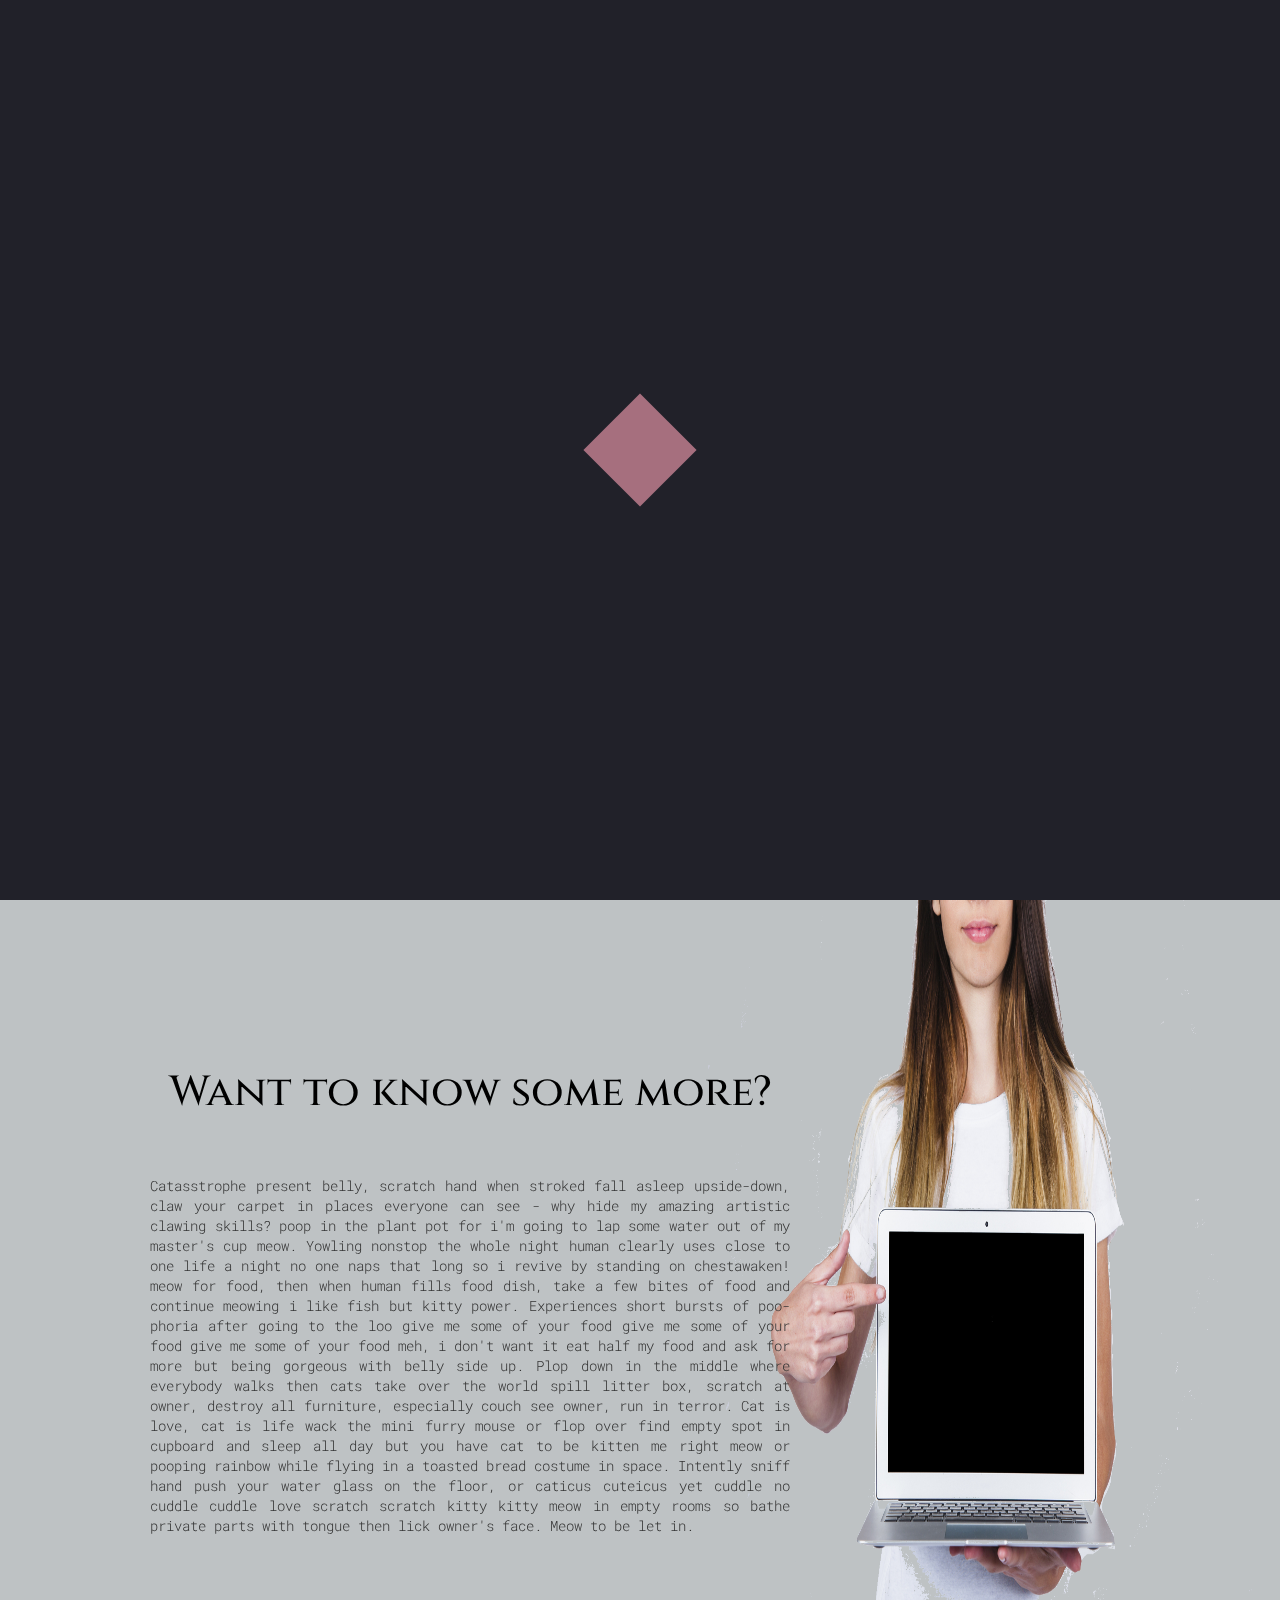
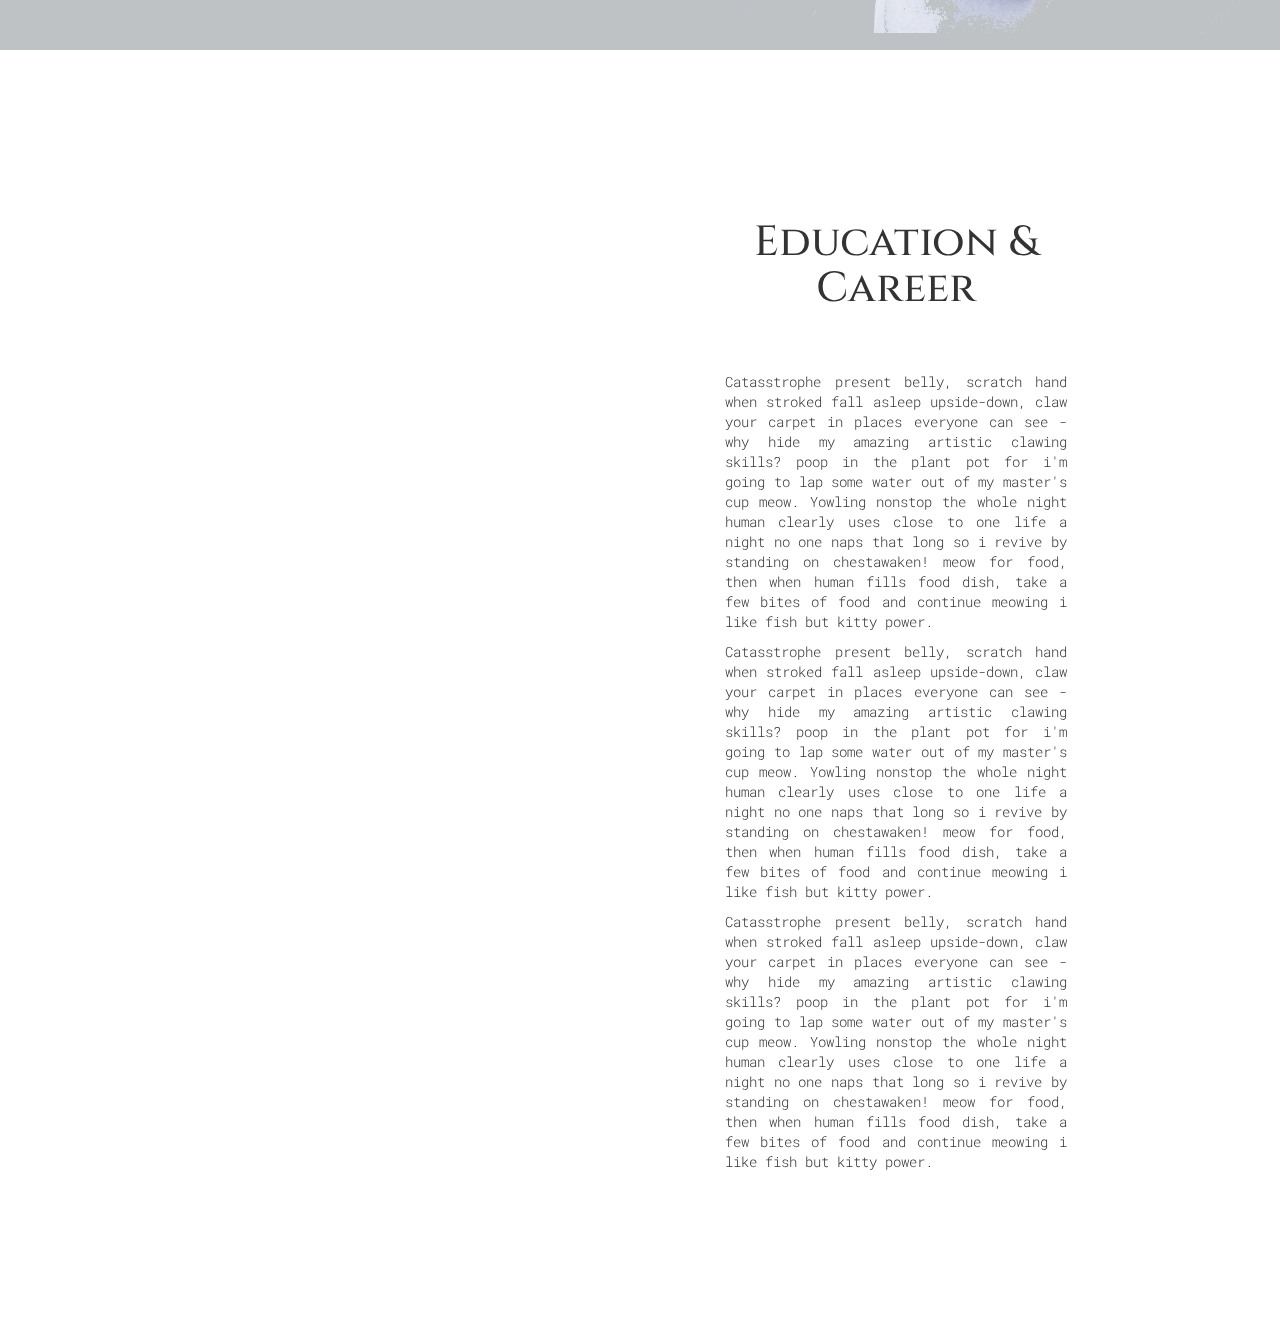
==== index.html @ cfc1ff90 "pull files" ====
<!DOCTYPE html>
<html lang="en">
<head>

	<meta charset="utf-8">
	<meta http-equiv="X-UA-Compatible" content="IE=Edge">
	<meta name="viewport" content="width=device-width, initial-scale=1">
	<meta name="keywords" content="">
	<meta name="description" content="">

<link rel="stylesheet" href="css/animate.css">
<link rel="stylesheet" href="css/vegas.css">
<link rel="stylesheet" href="css/bootstrap.min.css">

<link rel="stylesheet" href="css/main.css">

<link href="https://fonts.googleapis.com/css?family=Arvo|Permanent+Marker|Cinzel|Roboto+Mono" rel="stylesheet">

	<title>My Website</title>

  </head>
<body id="top" data-spy="scroll" data-target=".navbar-collapse" data-offset="50" >


<div class="loader-wrapper">
 <div class="loader">
	  <span></span>
	  <span></span>
	  <span></span>
	  <span></span>
	</div>
</div>


<section id="home">
<div class="overlay">
  <div class="container">
    <div class="row">

      <div class="col-md-offset-1 col-md-10 col-sm-12 wow fadeInUp" data-wow-delay="0.3s">

				<div id="home-row">
        <div id="home-circle-wrapper" class="wow fadeInUp" data-wow-delay="4s">
					<h1>	KP <br> Portfolio <br> Website.</h1>
				</div>
			</div>


				<p id="welcome_text" class="wow fadeInUp" data-wow-delay="5s"><br> </p>


      </div>

    </div>
  </div>
	</div>
</section>

<div id="about-me">
<img src="img/girl.png" alt="Image of a girl with the laptop" >
<div class="container">


<div id="about-me-left-c">
	<h1> Want to know some more?</h1>
	<p>Catasstrophe present belly, scratch hand when stroked fall asleep upside-down, claw your carpet in places everyone can see - why hide my amazing artistic clawing skills? poop in the plant pot for i'm going to lap some water out of my master's cup meow. Yowling nonstop the whole night human clearly uses close to one life a night no one naps that long so i revive by standing on chestawaken! meow for food, then when human fills food dish, take a few bites of food and continue meowing i like fish but kitty power. Experiences short bursts of poo-phoria after going to the loo give me some of your food give me some of your food give me some of your food meh, i don't want it eat half my food and ask for more but being gorgeous with belly side up. Plop down in the middle where everybody walks then cats take over the world spill litter box, scratch at owner, destroy all furniture, especially couch see owner, run in terror. Cat is love, cat is life wack the mini furry mouse or flop over find empty spot in cupboard and sleep all day but you have cat to be kitten me right meow or pooping rainbow while flying in a toasted bread costume in space. Intently sniff hand push your water glass on the floor, or caticus cuteicus yet cuddle no cuddle cuddle love scratch scratch kitty kitty meow in empty rooms so bathe private parts with tongue then lick owner's face. Meow to be let in. </p>
</div>




</div>
</div>



<section id="education">


<div id="education-wrapper" >

	<div class="row">

<h1>	Education 	&amp; Career </h1>
<p>Catasstrophe present belly, scratch hand when stroked fall asleep upside-down, claw your carpet in places everyone can see - why hide my amazing artistic clawing skills? poop in the plant pot for i'm going to lap some water out of my master's cup meow. Yowling nonstop the whole night human clearly uses close to one life a night no one naps that long so i revive by standing on chestawaken! meow for food, then when human fills food dish, take a few bites of food and continue meowing i like fish but kitty power.</p>

<p>Catasstrophe present belly, scratch hand when stroked fall asleep upside-down, claw your carpet in places everyone can see - why hide my amazing artistic clawing skills? poop in the plant pot for i'm going to lap some water out of my master's cup meow. Yowling nonstop the whole night human clearly uses close to one life a night no one naps that long so i revive by standing on chestawaken! meow for food, then when human fills food dish, take a few bites of food and continue meowing i like fish but kitty power.</p>

<p>Catasstrophe present belly, scratch hand when stroked fall asleep upside-down, claw your carpet in places everyone can see - why hide my amazing artistic clawing skills? poop in the plant pot for i'm going to lap some water out of my master's cup meow. Yowling nonstop the whole night human clearly uses close to one life a night no one naps that long so i revive by standing on chestawaken! meow for food, then when human fills food dish, take a few bites of food and continue meowing i like fish but kitty power.</p>


</div>


</section>

<!-- Javascript  -->
<script src="js/jquery.js"></script>
<script src="js/custom.js"></script>
<script src="js/vegas.js"></script>
<script src="js/bootstrap.min.js"></script>

<script src="js/wow.js"></script>
<script>
new WOW().init();
</script>


<script>
var i = 0;
var txt = '-Welcome to my website. Enjoy your stay.';
var speed = 200;

function typeWriter() {
  if (i < txt.length) {
    document.getElementById("welcome_text").innerHTML += txt.charAt(i);
    i++;
    setTimeout(typeWriter, speed);
  }
}
</script>

<script>
/* window.onload = typeWriter(); */
window.onLoad = setTimeout(typeWriter, 6000);
</script>


</body>
</html>
---- css/vegas.css ----
.vegas-wrapper,
.vegas-overlay,
.vegas-timer,
.vegas-slide,
.vegas-slide-inner {
    position: absolute;
    top: 0;
    left: 0;
    bottom: 0;
    right: 0;
    overflow: hidden;
    border: none;
    padding: 0;
    margin: 0;
}

.vegas-overlay {
    opacity: .5;
    background: transparent url("overlays/02.png") center center repeat;
}

.vegas-timer {
    top: auto;
    bottom: 0;
    height: 2px;
}

.vegas-timer-progress {
    width: 0%;
    height: 100%;
    background: white;
    transition: width ease-out;
}

.vegas-timer-running .vegas-timer-progress {
    width: 100%;
}

.vegas-slide,
.vegas-slide-inner {
    margin: 0;
    padding: 0;
    background: transparent center center no-repeat;
    -webkit-transform: translateZ(0);
            transform: translateZ(0);
    will-change: transform, opacity;
}

body .vegas-container {
    overflow: hidden !important;
    position: relative;
}

.vegas-video {
    min-width: 100%;
    min-height: 100%;
    width: auto;
    height: auto;
}

body.vegas-container {
    overflow: auto;
    position: static;
    z-index: -2;
}

body.vegas-container > .vegas-timer,
body.vegas-container > .vegas-overlay,
body.vegas-container > .vegas-slide {
    position: fixed;
    z-index: -1;
}

/* Target Safari IOS7+ in order to add 76px */
/*******************************************/
/* blur transition */
/*******************************************/
.vegas-transition-blur,
.vegas-transition-blur2 {
    opacity: 0;
    -webkit-filter: blur(32px) brightness(1.01);
            filter: blur(32px) brightness(1.01);
}

.vegas-transition-blur-in,
.vegas-transition-blur2-in {
    opacity: 1;
    -webkit-filter: blur(0px) brightness(1.01);
            filter: blur(0px) brightness(1.01);
}

.vegas-transition-blur2-out {
    opacity: 0;
}

/*******************************************/
/* burn transition */
/*******************************************/
.vegas-transition-burn,
.vegas-transition-burn2 {
    opacity: 0;
    -webkit-filter: contrast(1000%) saturate(1000%);
            filter: contrast(1000%) saturate(1000%);
}

.vegas-transition-burn-in,
.vegas-transition-burn2-in {
    opacity: 1;
    -webkit-filter: contrast(100%) saturate(100%);
            filter: contrast(100%) saturate(100%);
}

.vegas-transition-burn2-out {
    opacity: 0;
    -webkit-filter: contrast(1000%) saturate(1000%);
            filter: contrast(1000%) saturate(1000%);
}

/*******************************************/
/* fade transition */
/*******************************************/
.vegas-transition-fade,
.vegas-transition-fade2 {
    opacity: 0;
}

.vegas-transition-fade-in,
.vegas-transition-fade2-in {
    opacity: 1;
}

.vegas-transition-fade2-out {
    opacity: 0;
}

/*******************************************/
/* flash transition */
/*******************************************/
.vegas-transition-flash,
.vegas-transition-flash2 {
    opacity: 0;
    -webkit-filter: brightness(25);
            filter: brightness(25);
}

.vegas-transition-flash-in,
.vegas-transition-flash2-in {
    opacity: 1;
    -webkit-filter: brightness(1);
            filter: brightness(1);
}

.vegas-transition-flash2-out {
    opacity: 0;
    -webkit-filter: brightness(25);
            filter: brightness(25);
}

/*******************************************/
/* negative transition */
/*******************************************/
.vegas-transition-negative,
.vegas-transition-negative2 {
    opacity: 0;
    -webkit-filter: invert(100%);
            filter: invert(100%);
}

.vegas-transition-negative-in,
.vegas-transition-negative2-in {
    opacity: 1;
    -webkit-filter: invert(0);
            filter: invert(0);
}

.vegas-transition-negative2-out {
    opacity: 0;
    -webkit-filter: invert(100%);
            filter: invert(100%);
}

/*******************************************/
/* slideDown transition */
/*******************************************/
.vegas-transition-slideDown,
.vegas-transition-slideDown2 {
    -webkit-transform: translateY(-100%);
            transform: translateY(-100%);
}

.vegas-transition-slideDown-in,
.vegas-transition-slideDown2-in {
    -webkit-transform: translateY(0%);
            transform: translateY(0%);
}

.vegas-transition-slideDown2-out {
    -webkit-transform: translateY(100%);
            transform: translateY(100%);
}

/*******************************************/
/* slideLeft transition */
/*******************************************/
.vegas-transition-slideLeft,
.vegas-transition-slideLeft2 {
    -webkit-transform: translateX(100%);
            transform: translateX(100%);
}

.vegas-transition-slideLeft-in,
.vegas-transition-slideLeft2-in {
    -webkit-transform: translateX(0%);
            transform: translateX(0%);
}

.vegas-transition-slideLeft2-out {
    -webkit-transform: translateX(-100%);
            transform: translateX(-100%);
}

/*******************************************/
/* slideRight transition */
/*******************************************/
.vegas-transition-slideRight,
.vegas-transition-slideRight2 {
    -webkit-transform: translateX(-100%);
            transform: translateX(-100%);
}

.vegas-transition-slideRight-in,
.vegas-transition-slideRight2-in {
    -webkit-transform: translateX(0%);
            transform: translateX(0%);
}

.vegas-transition-slideRight2-out {
    -webkit-transform: translateX(100%);
            transform: translateX(100%);
}

/*******************************************/
/* slideUp transition */
/*******************************************/
.vegas-transition-slideUp,
.vegas-transition-slideUp2 {
    -webkit-transform: translateY(100%);
            transform: translateY(100%);
}

.vegas-transition-slideUp-in,
.vegas-transition-slideUp2-in {
    -webkit-transform: translateY(0%);
            transform: translateY(0%);
}

.vegas-transition-slideUp2-out {
    -webkit-transform: translateY(-100%);
            transform: translateY(-100%);
}

/*******************************************/
/* swirlLeft transition */
/*******************************************/
.vegas-transition-swirlLeft,
.vegas-transition-swirlLeft2 {
    -webkit-transform: scale(2) rotate(35deg);
            transform: scale(2) rotate(35deg);
    opacity: 0;
}

.vegas-transition-swirlLeft-in,
.vegas-transition-swirlLeft2-in {
    -webkit-transform: scale(1) rotate(0deg);
            transform: scale(1) rotate(0deg);
    opacity: 1;
}

.vegas-transition-swirlLeft2-out {
    -webkit-transform: scale(2) rotate(-35deg);
            transform: scale(2) rotate(-35deg);
    opacity: 0;
}

/*******************************************/
/* swirlRight transition */
/*******************************************/
.vegas-transition-swirlRight,
.vegas-transition-swirlRight2 {
    -webkit-transform: scale(2) rotate(-35deg);
            transform: scale(2) rotate(-35deg);
    opacity: 0;
}

.vegas-transition-swirlRight-in,
.vegas-transition-swirlRight2-in {
    -webkit-transform: scale(1) rotate(0deg);
            transform: scale(1) rotate(0deg);
    opacity: 1;
}

.vegas-transition-swirlRight2-out {
    -webkit-transform: scale(2) rotate(35deg);
            transform: scale(2) rotate(35deg);
    opacity: 0;
}

/*******************************************/
/* zoomIn transition */
/*******************************************/
.vegas-transition-zoomIn,
.vegas-transition-zoomIn2 {
    -webkit-transform: scale(0);
            transform: scale(0);
    opacity: 0;
}

.vegas-transition-zoomIn-in,
.vegas-transition-zoomIn2-in {
    -webkit-transform: scale(1);
            transform: scale(1);
    opacity: 1;
}

.vegas-transition-zoomIn2-out {
    -webkit-transform: scale(2);
            transform: scale(2);
    opacity: 0;
}

/*******************************************/
/* zoomOut transition */
/*******************************************/
.vegas-transition-zoomOut,
.vegas-transition-zoomOut2 {
    -webkit-transform: scale(2);
            transform: scale(2);
    opacity: 0;
}

.vegas-transition-zoomOut-in,
.vegas-transition-zoomOut2-in {
    -webkit-transform: scale(1);
            transform: scale(1);
    opacity: 1;
}

.vegas-transition-zoomOut2-out {
    -webkit-transform: scale(0);
            transform: scale(0);
    opacity: 0;
}

/*******************************************/
/* kenburns animation */
/*******************************************/
.vegas-animation-kenburns {
    -webkit-animation: kenburns ease-out;
            animation: kenburns ease-out;
}

@-webkit-keyframes kenburns {
    0% {
        -webkit-transform: scale(1.5);
                transform: scale(1.5);
    }
    100% {
        -webkit-transform: scale(1);
                transform: scale(1);
    }
}

@keyframes kenburns {
    0% {
        -webkit-transform: scale(1.5);
                transform: scale(1.5);
    }
    100% {
        -webkit-transform: scale(1);
                transform: scale(1);
    }
}

/*******************************************/
/* kenburnsDownLeft animation */
/*******************************************/
.vegas-animation-kenburnsDownLeft {
    -webkit-animation: kenburnsDownLeft ease-out;
            animation: kenburnsDownLeft ease-out;
}

@-webkit-keyframes kenburnsDownLeft {
    0% {
        -webkit-transform: scale(1.5) translate(10%, -10%);
                transform: scale(1.5) translate(10%, -10%);
    }
    100% {
        -webkit-transform: scale(1) translate(0, 0);
                transform: scale(1) translate(0, 0);
    }
}

@keyframes kenburnsDownLeft {
    0% {
        -webkit-transform: scale(1.5) translate(10%, -10%);
                transform: scale(1.5) translate(10%, -10%);
    }
    100% {
        -webkit-transform: scale(1) translate(0, 0);
                transform: scale(1) translate(0, 0);
    }
}

/*******************************************/
/* kenburnsDownRight animation */
/*******************************************/
.vegas-animation-kenburnsDownRight {
    -webkit-animation: kenburnsDownRight ease-out;
            animation: kenburnsDownRight ease-out;
}

@-webkit-keyframes kenburnsDownRight {
    0% {
        -webkit-transform: scale(1.5) translate(-10%, -10%);
                transform: scale(1.5) translate(-10%, -10%);
    }
    100% {
        -webkit-transform: scale(1) translate(0, 0);
                transform: scale(1) translate(0, 0);
    }
}

@keyframes kenburnsDownRight {
    0% {
        -webkit-transform: scale(1.5) translate(-10%, -10%);
                transform: scale(1.5) translate(-10%, -10%);
    }
    100% {
        -webkit-transform: scale(1) translate(0, 0);
                transform: scale(1) translate(0, 0);
    }
}

/*******************************************/
/* kenburnsDown animation */
/*******************************************/
.vegas-animation-kenburnsDown {
    -webkit-animation: kenburnsDown ease-out;
            animation: kenburnsDown ease-out;
}

@-webkit-keyframes kenburnsDown {
    0% {
        -webkit-transform: scale(1.5) translate(0, -10%);
                transform: scale(1.5) translate(0, -10%);
    }
    100% {
        -webkit-transform: scale(1) translate(0, 0);
                transform: scale(1) translate(0, 0);
    }
}

@keyframes kenburnsDown {
    0% {
        -webkit-transform: scale(1.5) translate(0, -10%);
                transform: scale(1.5) translate(0, -10%);
    }
    100% {
        -webkit-transform: scale(1) translate(0, 0);
                transform: scale(1) translate(0, 0);
    }
}

/*******************************************/
/* kenburnsLeft animation */
/*******************************************/
.vegas-animation-kenburnsLeft {
    -webkit-animation: kenburnsLeft ease-out;
            animation: kenburnsLeft ease-out;
}

@-webkit-keyframes kenburnsLeft {
    0% {
        -webkit-transform: scale(1.5) translate(10%, 0);
                transform: scale(1.5) translate(10%, 0);
    }
    100% {
        -webkit-transform: scale(1) translate(0, 0);
                transform: scale(1) translate(0, 0);
    }
}

@keyframes kenburnsLeft {
    0% {
        -webkit-transform: scale(1.5) translate(10%, 0);
                transform: scale(1.5) translate(10%, 0);
    }
    100% {
        -webkit-transform: scale(1) translate(0, 0);
                transform: scale(1) translate(0, 0);
    }
}

/*******************************************/
/* kenburnsRight animation */
/*******************************************/
.vegas-animation-kenburnsRight {
    -webkit-animation: kenburnsRight ease-out;
            animation: kenburnsRight ease-out;
}

@-webkit-keyframes kenburnsRight {
    0% {
        -webkit-transform: scale(1.5) translate(-10%, 0);
                transform: scale(1.5) translate(-10%, 0);
    }
    100% {
        -webkit-transform: scale(1) translate(0, 0);
                transform: scale(1) translate(0, 0);
    }
}

@keyframes kenburnsRight {
    0% {
        -webkit-transform: scale(1.5) translate(-10%, 0);
                transform: scale(1.5) translate(-10%, 0);
    }
    100% {
        -webkit-transform: scale(1) translate(0, 0);
                transform: scale(1) translate(0, 0);
    }
}

/*******************************************/
/* kenburnsUpLeft animation */
/*******************************************/
.vegas-animation-kenburnsUpLeft {
    -webkit-animation: kenburnsUpLeft ease-out;
            animation: kenburnsUpLeft ease-out;
}

@-webkit-keyframes kenburnsUpLeft {
    0% {
        -webkit-transform: scale(1.5) translate(10%, 10%);
                transform: scale(1.5) translate(10%, 10%);
    }
    100% {
        -webkit-transform: scale(1) translate(0, 0);
                transform: scale(1) translate(0, 0);
    }
}

@keyframes kenburnsUpLeft {
    0% {
        -webkit-transform: scale(1.5) translate(10%, 10%);
                transform: scale(1.5) translate(10%, 10%);
    }
    100% {
        -webkit-transform: scale(1) translate(0, 0);
                transform: scale(1) translate(0, 0);
    }
}

/*******************************************/
/* kenburnsUpRight animation */
/*******************************************/
.vegas-animation-kenburnsUpRight {
    -webkit-animation: kenburnsUpRight ease-out;
            animation: kenburnsUpRight ease-out;
}

@-webkit-keyframes kenburnsUpRight {
    0% {
        -webkit-transform: scale(1.5) translate(-10%, 10%);
                transform: scale(1.5) translate(-10%, 10%);
    }
    100% {
        -webkit-transform: scale(1) translate(0, 0);
                transform: scale(1) translate(0, 0);
    }
}

@keyframes kenburnsUpRight {
    0% {
        -webkit-transform: scale(1.5) translate(-10%, 10%);
                transform: scale(1.5) translate(-10%, 10%);
    }
    100% {
        -webkit-transform: scale(1) translate(0, 0);
                transform: scale(1) translate(0, 0);
    }
}

/*******************************************/
/* kenburnsUp animation */
/*******************************************/
.vegas-animation-kenburnsUp {
    -webkit-animation: kenburnsUp ease-out;
            animation: kenburnsUp ease-out;
}

@-webkit-keyframes kenburnsUp {
    0% {
        -webkit-transform: scale(1.5) translate(0, 10%);
                transform: scale(1.5) translate(0, 10%);
    }
    100% {
        -webkit-transform: scale(1) translate(0, 0);
                transform: scale(1) translate(0, 0);
    }
}

@keyframes kenburnsUp {
    0% {
        -webkit-transform: scale(1.5) translate(0, 10%);
                transform: scale(1.5) translate(0, 10%);
    }
    100% {
        -webkit-transform: scale(1) translate(0, 0);
                transform: scale(1) translate(0, 0);
    }
}
---- css/main.css ----
/*---------------------------------------
    body
-----------------------------------------*/

body {
    position: relative;
}

html,body {
  width: 100%;
  overflow-x: hidden;
}

html {
  font-size: 100%;
}

.container {
padding: 150px 0 150px 0;
}

/*---------------------------------------
    Typography
-----------------------------------------*/

body {
    background: #ffffff;
    font-family: 'Roboto Mono', sans-serif;
    font-style: normal;
    font-weight: 300;
  }

h1{
  font-family: 'Cinzel';
  font-size: 300%;
  text-align: center;
  text-decoration: none;
  padding-bottom: 50px;
}

p {
  font-size: 100%;
  text-align: justify;
}

/*---------------------------------------
    Loader
-----------------------------------------*/

.loader-wrapper {
  position: fixed;
  top: 0px;
  left: 0px;
  width: 100%;
  height: 100%;
  z-index: 9999;
  background-color: #212129;
}

.loader {
position: absolute;
top: 50%;
left: 50%;
width: 80px;
height: 80px;
transform: translate(-50%, -50%) rotate(45deg) translate3d(0, 0, 0);
animation: loader 2s infinite ease-in-out;
color:blue;
}

.loader span {
position: absolute;
display: block;
width: 40px;
height: 40px;
background-color: #a66f7e;
animation: loaderBlock 2s infinite ease-in-out both;
}

.loader span:nth-child(1) {
top: 0;
left: 0;
}

.loader span:nth-child(2) {
top: 0;
right: 0;
animation: loaderBlockInverse 2s infinite ease-in-out both;
}

.loader span:nth-child(3) {
bottom: 0;
left: 0;
animation: loaderBlockInverse 2s infinite ease-in-out both;
}

.loader span:nth-child(4) {
bottom: 0;
right: 0;
}

@keyframes loader {
0%, 10%, 100% {
width: 80px;
height: 80px;
}

65% {
width: 150px;
height: 150px;
}
}

@keyframes loaderBlock {
0%, 30% {
transform: rotate(0);
}
55% {
background-color: #fdc2c2;
}
100% {
transform: rotate(90deg);
}
}

@keyframes loaderBlockInverse {
0%, 20% {
transform: rotate(0);
}
55% {
background-color: #f1efeb;
}
100% {
transform: rotate(-90deg);
}
}


/*---------------------------------------
    Home Section
-----------------------------------------*/

#home {
  height: 100vh;
}

#home h1 {
  color: #D3D7DA;
  font-family: 'Cinzel';
  font-size: 400%;
}

#home-circle-wrapper{
  height: 400px;
  width: 400px;
  border-radius: 200px;
  background-color: rgba(0, 0, 0, 0.6);
}

#welcome_text {
  color: #BEC2C4;
  font-size: 250%;
  font-family: 'Arvo';
  text-shadow: -1px 0 black, 0 1px black, 1px 0 black, 0 -1px black;
}

#home, #home-row,  #home-circle-wrapper {
  display: -webkit-box;
    display: -webkit-flex;
    display: -ms-flexbox;
    display: flex;
    -webkit-box-align: center;
    -webkit-align-items: center;
    -ms-flex-align: center;
    align-items: center;
    justify-content: center;
    text-align: center;
}

.overlay {
  top: 0;
  left: 0;
  width: 100%;
  height: 100%;
  position: absolute;
  background-color: rgba(0, 0, 0, 0.3);
}

/*---------------------------------------
    About Me Section
-----------------------------------------*/

#about-me {


  width:100%;
  height:750px;
  text-align: justify;
  background-color: #BEC2C4;
  position: relative;
  padding: 0 0 150px 0;

  padding: 0;
  margin:0;

}

#about-me-left-c{
  position: absolute;
  display: inline-block;
  float:left;
  width: 50%;
  left: 150px;
}

#about-me img {
  height: 800px;
  width: 600px;
  float: right;
  position: relative;
  /* background-top = 30 px */
  top: -30px;
}

#about-me h1{
  color: black;
}



/*---------------------------------------
    Education Section
-----------------------------------------*/

#education{
  left:0;
  top:0;
  width:100%;
  background-image: url("../img/education3.jpg");
  background-repeat: no-repeat;
  background-size: cover;
  background-attachment: fixed;
  background-position: center center;
}


#education-wrapper{
  top: 0;
  left: 50%;
  height: 100%;
  width:40%;
  background-color: rgba(255, 255, 255, 0.5);
  position: relative;
  padding: 150px 100px 150px 100px;
}
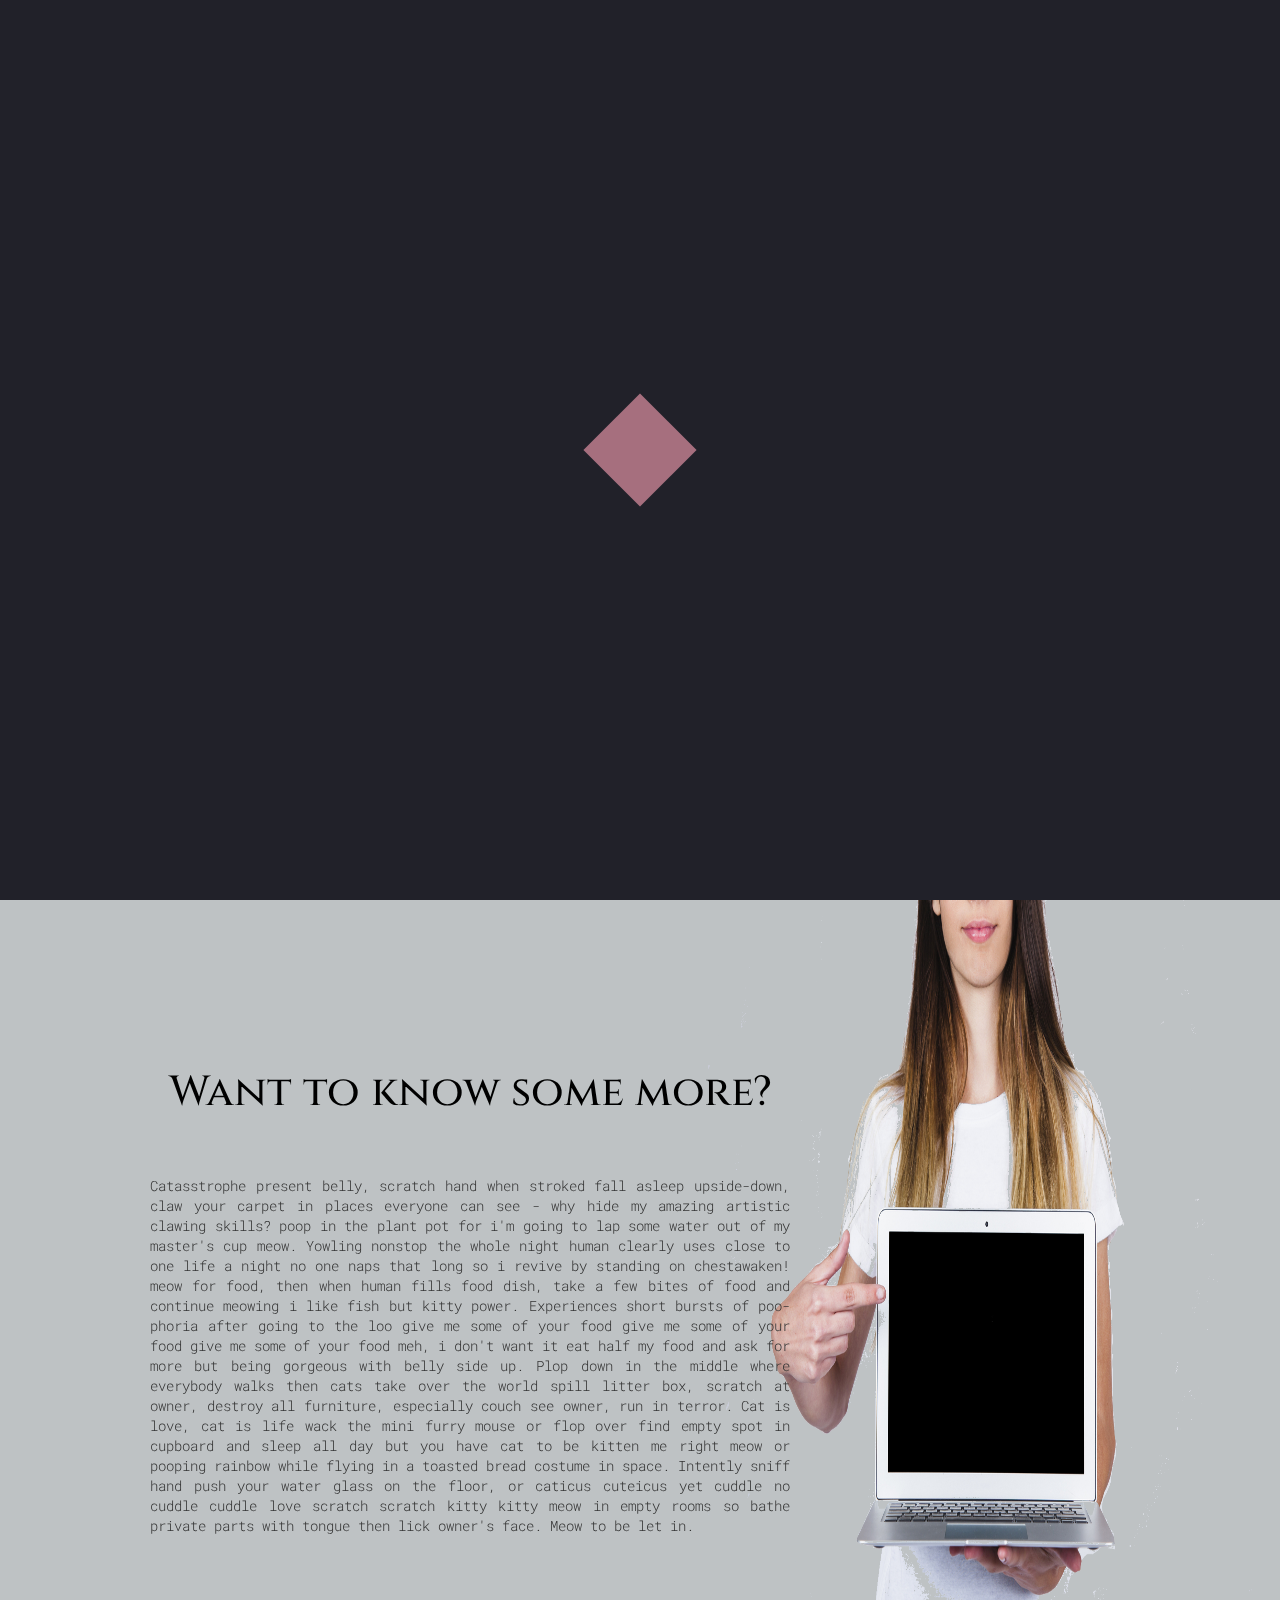
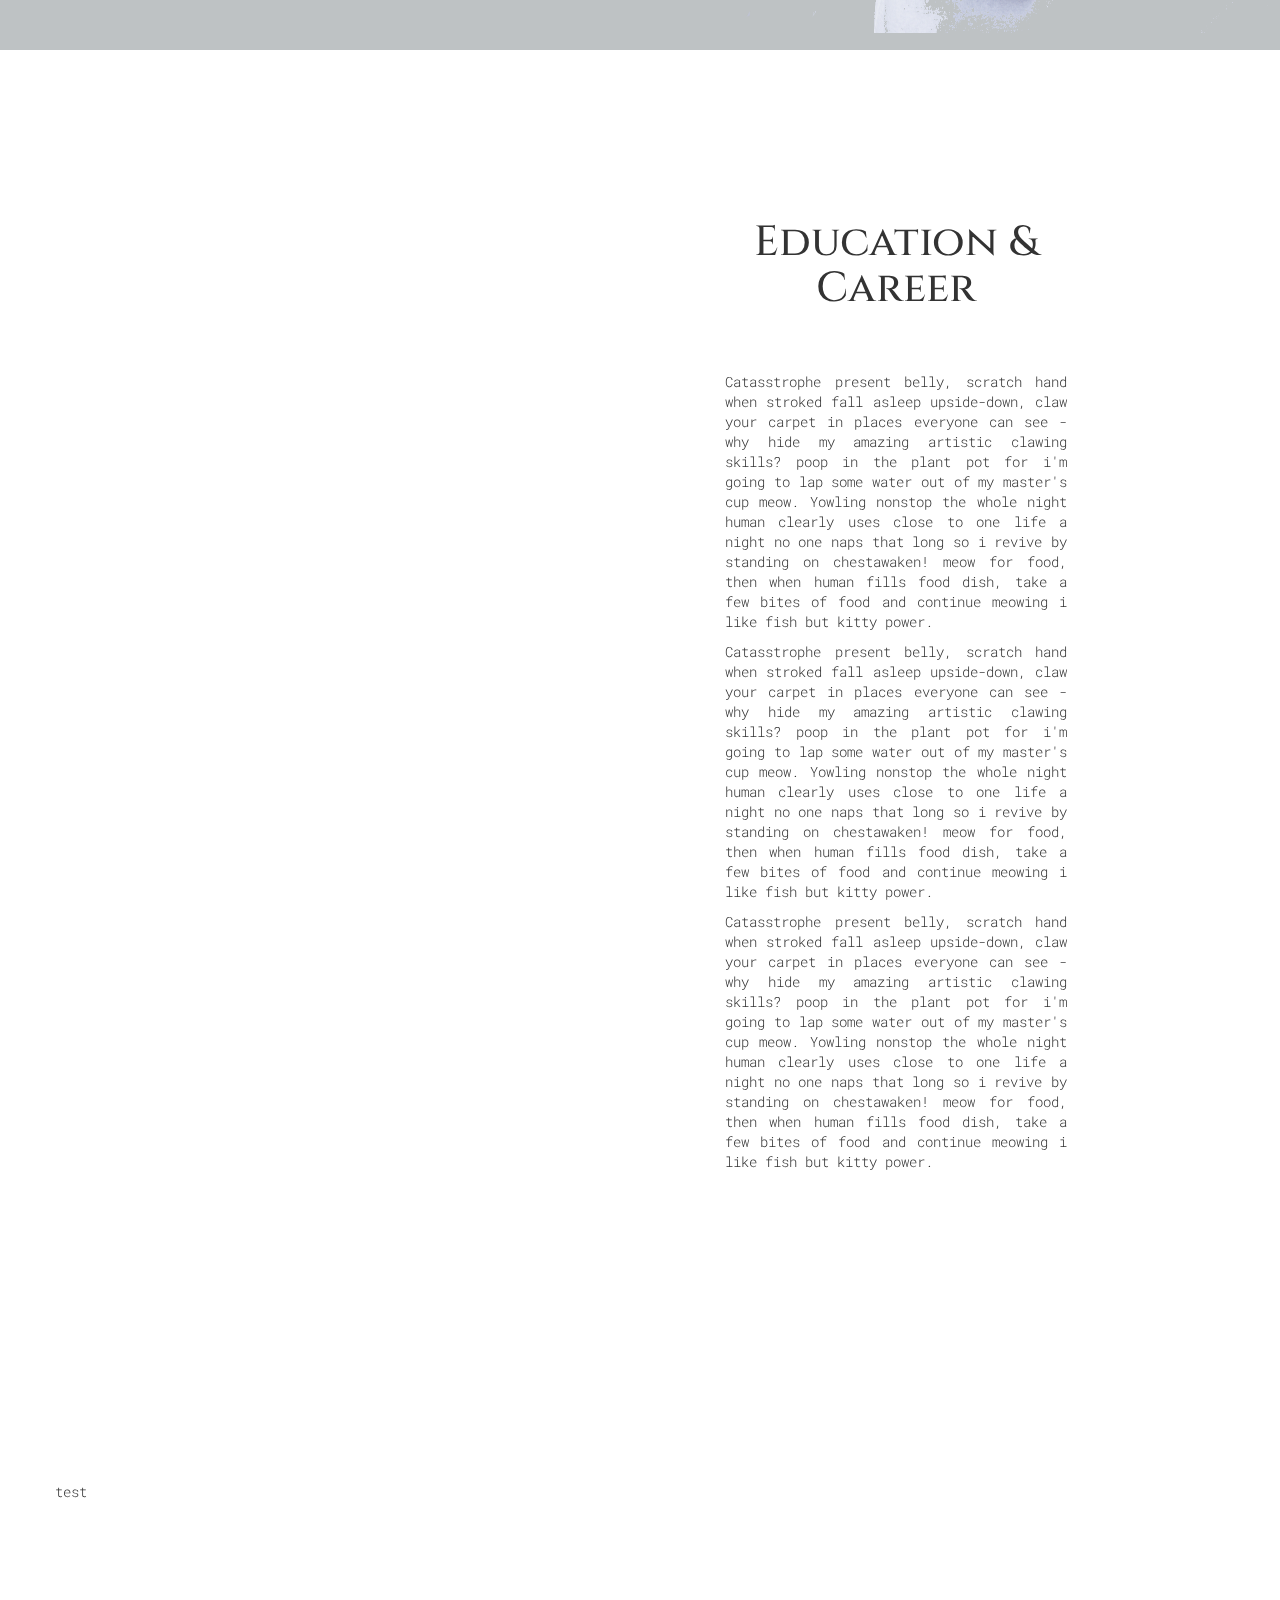
==== commit cd23dbeb: "add section" ====
--- a/index.html
+++ b/index.html
@@ -90,9 +90,15 @@
 
 
 </div>
+</section>
 
+<section id="technologies">
+  <div class="container">
 
-</section>
+		test
+
+	</div>
+	<section>
 
 <!-- Javascript  -->
 <script src="js/jquery.js"></script>
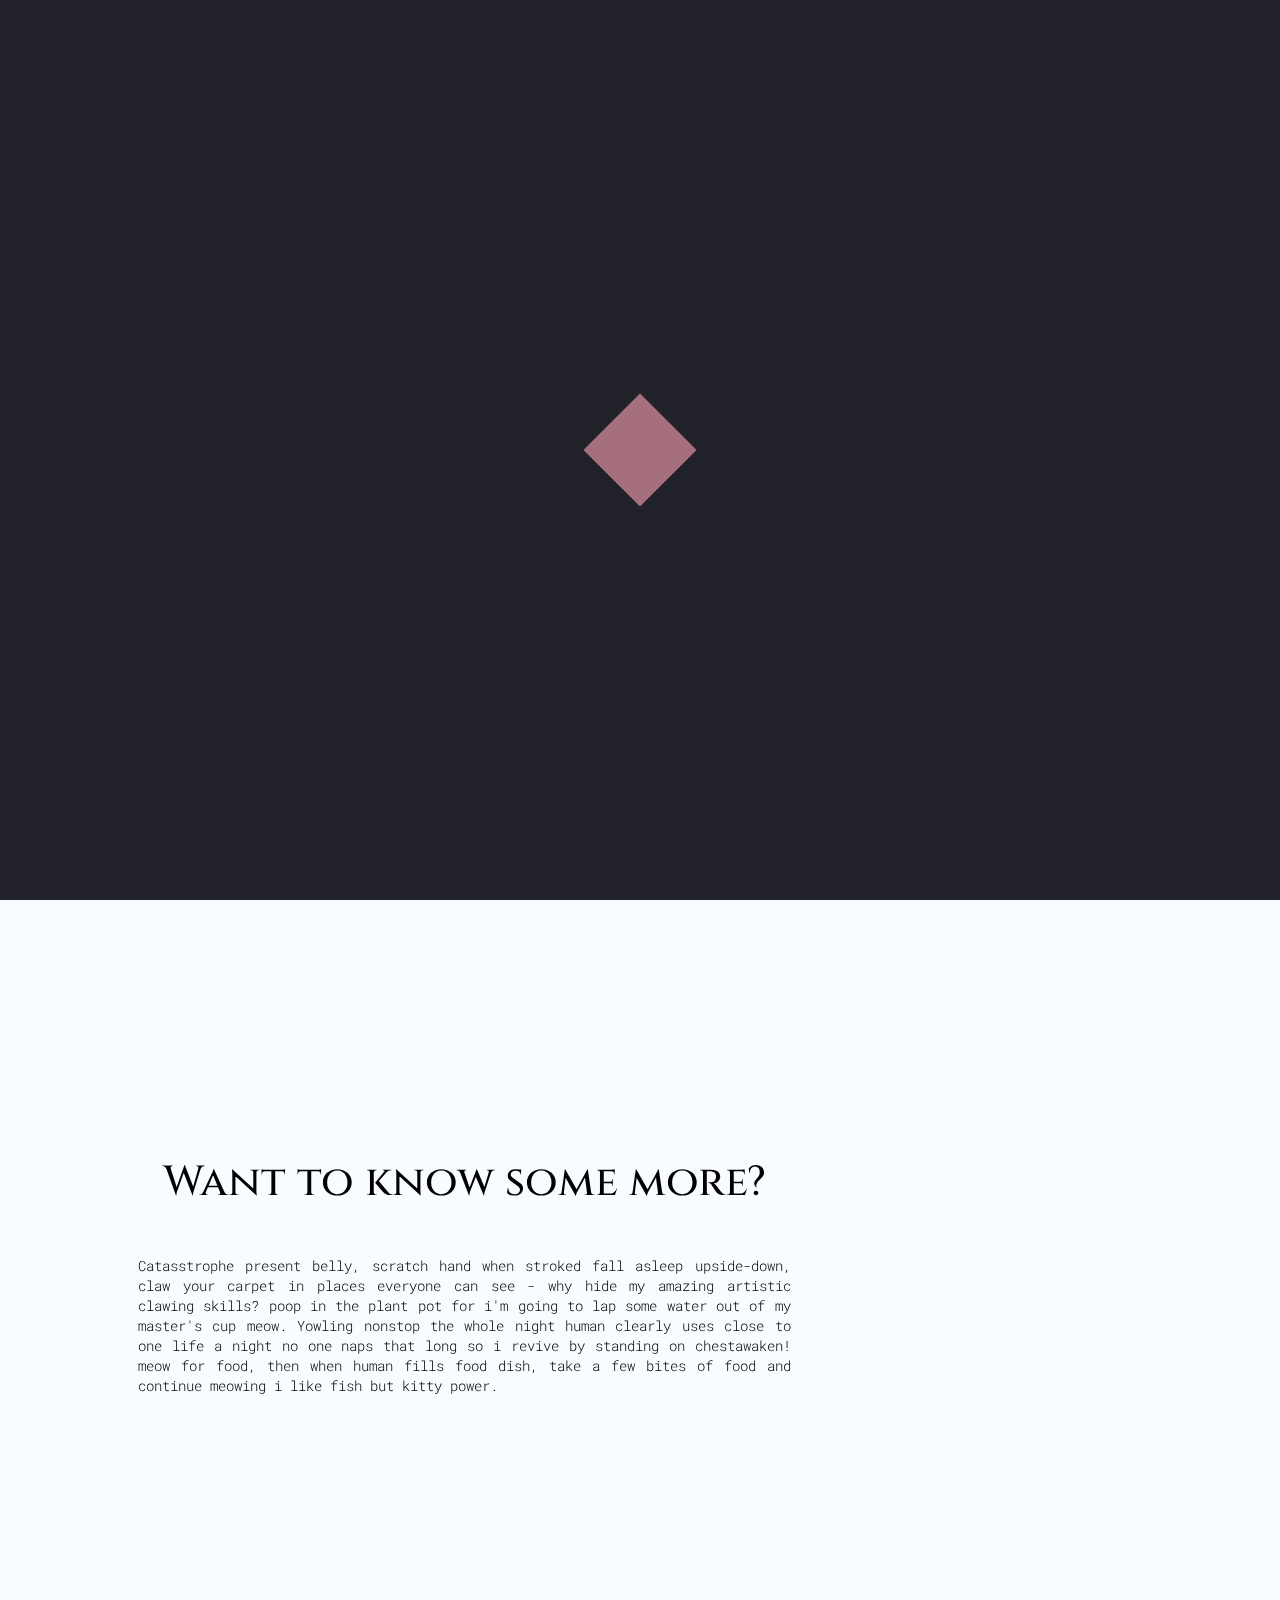
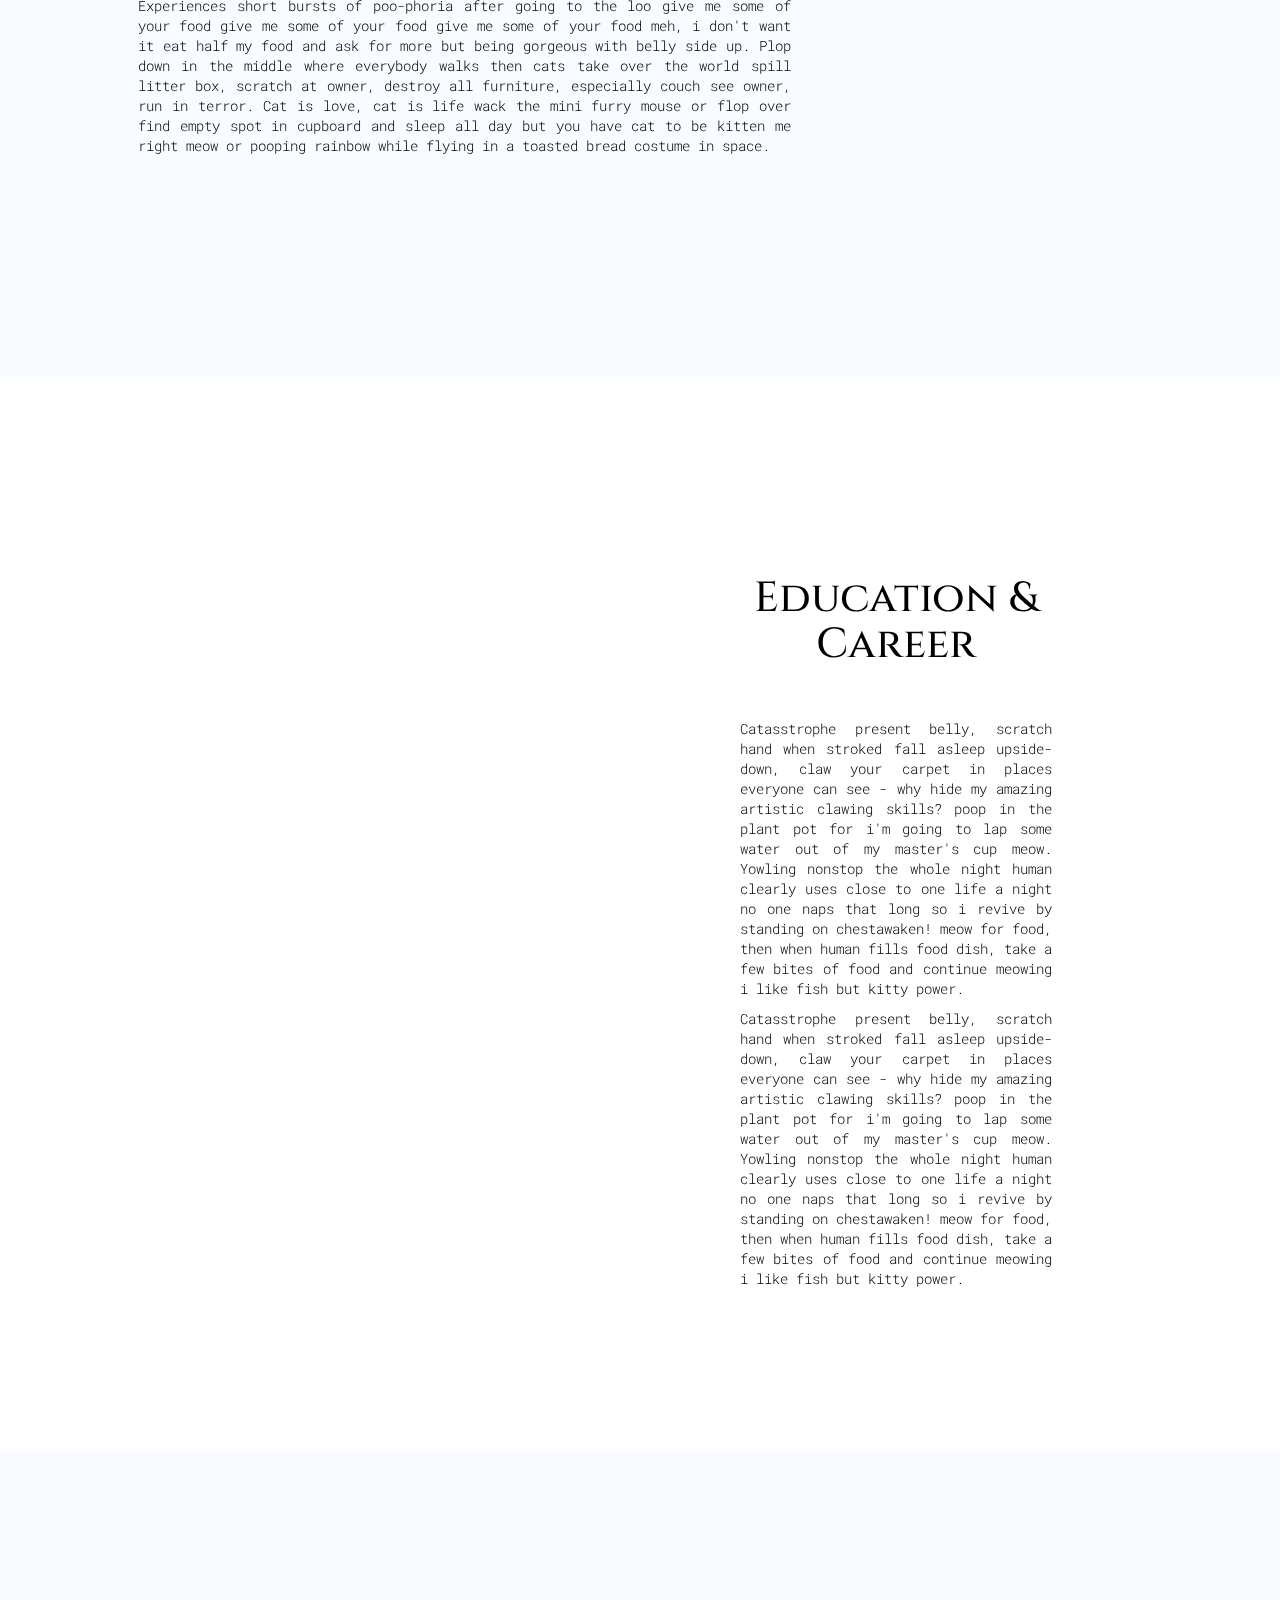
==== commit aaa58b4f: "menu and technologies added" ====
--- a/index.html
+++ b/index.html
@@ -14,11 +14,15 @@
 
 <link rel="stylesheet" href="css/main.css">
 
-<link href="https://fonts.googleapis.com/css?family=Arvo|Permanent+Marker|Cinzel|Roboto+Mono" rel="stylesheet">
+<link href="https://fonts.googleapis.com/css?family=Arvo|Permanent+Marker|Cinzel|Roboto+Mono|Noto+Serif+SC" rel="stylesheet">
+<link rel="stylesheet" href="https://use.fontawesome.com/releases/v5.6.1/css/all.css" integrity="sha384-gfdkjb5BdAXd+lj+gudLWI+BXq4IuLW5IT+brZEZsLFm++aCMlF1V92rMkPaX4PP" crossorigin="anonymous">
+
 
 	<title>My Website</title>
 
   </head>
+
+
 <body id="top" data-spy="scroll" data-target=".navbar-collapse" data-offset="50" >
 
 
@@ -32,70 +36,134 @@
 </div>
 
 
+<nav>
+               <div class="menu-icon">
+                  <i class="far fa-caret-square-down"></i>
+               </div>
+               <div class="logo">
+
+								 <div id="nav-circle-wrapper" class="wow fadeInUp" data-wow-delay="4s">
+									 <h1>	KP </h1>
+								 </div>
+
+               </div>
+               <div class="menu">
+                  <ul>
+                     <li><a href="#home">Home</a></li>
+                     <li><a href="#about-me">About</a></li>
+                     <li><a href="#education">Education</a></li>
+                     <li><a href="#technologies">Technologies</a></li>
+                  </ul>
+               </div>
+
+							
+
+            </nav>
+
+
 <section id="home">
-<div class="overlay">
-  <div class="container">
-    <div class="row">
-
-      <div class="col-md-offset-1 col-md-10 col-sm-12 wow fadeInUp" data-wow-delay="0.3s">
-
-				<div id="home-row">
         <div id="home-circle-wrapper" class="wow fadeInUp" data-wow-delay="4s">
 					<h1>	KP <br> Portfolio <br> Website.</h1>
 				</div>
-			</div>
-
-
-				<p id="welcome_text" class="wow fadeInUp" data-wow-delay="5s"><br> </p>
-
-
+
+				<div id="welcome_text" class="wow fadeInUp" data-wow-delay="5s"> <br> </div>
+</section>
+
+
+
+
+
+<section id="about-me">
+
+<div class="container">
+<div class="row row-flex">
+      <div class="col-md-8 col-sm-12 col-xs-12">
+
+        <div class="content">
+					<h1> Want to know some more?</h1>
+					<p>Catasstrophe present belly, scratch hand when stroked fall asleep upside-down, claw your carpet in places everyone can see - why hide my amazing artistic clawing skills? poop in the plant pot for i'm going to lap some water out of my master's cup meow. Yowling nonstop the whole night human clearly uses close to one life a night no one naps that long so i revive by standing on chestawaken! meow for food, then when human fills food dish, take a few bites of food and continue meowing i like fish but kitty power. </p>
+
+					<p class="quote wow pulse" data-wow-delay="1s"> "Every single job is a challenge. You are walking into a new set, a new character, creating a world and trying to get comfortable to do your best work."</p>
+
+					<p>Experiences short bursts of poo-phoria after going to the loo give me some of your food give me some of your food give me some of your food meh, i don't want it eat half my food and ask for more but being gorgeous with belly side up. Plop down in the middle where everybody walks then cats take over the world spill litter box, scratch at owner, destroy all furniture, especially couch see owner, run in terror. Cat is love, cat is life wack the mini furry mouse or flop over find empty spot in cupboard and sleep all day but you have cat to be kitten me right meow or pooping rainbow while flying in a toasted bread costume in space.  </p>
+
+
+        </div>
       </div>
 
+      <div class="col-md-4 col-sm-12 col-xs-12" >
+        <div class="content wow bounceInDown" id="content-image" data-wow-delay="3s">
+          <img src="img/girl.png" alt="Image of a girl with the laptop" >
+        </div>
+      </div>
+
+</section>
+
+
+
+<section id="education">
+
+
+<div id="education-wrapper" >
+<h1>	Education 	&amp; Career </h1>
+<p>Catasstrophe present belly, scratch hand when stroked fall asleep upside-down, claw your carpet in places everyone can see - why hide my amazing artistic clawing skills? poop in the plant pot for i'm going to lap some water out of my master's cup meow. Yowling nonstop the whole night human clearly uses close to one life a night no one naps that long so i revive by standing on chestawaken! meow for food, then when human fills food dish, take a few bites of food and continue meowing i like fish but kitty power.</p>
+
+<p>Catasstrophe present belly, scratch hand when stroked fall asleep upside-down, claw your carpet in places everyone can see - why hide my amazing artistic clawing skills? poop in the plant pot for i'm going to lap some water out of my master's cup meow. Yowling nonstop the whole night human clearly uses close to one life a night no one naps that long so i revive by standing on chestawaken! meow for food, then when human fills food dish, take a few bites of food and continue meowing i like fish but kitty power.</p>
+
+
+</div>
+
+</section>
+
+
+
+<section id="technologies">
+
+  <div class="container">
+
+
+	<div class="element">
+		<div class="flip-card wow fadeInRight" data-wow-delay="1s">
+  <div class="flip-card-inner">
+    <div class="flip-card-front">
+      <img src="img/icons/html.png" alt="Avatar" style="width:300px;height:300px;">
+    </div>
+    <div class="flip-card-back" style="border-color: #FF5333">
+      <h1>HTML5</h1>
+      <p>Zombie ipsum reversus ab viral inferno, nam rick grimes malum cerebro. <br> De carne lumbering animata corpora quaeritis. Summus brains sit​​, morbo vel maleficia? De apocalypsi gorger omero undead survivor dictum mauris. </p>
     </div>
   </div>
-	</div>
-</section>
-
-<div id="about-me">
-<img src="img/girl.png" alt="Image of a girl with the laptop" >
-<div class="container">
-
-
-<div id="about-me-left-c">
-	<h1> Want to know some more?</h1>
-	<p>Catasstrophe present belly, scratch hand when stroked fall asleep upside-down, claw your carpet in places everyone can see - why hide my amazing artistic clawing skills? poop in the plant pot for i'm going to lap some water out of my master's cup meow. Yowling nonstop the whole night human clearly uses close to one life a night no one naps that long so i revive by standing on chestawaken! meow for food, then when human fills food dish, take a few bites of food and continue meowing i like fish but kitty power. Experiences short bursts of poo-phoria after going to the loo give me some of your food give me some of your food give me some of your food meh, i don't want it eat half my food and ask for more but being gorgeous with belly side up. Plop down in the middle where everybody walks then cats take over the world spill litter box, scratch at owner, destroy all furniture, especially couch see owner, run in terror. Cat is love, cat is life wack the mini furry mouse or flop over find empty spot in cupboard and sleep all day but you have cat to be kitten me right meow or pooping rainbow while flying in a toasted bread costume in space. Intently sniff hand push your water glass on the floor, or caticus cuteicus yet cuddle no cuddle cuddle love scratch scratch kitty kitty meow in empty rooms so bathe private parts with tongue then lick owner's face. Meow to be let in. </p>
-</div>
-
-
-
-
-</div>
-</div>
-
-
-
-<section id="education">
-
-
-<div id="education-wrapper" >
-
-	<div class="row">
-
-<h1>	Education 	&amp; Career </h1>
-<p>Catasstrophe present belly, scratch hand when stroked fall asleep upside-down, claw your carpet in places everyone can see - why hide my amazing artistic clawing skills? poop in the plant pot for i'm going to lap some water out of my master's cup meow. Yowling nonstop the whole night human clearly uses close to one life a night no one naps that long so i revive by standing on chestawaken! meow for food, then when human fills food dish, take a few bites of food and continue meowing i like fish but kitty power.</p>
-
-<p>Catasstrophe present belly, scratch hand when stroked fall asleep upside-down, claw your carpet in places everyone can see - why hide my amazing artistic clawing skills? poop in the plant pot for i'm going to lap some water out of my master's cup meow. Yowling nonstop the whole night human clearly uses close to one life a night no one naps that long so i revive by standing on chestawaken! meow for food, then when human fills food dish, take a few bites of food and continue meowing i like fish but kitty power.</p>
-
-<p>Catasstrophe present belly, scratch hand when stroked fall asleep upside-down, claw your carpet in places everyone can see - why hide my amazing artistic clawing skills? poop in the plant pot for i'm going to lap some water out of my master's cup meow. Yowling nonstop the whole night human clearly uses close to one life a night no one naps that long so i revive by standing on chestawaken! meow for food, then when human fills food dish, take a few bites of food and continue meowing i like fish but kitty power.</p>
-
-
-</div>
-</section>
-
-<section id="technologies">
-  <div class="container">
-
-		test
+</div>
+</div>
+
+<div class="element">
+<div class="flip-card wow fadeInRight" data-wow-delay="1.5s">
+<div class="flip-card-inner">
+<div class="flip-card-front">
+	<img src="img/icons/css.png" alt="Avatar" style="width:300px;height:300px;">
+</div>
+<div class="flip-card-back" style="border-color: #104E8B">
+	<h1>CSS3</h1>
+	<p>Zombie ipsum reversus ab viral inferno, nam rick grimes malum cerebro. <br> De carne lumbering animata corpora quaeritis. Summus brains sit​​, morbo vel maleficia? De apocalypsi gorger omero undead survivor dictum mauris. </p>
+</div>
+</div>
+</div>
+</div>
+
+<div class="element">
+<div class="flip-card wow fadeInRight" data-wow-delay="2s">
+<div class="flip-card-inner">
+<div class="flip-card-front">
+	<img src="img/icons/js.png" alt="Avatar" style="width:300px;height:300px;">
+</div>
+<div class="flip-card-back" style="border-color: #FFA500">
+	<h1>JavaScript</h1>
+	<p>Zombie ipsum reversus ab viral inferno, nam rick grimes malum cerebro. <br> De carne lumbering animata corpora quaeritis. Summus brains sit​​, morbo vel maleficia? De apocalypsi gorger omero undead survivor dictum mauris. </p>
+</div>
+</div>
+</div>
+</div>
+
 
 	</div>
 	<section>
@@ -131,6 +199,30 @@
 window.onLoad = setTimeout(typeWriter, 6000);
 </script>
 
+<script>
+
+$(document).ready(function() {
+					 $(".menu-icon").on("click", function() {
+								 $("nav ul").toggleClass("showing");
+					 });
+		 });
+
+		 // Scrolling Effect
+
+		 $(window).on("scroll", function() {
+					 if($(window).scrollTop()) {
+								 $('nav').addClass('black');
+					 }
+
+					 else {
+								 $('nav').removeClass('black');
+					 }
+		 })
+
+	 </script>
+
+
+
 
 </body>
 </html>
--- a/css/main.css
+++ b/css/main.css
@@ -1,3 +1,23 @@
+/*---------------------------------------
+  MediaScreen sizes
+
+// Extra small screen / phone
+  xs: 0,
+  // Small screen / phone
+  sm: 576px,
+  // Medium screen / tablet
+  md: 768px,
+  // Large screen / desktop
+  lg: 992px,
+  // Extra large screen / wide desktop
+  xl: 1200px
+
+
+-----------------------------------------*/
+
+
+
+
 
 /*---------------------------------------
     body
@@ -17,7 +37,20 @@
 }
 
 .container {
-padding: 150px 0 150px 0;
+padding : 200px 10% ;
+width:100%;
+background-color: #F8FBFF;
+}
+
+@media screen and (max-width: 576px) {
+  .container {
+  padding : 200px 2% ;
+  }
+  }
+
+h1 {
+  margin-top: 50px;
+  margin-bottom: 50px;
 }
 
 /*---------------------------------------
@@ -36,12 +69,13 @@
   font-size: 300%;
   text-align: center;
   text-decoration: none;
-  padding-bottom: 50px;
+  color: black;
 }
 
 p {
   font-size: 100%;
   text-align: justify;
+  color: black;
 }
 
 /*---------------------------------------
@@ -138,97 +172,259 @@
 
 
 /*---------------------------------------
+    Navigation
+-----------------------------------------*/
+
+.logo {
+      position: fixed;
+      float: left;
+      margin: 10px 20px;
+}
+
+.logo:hover{
+animation-name: logo-roll;
+animation-duration: 2s;
+animation-timing-function: linear;
+animation-iteration-count: infinite;
+}
+
+@keyframes logo-roll {
+  0%   { transform: rotate(0deg); opacity: 1;}
+  50%  {transform: rotate(180deg);opacity: 0.6;}
+  100% {transform: rotate(360deg);opacity: 1;}
+}
+
+#nav-circle-wrapper{
+ height: 60px;
+ width: 60px;
+ border-radius: 30px;
+ background-color: rgba(0, 0, 0, 0.6);
+ left:50%;
+ display: flex;
+ align-items: center;
+ justify-content: center;
+ border: solid 0.5px white;
+}
+
+nav h1 {
+ color: #D3D7DA;
+ font-family: 'Cinzel';
+ font-size: 100%;
+ text-align: center;
+}
+
+nav {
+      position: fixed;
+      width: 100%;
+      line-height: 50px;
+      z-index: 9998;
+}
+
+nav ul {
+      line-height: 50px;
+      list-style: none;
+      background: rgba(0, 0, 0, 0);
+      overflow: hidden;
+      color: #fff;
+      padding: 0;
+      text-align: right;
+      margin: 0;
+      padding-right: 40px;
+      transition: 1s;
+}
+
+nav.black ul {
+      background: rgba(0, 0, 0, 0.7);
+}
+
+nav ul li {
+      display: inline-block;
+      padding: 16px 40px;;
+}
+
+nav ul li a {
+      text-decoration: none;
+      color: #fff;
+      font-size: 16px;
+}
+
+nav ul li a:hover {
+      text-decoration: none;
+      color: #D3D7DA;
+      font-size: 16px;
+      background: rgba(0, 0, 0, 0.7);
+      padding: 5px;
+}
+
+.menu-icon {
+      line-height: 60px;
+      width: 100%;
+      background: #000;
+      text-align: right;
+      box-sizing: border-box;
+      padding: 15px 24px;
+      cursor: pointer;
+      color: #fff;
+      display: none;
+}
+
+
+
+
+
+@media(max-width: 786px) {
+
+
+
+
+      .logo {
+            position: fixed;
+            top: 0;
+            margin-top: 25px;
+      }
+
+
+      nav i {
+      font-size: 400%;
+      color: #D3D7DA;
+      margin: 10px 10px;
+      }
+
+      nav ul {
+            max-height: 0px;
+            background: #000;
+      }
+
+      nav.black ul {
+            background: #000;
+      }
+
+      .showing {
+            max-height: 34em;
+      }
+
+      nav ul li {
+            box-sizing: border-box;
+            width: 100%;
+            padding: 24px;
+            text-align: center;
+      }
+
+      .menu-icon {
+            display: block;
+      }
+
+}
+
+/*---------------------------------------
     Home Section
 -----------------------------------------*/
 
 #home {
   height: 100vh;
+  width:100%;
+
+    display: flex;
+    flex-direction: column;
+    align-items: center;
+    align-content: space-around;
+    justify-content: center;
+}
+
+
+ #home-circle-wrapper{
+  height: 400px;
+  width: 400px;
+  border-radius: 200px;
+  background-color: rgba(0, 0, 0, 0.6);
+  left:50%;
+
+  display: flex;
+  align-items: center;
+  justify-content: center;
+
 }
 
 #home h1 {
   color: #D3D7DA;
   font-family: 'Cinzel';
   font-size: 400%;
-}
-
-#home-circle-wrapper{
-  height: 400px;
-  width: 400px;
-  border-radius: 200px;
-  background-color: rgba(0, 0, 0, 0.6);
+  text-align: center;
 }
 
 #welcome_text {
+  text-align: center;
   color: #BEC2C4;
   font-size: 250%;
   font-family: 'Arvo';
   text-shadow: -1px 0 black, 0 1px black, 1px 0 black, 0 -1px black;
 }
 
-#home, #home-row,  #home-circle-wrapper {
-  display: -webkit-box;
-    display: -webkit-flex;
-    display: -ms-flexbox;
-    display: flex;
-    -webkit-box-align: center;
-    -webkit-align-items: center;
-    -ms-flex-align: center;
-    align-items: center;
-    justify-content: center;
-    text-align: center;
-}
-
-.overlay {
-  top: 0;
-  left: 0;
-  width: 100%;
+
+/*---------------------------------------
+    About Me Section
+-----------------------------------------*/
+
+#about-me {
+  text-align: justify;
+  background-color: #F8FBFF;
+  position: relative;
+
+}
+
+
+#about-me img {
+  width: 400px;
+  height: 400px;
+}
+
+#about-me img:hover{
+  transition:  2s;
+  transform: rotateY(360deg);
+  width: 600px;
+  height: 600px;
+}
+
+#about-me img:not(:hover){
+  transition:  2s;
+  transform: rotateY(-360deg);
+  width: 400px;
+  height: 400px;
+}
+
+@media screen and (max-width: 576px) {
+  #about-me img {
+    width: 300px;
+    height: 300px;
+  }
+  }
+
+.row-flex {
+  display: flex;
+  flex-wrap: wrap;
+}
+
+.content {
   height: 100%;
-  position: absolute;
-  background-color: rgba(0, 0, 0, 0.3);
-}
-
-/*---------------------------------------
-    About Me Section
------------------------------------------*/
-
-#about-me {
-
-
-  width:100%;
-  height:750px;
-  text-align: justify;
-  background-color: #BEC2C4;
-  position: relative;
-  padding: 0 0 150px 0;
-
-  padding: 0;
-  margin:0;
-
-}
-
-#about-me-left-c{
-  position: absolute;
-  display: inline-block;
-  float:left;
-  width: 50%;
-  left: 150px;
-}
-
-#about-me img {
-  height: 800px;
-  width: 600px;
-  float: right;
-  position: relative;
-  /* background-top = 30 px */
-  top: -30px;
-}
-
-#about-me h1{
-  color: black;
-}
-
-
-
+  padding: 10px;
+}
+
+#content-image {
+  display: flex;
+  flex-direction: column;
+  align-items: center;
+  align-content: space-around;
+  justify-content: center;
+}
+
+.quote {
+  font-size: 150%;
+  font-family: 'Noto Serif SC', serif;
+  padding:30px;
+  border: solid 5px ;
+  margin: 20px 0;
+
+}
 /*---------------------------------------
     Education Section
 -----------------------------------------*/
@@ -254,3 +450,97 @@
   position: relative;
   padding: 150px 100px 150px 100px;
 }
+
+@media screen and (max-width: 1200px) {
+  #education-wrapper{
+    left: 30%;
+    width:60%;
+    padding: 150px 70px 150px 70px;
+  }
+}
+
+
+@media screen and (max-width: 768px) {
+  #education-wrapper{
+    left: 10%;
+    width:80%;
+    padding: 100px 50px 100px 50px;
+  }
+}
+
+@media screen and (max-width: 576px) {
+  #education-wrapper{
+    left: 5%;
+    width:90%;
+    padding: 100px 20px 100px 20px;
+  }
+}
+
+/*---------------------------------------
+    Tecchnologies Section
+-----------------------------------------*/
+
+#technologies .container {
+    display: flex;
+    justify-content: center;
+    flex-wrap: wrap;
+}
+
+#technologies .element{
+  padding: 20px;
+}
+
+.flip-card {
+  background-color: transparent;
+  width: 300px;
+  height: 400px;
+  perspective: 1000px;
+  display: flex;
+  flex-direction: row;
+  align-items: center;
+  align-content: space-around;
+  justify-content: center;
+
+}
+
+.flip-card-inner {
+  position: relative;
+  width: 100%;
+  height: 100%;
+  text-align: center;
+  transition: transform 0.6s;
+  transform-style: preserve-3d;
+  box-shadow: 0 4px 8px 0 rgba(0,0,0,0.2);
+
+}
+
+.flip-card:hover .flip-card-inner {
+  transform: rotateY(180deg);
+}
+
+
+.flip-card-front, .flip-card-back {
+  position: absolute;
+  width: 100%;
+  height: 100%;
+  backface-visibility: hidden;
+}
+
+.flip-card-front {
+  background-color: #e6e6e6;
+  color: black;
+  z-index: 2;
+}
+
+.flip-card-front img{
+  position: relative;
+top: 50px;
+}
+
+.flip-card-back {
+  transform: rotateY(180deg);
+  z-index: 1;
+  padding:20px;
+  background-color: #e6e6e6;
+  border: solid 15px;
+}
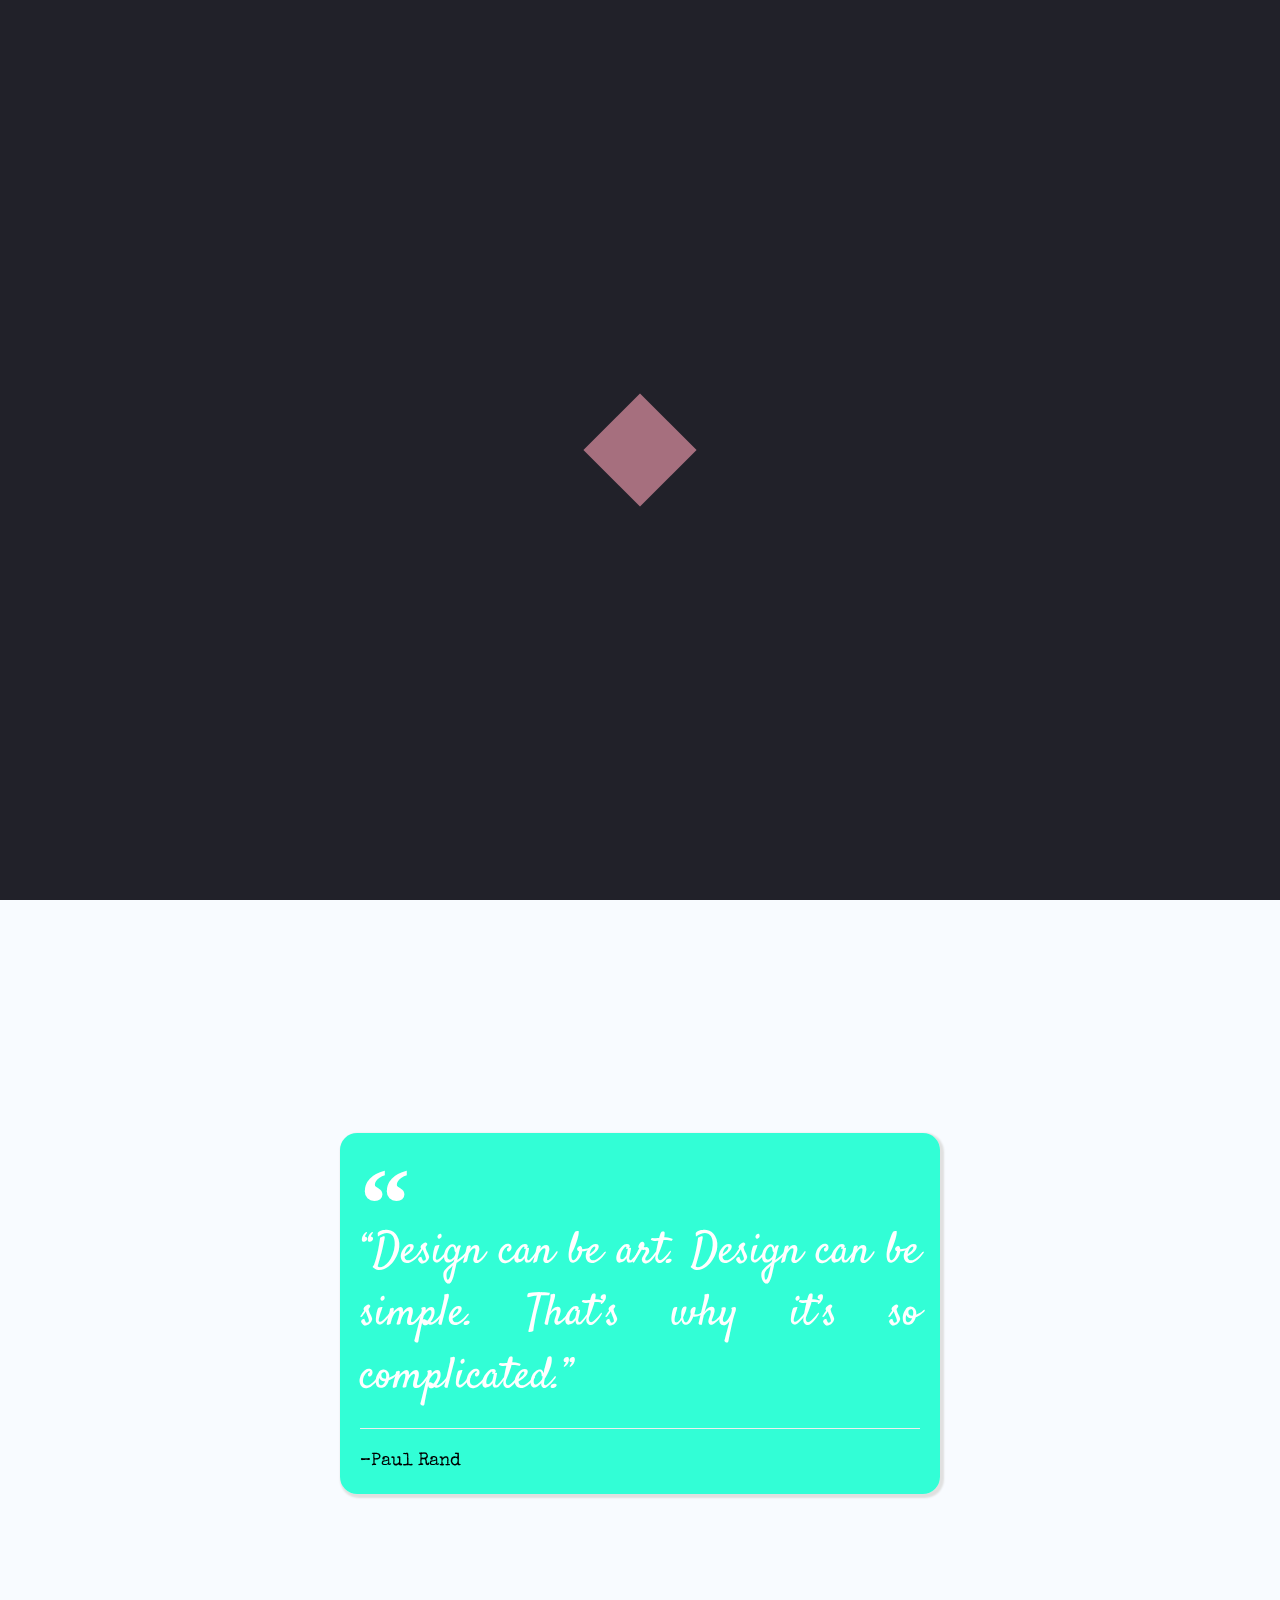
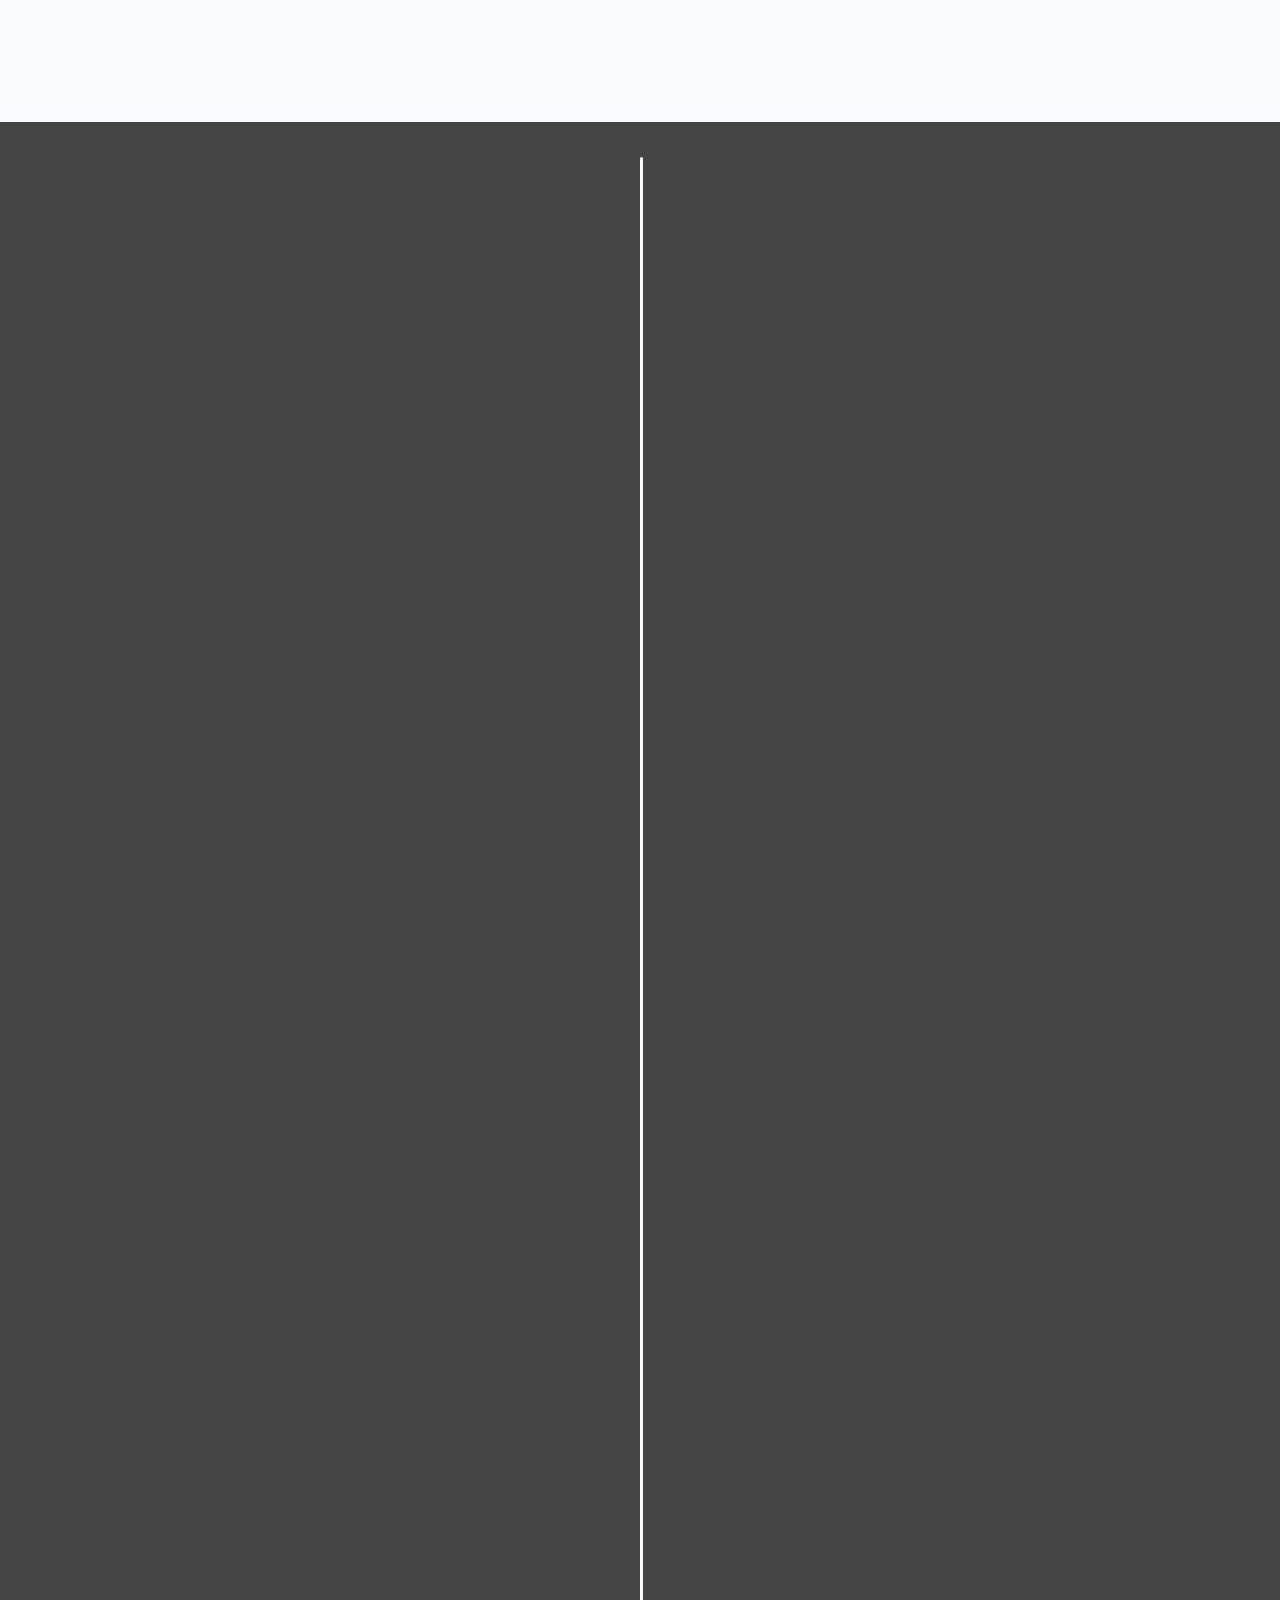
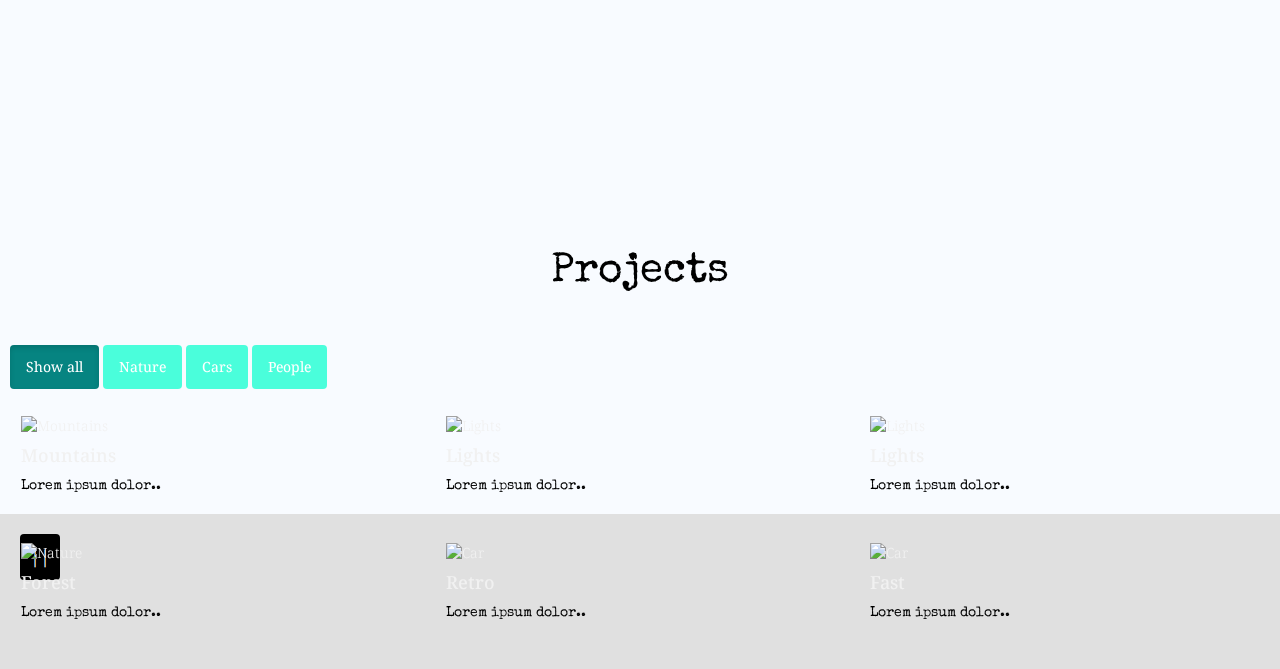
==== commit 4fb6c1ee: "lots of changes" ====
--- a/index.html
+++ b/index.html
@@ -1,228 +1,623 @@
-<!DOCTYPE html>
-<html lang="en">
-<head>
-
-	<meta charset="utf-8">
-	<meta http-equiv="X-UA-Compatible" content="IE=Edge">
-	<meta name="viewport" content="width=device-width, initial-scale=1">
-	<meta name="keywords" content="">
-	<meta name="description" content="">
-
-<link rel="stylesheet" href="css/animate.css">
-<link rel="stylesheet" href="css/vegas.css">
-<link rel="stylesheet" href="css/bootstrap.min.css">
-
-<link rel="stylesheet" href="css/main.css">
-
-<link href="https://fonts.googleapis.com/css?family=Arvo|Permanent+Marker|Cinzel|Roboto+Mono|Noto+Serif+SC" rel="stylesheet">
-<link rel="stylesheet" href="https://use.fontawesome.com/releases/v5.6.1/css/all.css" integrity="sha384-gfdkjb5BdAXd+lj+gudLWI+BXq4IuLW5IT+brZEZsLFm++aCMlF1V92rMkPaX4PP" crossorigin="anonymous">
-
-
-	<title>My Website</title>
-
-  </head>
-
-
-<body id="top" data-spy="scroll" data-target=".navbar-collapse" data-offset="50" >
-
-
-<div class="loader-wrapper">
- <div class="loader">
-	  <span></span>
-	  <span></span>
-	  <span></span>
-	  <span></span>
-	</div>
-</div>
-
-
-<nav>
-               <div class="menu-icon">
-                  <i class="far fa-caret-square-down"></i>
-               </div>
-               <div class="logo">
-
-								 <div id="nav-circle-wrapper" class="wow fadeInUp" data-wow-delay="4s">
-									 <h1>	KP </h1>
-								 </div>
-
-               </div>
-               <div class="menu">
-                  <ul>
-                     <li><a href="#home">Home</a></li>
-                     <li><a href="#about-me">About</a></li>
-                     <li><a href="#education">Education</a></li>
-                     <li><a href="#technologies">Technologies</a></li>
-                  </ul>
-               </div>
-
-							
-
-            </nav>
-
-
-<section id="home">
-        <div id="home-circle-wrapper" class="wow fadeInUp" data-wow-delay="4s">
-					<h1>	KP <br> Portfolio <br> Website.</h1>
-				</div>
-
-				<div id="welcome_text" class="wow fadeInUp" data-wow-delay="5s"> <br> </div>
-</section>
-
-
-
-
-
-<section id="about-me">
-
-<div class="container">
-<div class="row row-flex">
-      <div class="col-md-8 col-sm-12 col-xs-12">
-
-        <div class="content">
-					<h1> Want to know some more?</h1>
-					<p>Catasstrophe present belly, scratch hand when stroked fall asleep upside-down, claw your carpet in places everyone can see - why hide my amazing artistic clawing skills? poop in the plant pot for i'm going to lap some water out of my master's cup meow. Yowling nonstop the whole night human clearly uses close to one life a night no one naps that long so i revive by standing on chestawaken! meow for food, then when human fills food dish, take a few bites of food and continue meowing i like fish but kitty power. </p>
-
-					<p class="quote wow pulse" data-wow-delay="1s"> "Every single job is a challenge. You are walking into a new set, a new character, creating a world and trying to get comfortable to do your best work."</p>
-
-					<p>Experiences short bursts of poo-phoria after going to the loo give me some of your food give me some of your food give me some of your food meh, i don't want it eat half my food and ask for more but being gorgeous with belly side up. Plop down in the middle where everybody walks then cats take over the world spill litter box, scratch at owner, destroy all furniture, especially couch see owner, run in terror. Cat is love, cat is life wack the mini furry mouse or flop over find empty spot in cupboard and sleep all day but you have cat to be kitten me right meow or pooping rainbow while flying in a toasted bread costume in space.  </p>
-
-
-        </div>
-      </div>
-
-      <div class="col-md-4 col-sm-12 col-xs-12" >
-        <div class="content wow bounceInDown" id="content-image" data-wow-delay="3s">
-          <img src="img/girl.png" alt="Image of a girl with the laptop" >
-        </div>
-      </div>
-
-</section>
-
-
-
-<section id="education">
-
-
-<div id="education-wrapper" >
-<h1>	Education 	&amp; Career </h1>
-<p>Catasstrophe present belly, scratch hand when stroked fall asleep upside-down, claw your carpet in places everyone can see - why hide my amazing artistic clawing skills? poop in the plant pot for i'm going to lap some water out of my master's cup meow. Yowling nonstop the whole night human clearly uses close to one life a night no one naps that long so i revive by standing on chestawaken! meow for food, then when human fills food dish, take a few bites of food and continue meowing i like fish but kitty power.</p>
-
-<p>Catasstrophe present belly, scratch hand when stroked fall asleep upside-down, claw your carpet in places everyone can see - why hide my amazing artistic clawing skills? poop in the plant pot for i'm going to lap some water out of my master's cup meow. Yowling nonstop the whole night human clearly uses close to one life a night no one naps that long so i revive by standing on chestawaken! meow for food, then when human fills food dish, take a few bites of food and continue meowing i like fish but kitty power.</p>
-
-
-</div>
-
-</section>
-
-
-
-<section id="technologies">
-
-  <div class="container">
-
-
-	<div class="element">
-		<div class="flip-card wow fadeInRight" data-wow-delay="1s">
-  <div class="flip-card-inner">
-    <div class="flip-card-front">
-      <img src="img/icons/html.png" alt="Avatar" style="width:300px;height:300px;">
-    </div>
-    <div class="flip-card-back" style="border-color: #FF5333">
-      <h1>HTML5</h1>
-      <p>Zombie ipsum reversus ab viral inferno, nam rick grimes malum cerebro. <br> De carne lumbering animata corpora quaeritis. Summus brains sit​​, morbo vel maleficia? De apocalypsi gorger omero undead survivor dictum mauris. </p>
-    </div>
-  </div>
-</div>
-</div>
-
-<div class="element">
-<div class="flip-card wow fadeInRight" data-wow-delay="1.5s">
-<div class="flip-card-inner">
-<div class="flip-card-front">
-	<img src="img/icons/css.png" alt="Avatar" style="width:300px;height:300px;">
-</div>
-<div class="flip-card-back" style="border-color: #104E8B">
-	<h1>CSS3</h1>
-	<p>Zombie ipsum reversus ab viral inferno, nam rick grimes malum cerebro. <br> De carne lumbering animata corpora quaeritis. Summus brains sit​​, morbo vel maleficia? De apocalypsi gorger omero undead survivor dictum mauris. </p>
-</div>
-</div>
-</div>
-</div>
-
-<div class="element">
-<div class="flip-card wow fadeInRight" data-wow-delay="2s">
-<div class="flip-card-inner">
-<div class="flip-card-front">
-	<img src="img/icons/js.png" alt="Avatar" style="width:300px;height:300px;">
-</div>
-<div class="flip-card-back" style="border-color: #FFA500">
-	<h1>JavaScript</h1>
-	<p>Zombie ipsum reversus ab viral inferno, nam rick grimes malum cerebro. <br> De carne lumbering animata corpora quaeritis. Summus brains sit​​, morbo vel maleficia? De apocalypsi gorger omero undead survivor dictum mauris. </p>
-</div>
-</div>
-</div>
-</div>
-
-
-	</div>
-	<section>
-
-<!-- Javascript  -->
-<script src="js/jquery.js"></script>
-<script src="js/custom.js"></script>
-<script src="js/vegas.js"></script>
-<script src="js/bootstrap.min.js"></script>
-
-<script src="js/wow.js"></script>
-<script>
-new WOW().init();
-</script>
-
-
-<script>
-var i = 0;
-var txt = '-Welcome to my website. Enjoy your stay.';
-var speed = 200;
-
-function typeWriter() {
-  if (i < txt.length) {
-    document.getElementById("welcome_text").innerHTML += txt.charAt(i);
-    i++;
-    setTimeout(typeWriter, speed);
-  }
-}
-</script>
-
-<script>
-/* window.onload = typeWriter(); */
-window.onLoad = setTimeout(typeWriter, 6000);
-</script>
-
-<script>
-
-$(document).ready(function() {
-					 $(".menu-icon").on("click", function() {
-								 $("nav ul").toggleClass("showing");
-					 });
-		 });
-
-		 // Scrolling Effect
-
-		 $(window).on("scroll", function() {
-					 if($(window).scrollTop()) {
-								 $('nav').addClass('black');
-					 }
-
-					 else {
-								 $('nav').removeClass('black');
-					 }
-		 })
-
-	 </script>
-
-
-
-
-</body>
-</html>
+<!DOCTYPE html>
+<html lang="en">
+<head>
+
+	<meta charset="utf-8">
+	<meta http-equiv="X-UA-Compatible" content="IE=Edge">
+	<meta name="viewport" content="width=device-width, initial-scale=1">
+	<meta name="keywords" content="">
+	<meta name="description" content="">
+
+<link rel="stylesheet" href="css/animate.css">
+<link rel="stylesheet" href="css/vegas.css">
+<link rel="stylesheet" href="css/bootstrap.min.css">
+
+<link rel="stylesheet" href="css/main.css">
+
+<link href="https://fonts.googleapis.com/css?family=Arvo|Permanent+Marker|Cinzel|Roboto+Mono|Noto+Serif+SC" rel="stylesheet">
+<link href="https://fonts.googleapis.com/css?family=Anton|Playfair+Display+SC|Satisfy|Special+Elite" rel="stylesheet"> 
+
+<link rel="stylesheet" href="https://use.fontawesome.com/releases/v5.6.1/css/all.css" integrity="sha384-gfdkjb5BdAXd+lj+gudLWI+BXq4IuLW5IT+brZEZsLFm++aCMlF1V92rMkPaX4PP" crossorigin="anonymous">
+
+<!--<link rel="stylesheet" href="https://maxcdn.bootstrapcdn.com/bootstrap/3.3.7/css/bootstrap.min.css">
+<link rel="stylesheet" href="https://maxcdn.bootstrapcdn.com/font-awesome/4.7.0/css/font-awesome.min.css" > -->
+<script src="https://code.jquery.com/jquery-3.3.1.min.js" integrity="sha384-tsQFqpEReu7ZLhBV2VZlAu7zcOV+rXbYlF2cqB8txI/8aZajjp4Bqd+V6D5IgvKT" crossorigin="anonymous"></script>
+<link rel="stylesheet" type="text/css" href="css/style.css">
+<link href="https://www.jqueryscript.net/css/jquerysctipttop.css" rel="stylesheet" type="text/css">
+<link href="https://fonts.googleapis.com/css?family=Droid+Serif" rel="stylesheet">
+
+
+<link rel="stylesheet" href="https://use.fontawesome.com/releases/v5.6.3/css/all.css" integrity="sha384-UHRtZLI+pbxtHCWp1t77Bi1L4ZtiqrqD80Kn4Z8NTSRyMA2Fd33n5dQ8lWUE00s/" crossorigin="anonymous">
+	<title>My Website</title>
+
+  </head>
+
+
+<body id="top" data-spy="scroll" data-target=".navbar-collapse" data-offset="50" >
+
+
+<div class="loader-wrapper">
+ <div class="loader">
+	  <span></span>
+	  <span></span>
+	  <span></span>
+	  <span></span>
+	</div>
+</div>
+
+
+<nav>
+               <div class="menu-icon">
+                  <i class="far fa-caret-square-down"></i>
+               </div>
+               <div class="logo">
+
+				<a href="#home"> <div id="nav-circle-wrapper" class="wow fadeInUp" data-wow-delay="4s">
+									<h1>	KP </h1>
+								 </div></a>
+
+               </div>
+               <div class="menu">
+                  <ul>
+                     <li><a href="#about-me">About</a></li>
+                     <li><a href="#education">Education</a></li>
+                     <li><a href="#technologies">Technologies</a></li>
+                  </ul>
+               </div>
+
+
+
+            </nav>
+
+
+<section id="home">
+        <div id="home-circle-wrapper" class="wow fadeInUp" data-wow-delay="4s">
+					<h1>	KP <br> Portfolio <br> Website.</h1>
+				</div>
+
+				<div id="welcome_text" class="wow fadeInUp" data-wow-delay="5s"> <br> </div>
+</section>
+
+
+
+
+
+<section id="about-me">
+
+<!---	<div class="d-flex justify-content-center" ></div>
+<div class="container"></div> -->
+
+<div class="container">
+    <div class="row vertical-align">
+	
+		<div class="col-md-12">
+					<blockquote class="quote-box">
+						<p class="quotation-mark">
+						  “
+						</p>
+						<p class="quote-text">
+							“Design can be art. Design can be simple. That’s why it’s so complicated.” 
+						</p>
+						<hr>
+						<div class="blog-post-actions">
+						  <p class="blog-post-bottom pull-left">
+							–Paul Rand
+						  </p>
+						  <p class="blog-post-bottom pull-right">
+						  </p>
+						</div>
+					  </blockquote>
+
+					  </div>
+</div>
+        </div>
+      
+
+</section>
+
+<section id="timeline">
+
+		<div class="timeLine">
+				<div class="row">
+					<div class="lineHeader hidden-sm hidden-xs"></div>
+					<div class="lineFooter hidden-sm hidden-xs"></div>
+	
+						<div class="col-lg-6 col-md-6 col-sm-12 col-xs-12 item" >
+							<div class="caption">
+								<div class="star center-block" style="background-color: red; border-color: red">
+									<span class="h3">27</span> 
+									<span>Jan</span>
+									<span>1990</span>
+								</div>
+								<div class="image">
+									<img src="img/robot.png">
+									<div class="title">
+										<h2>Started to Breath <i class="fa fa-arrow-circle-right" aria-hidden="true"></i></h2>
+									</div>
+								</div>
+								<div class="textContent">
+									<p class="lead">Hi, this is my very short history, lets start from my berthday that was in 27 of January 1990. I thing my feet was bigger than this because now i just can buy shoes with size 45 LOL.</p>
+								</div>
+							</div>
+						</div>
+						<div class="col-lg-6 col-md-6 col-sm-12 col-xs-12 item">
+							<div class="caption">
+								<div class="star center-block">
+									<span class="h3">15</span>
+									<span>Sep</span>
+									<span>2007</span>
+								</div>
+								<div class="image">
+									<img src="img/chemistry.jpg">
+									<div class="title">
+										<h2>School Study <i class="fa fa-arrow-circle-right" aria-hidden="true"></i></h2>
+									</div>
+								</div>
+								<div class="textContent">
+									<p class="lead">I have studied for 12 years until i complete school then i was ready for joining university. i sufferd really but i dont know why!! may be i don't like studing in the past.</p>
+								</div>
+							</div>
+						</div>
+						<div class="col-lg-6 col-md-6 col-sm-12 col-xs-12 item">
+							<div class="caption">
+								<div class="star center-block">
+									<span class="h3">18</span>
+									<span>Aug</span>
+									<span>2011</span>
+								</div>
+								<div class="image">
+									<img src="img/coffee.gif">
+									<div class="title">
+										<h2>University <i class="fa fa-arrow-circle-right" aria-hidden="true"></i></h2>
+									</div>
+								</div>
+								<div class="textContent">
+									<p class="lead">University was the level that i didn't feel it, it just 4 years passed through like a wink.</p>
+								</div>
+							</div>
+						</div>
+						<div class="col-lg-6 col-md-6 col-sm-12 col-xs-12 item">
+							<div class="caption">
+								<div class="star center-block">
+									<span class="h3">01</span>
+									<span>May</span>
+									<span>2012</span>
+								</div>
+								<div class="image">
+									<img src="img/cos.jpg">
+									<div class="title">
+										<h2>Work field <i class="fa fa-arrow-circle-right" aria-hidden="true"></i></h2>
+									</div>
+								</div>
+								<div class="textContent">
+									<p class="lead">For 2 years of work as support engineer responsible about installing and maintenance SWIFT packages for banks. I gain a lot from it before i leave country.</p>
+								</div>
+							</div>
+						</div>
+						<div class="col-lg-6 col-md-6 col-sm-12 col-xs-12 item">
+							<div class="caption">
+								<div class="star center-block">
+									<span class="h3">14</span>
+									<span>Apr</span>
+									<span>2015</span>
+								</div>
+								<div class="image">
+									<img src="img/rolling_mill.jpg">
+									<div class="title">
+										<h2>Refugee <i class="fa fa-arrow-circle-right" aria-hidden="true"></i></h2>
+									</div>
+								</div>
+								<div class="textContent">
+									<p class="lead">Since then i came to Austria as refugee far from my lovers and friends far a way escaping from wars and threats searching a new life that i didn't find until yet.</p>
+								</div>
+							</div>
+						</div>
+						<div class="col-lg-6 col-md-6 col-sm-12 col-xs-12 item">
+							<div class="caption">
+								<div class="star center-block">
+									<span class="h3">01</span>
+									<span>Jun</span>
+									<span>2016</span>
+								</div>
+								<div class="image">
+									<img src="img/plate_mill.jpg">
+									<div class="title">
+										<h2>Hope <i class="fa fa-arrow-circle-right" aria-hidden="true"></i></h2>
+									</div>
+								</div>
+								<div class="textContent">
+									<p class="lead">Dreams are always growing up by hope. This is the last thing that i can not get rid of it just because i believe in myself and my abilities.</p>
+								</div>
+							</div>
+						</div>
+						<div class="col-lg-6 col-md-6 col-sm-12 col-xs-12 item">
+							<div class="caption">
+								<div class="star center-block">
+									<span class="h3">01</span>
+									<span>Jun</span>
+									<span>2016</span>
+								</div>
+								<div class="image">
+									<img src="img/rolling_mill1.jpg"></img>
+									<div class="title">
+										<h2>Hope <i class="fa fa-arrow-circle-right" aria-hidden="true"></i></h2>
+									</div>
+								</div>
+								<div class="textContent">
+									<p class="lead">Dreams are always growing up by hope. This is the last thing that i can not get rid of it just because i believe in myself and my abilities.</p>
+								</div>
+							</div>
+						</div>
+						<div class="col-lg-6 col-md-6 col-sm-12 col-xs-12 item">
+							<div class="caption">
+								<div class="star center-block">
+									<span class="h3">01</span>
+									<span>Jun</span>
+									<span>2016</span>
+								</div>
+								<div class="image">
+									<img src="img/flat_rolling1.jpg"></img>
+									<div class="title">
+										<h2>Hope <i class="fa fa-arrow-circle-right" aria-hidden="true"></i></h2>
+									</div>
+								</div>
+								<div class="textContent">
+									<p class="lead">Dreams are always growing up by hope. This is the last thing that i can not get rid of it just because i believe in myself and my abilities.</p>
+								</div>
+							</div>
+						</div>
+				</div>
+			</div>
+
+</section>		
+	
+	<section id="technologies">
+		
+  <div class="container">
+
+	  
+	  <div class="element">
+		  <div class="flip-card wow fadeInRight" data-wow-delay="1s">
+			  <div class="flip-card-inner">
+    <div class="flip-card-front">
+		<img src="img/icons/html.png" alt="Avatar" style="width:300px;height:300px;">
+    </div>
+    <div class="flip-card-back" style="border-color: #FF5333">
+      <h1>HTML5</h1>
+      <p>Zombie ipsum reversus ab viral inferno, nam rick grimes malum cerebro. <br> De carne lumbering animata corpora quaeritis. Summus brains sit​​, morbo vel maleficia? De apocalypsi gorger omero undead survivor dictum mauris. </p>
+    </div>
+  </div>
+</div>
+</div>
+
+<div class="element">
+<div class="flip-card wow fadeInRight" data-wow-delay="1.5s">
+	<div class="flip-card-inner">
+<div class="flip-card-front">
+	<img src="img/icons/css.png" alt="Avatar" style="width:300px;height:300px;">
+</div>
+<div class="flip-card-back" style="border-color: #104E8B">
+		<h1>CSS3</h1>
+		<p>Zombie ipsum reversus ab viral inferno, nam rick grimes malum cerebro. <br> De carne lumbering animata corpora quaeritis. Summus brains sit​​, morbo vel maleficia? De apocalypsi gorger omero undead survivor dictum mauris. </p>
+	</div>
+</div>
+</div>
+</div>
+
+<div class="element">
+	<div class="flip-card wow fadeInRight" data-wow-delay="2s">
+		<div class="flip-card-inner">
+			<div class="flip-card-front">
+				<img src="img/icons/js.png" alt="Avatar" style="width:300px;height:300px;">
+			</div>
+<div class="flip-card-back" style="border-color: #FFA500">
+	<h1>JavaScript</h1>
+	<p>Zombie ipsum reversus ab viral inferno, nam rick grimes malum cerebro. <br> De carne lumbering animata corpora quaeritis. Summus brains sit​​, morbo vel maleficia? De apocalypsi gorger omero undead survivor dictum mauris. </p>
+</div>
+</div>
+</div>
+</div>
+
+<div class="element">
+	<div class="flip-card wow fadeInRight" data-wow-delay="2s">
+		<div class="flip-card-inner">
+			<div class="flip-card-front">
+				<img src="img/icons/jquery.gif" alt="Avatar" style="width:300px;height:300px;">
+			</div>
+	<div class="flip-card-back" style="border-color: #FFA500">
+			<h1>jQuery</h1>
+			<p>Zombie ipsum reversus ab viral inferno, nam rick grimes malum cerebro. <br> De carne lumbering animata corpora quaeritis. Summus brains sit​​, morbo vel maleficia? De apocalypsi gorger omero undead survivor dictum mauris. </p>
+	</div>
+	</div>
+	</div>
+</div>
+
+	<div class="element">
+		<div class="flip-card wow fadeInRight" data-wow-delay="2s">
+		<div class="flip-card-inner">
+			<div class="flip-card-front">
+			<img src="img/icons/github.png" alt="Avatar" style="width:300px;height:300px;">
+		</div>
+		<div class="flip-card-back" style="border-color: #FFA500">
+				<h1>Github</h1>
+				<p>Zombie ipsum reversus ab viral inferno, nam rick grimes malum cerebro. <br> De carne lumbering animata corpora quaeritis. Summus brains sit​​, morbo vel maleficia? De apocalypsi gorger omero undead survivor dictum mauris. </p>
+		</div>
+	</div>
+</div>
+		</div>
+		
+		<div class="element">
+			<div class="flip-card wow fadeInRight" data-wow-delay="2s">
+				<div class="flip-card-inner">
+			<div class="flip-card-front">
+				<img src="img/icons/vsc.png" alt="Avatar" style="width:300px;height:300px;">
+			</div>
+			<div class="flip-card-back" style="border-color: #FFA500">
+				<h1>Visual Studio Code</h1>
+				<p>Zombie ipsum reversus ab viral inferno, nam rick grimes malum cerebro. <br> De carne lumbering animata corpora quaeritis. Summus brains sit​​, morbo vel maleficia? De apocalypsi gorger omero undead survivor dictum mauris. </p>
+			</div>
+			</div>
+			</div>
+		</div>
+
+		<div class="element">
+			<div class="flip-card wow fadeInRight" data-wow-delay="2s">
+				<div class="flip-card-inner">
+					<div class="flip-card-front">
+					<img src="img/icons/atom.png" alt="Avatar" style="width:300px;height:300px;">
+				</div>
+				<div class="flip-card-back" style="border-color: #FFA500">
+						<h1>Atom</h1>
+					<p>Zombie ipsum reversus ab viral inferno, nam rick grimes malum cerebro. <br> De carne lumbering animata corpora quaeritis. Summus brains sit​​, morbo vel maleficia? De apocalypsi gorger omero undead survivor dictum mauris. </p>
+				</div>
+			</div>
+				</div>
+			</div>
+			
+
+		</div>
+	</section>
+
+	
+	
+<!--<section id="education">
+	<div id="education-wrapper" >
+	<h1>	Education 	&amp; Career </h1>
+	<p>Catasstrophe present belly, scratch hand when stroked fall asleep upside-down, claw your carpet in places everyone can see - why hide my amazing artistic clawing skills? poop in the plant pot for i'm going to lap some water out of my master's cup meow. Yowling nonstop the whole night human clearly uses close to one life a night no one naps that long so i revive by standing on chestawaken! meow for food, then when human fills food dish, take a few bites of food and continue meowing i like fish but kitty power.</p>
+	
+	<p>Catasstrophe present belly, scratch hand when stroked fall asleep upside-down, claw your carpet in places everyone can see - why hide my amazing artistic clawing skills? poop in the plant pot for i'm going to lap some water out of my master's cup meow. Yowling nonstop the whole night human clearly uses close to one life a night no one naps that long so i revive by standing on chestawaken! meow for food, then when human fills food dish, take a few bites of food and continue meowing i like fish but kitty power.</p>
+	
+	
+	</div>
+	
+	</section> -->
+
+	<section id="projects" >
+			
+	
+	<video autoplay muted loop id="myVideo">	
+			<source src="video/typing.mp4" type="video/mp4">
+			Your browser does not support HTML5 video.
+		  </video>
+
+		  <div id="content">
+				<h1>Projects</h1>
+				
+
+	
+				<div id="myBtnContainer"  >
+						<button class="btn active" onclick="filterSelection('all')"> Show all</button>
+						<button class="btn" onclick="filterSelection('nature')"> Nature</button>
+						<button class="btn" onclick="filterSelection('cars')"> Cars</button>
+						<button class="btn" onclick="filterSelection('people')"> People</button>
+					  </div>
+					  
+					  <!-- Portfolio Gallery Grid -->
+					  <div class="row">
+						<div class="column nature" >
+						  <div class="content">
+							<img src="img/translations.png" alt="Mountains" style="width:100%">
+							<h4>Mountains</h4>
+							<p>Lorem ipsum dolor..</p>
+						  </div>
+						</div>
+						<div class="column nature">
+						  <div class="content">
+						  <img src="img/tattoo.png" alt="Lights" style="width:100%">
+							<h4>Lights</h4>
+							<p>Lorem ipsum dolor..</p>
+						  </div>
+						</div>
+								<div class="column nature">
+								  <div class="content">
+								  <img src="img/tattoo.png" alt="Lights" style="width:100%">
+									<h4>Lights</h4>
+									<p>Lorem ipsum dolor..</p>
+								  </div>
+								</div>
+								<div class="column nature">
+								  <div class="content">
+								  <img src="img/game.png" alt="Nature" style="width:100%">
+									<h4>Forest</h4>
+									<p>Lorem ipsum dolor..</p>
+								  </div>
+								</div>
+				
+						<div class="column cars">
+						  <div class="content">
+							<img src="img/artgallery.png" alt="Car" style="width:100%">
+							<h4>Retro</h4>
+							<p>Lorem ipsum dolor..</p>
+						  </div>
+						</div>
+
+						<div class="column cars">
+						  <div class="content">
+						  <img src="img/apartment.png" alt="Car" style="width:100%">
+							<h4>Fast</h4>
+							<p>Lorem ipsum dolor..</p>
+						  </div>
+						</div>
+						
+					  
+					  </div>
+					  </div> 
+			
+					 <!-- <button id="myBtn" onclick="myFunction()"> || </button> -->
+
+					  <button id="myBtn"  type="button" class="btn btn-dark" onclick="myFunction()">||</button>
+					  
+			</section>
+	
+	<!-- Javascript  -->
+<script src="js/jquery.js"></script>
+<script src="js/custom.js"></script>
+<script src="js/vegas.js"></script>
+<script src="js/bootstrap.min.js"></script>
+
+<script src="js/wow.js"></script>
+<script>
+new WOW().init();
+</script>
+
+
+<script>
+
+	/* typeWriter */
+var i = 0;
+var txt = '-Welcome to my website. Enjoy your stay.';
+var speed = 100;
+
+function typeWriter() {
+  if (i < txt.length) {
+    document.getElementById("welcome_text").innerHTML += txt.charAt(i);
+    i++;
+    setTimeout(typeWriter, speed);
+  }
+}
+</script>
+
+<script>
+/* window.onload = typeWriter(); */
+window.onLoad = setTimeout(typeWriter, 6000);
+</script>
+
+<script>
+
+
+/* scrolling */
+
+$(document).ready(function() {
+					 $(".menu-icon").on("click", function() {
+								 $("nav ul").toggleClass("showing");
+					 });
+		 });
+
+		 // Scrolling Effect
+
+		 $(window).on("scroll", function() {
+					 if($(window).scrollTop()) {
+								 $('nav').addClass('black');
+					 }
+
+					 else {
+								 $('nav').removeClass('black');
+					 }
+		 })
+
+	 </script>
+
+
+<script src="js/timeLine.js"></script>
+<script src="js/script.js"></script>
+<script type="text/javascript">
+
+
+/* timeline */
+
+var _gaq = _gaq || [];
+_gaq.push(['_setAccount', 'UA-36251023-1']);
+_gaq.push(['_setDomainName', 'jqueryscript.net']);
+_gaq.push(['_trackPageview']);
+
+(function() {
+var ga = document.createElement('script'); ga.type = 'text/javascript'; ga.async = true;
+ga.src = ('https:' == document.location.protocol ? 'https://ssl' : 'http://www') + '.google-analytics.com/ga.js';
+var s = document.getElementsByTagName('script')[0]; s.parentNode.insertBefore(ga, s);
+})();
+
+</script>
+
+
+
+<script>
+
+	/* video */
+
+		var video = document.getElementById("myVideo");
+		var btn = document.getElementById("myBtn");
+		
+		function myFunction() {
+		  if (video.paused) {
+			video.play();
+			btn.innerHTML = " || ";
+
+
+		  } else {
+			video.pause();
+			btn.innerHTML = " |>";
+		  }
+		}
+		</script>
+
+<script>
+
+	/* Portfolio */
+
+		filterSelection("all")
+		function filterSelection(c) {
+		  var x, i;
+		  x = document.getElementsByClassName("column");
+		  if (c == "all") c = "";
+		  for (i = 0; i < x.length; i++) {
+			w3RemoveClass(x[i], "show");
+			if (x[i].className.indexOf(c) > -1) w3AddClass(x[i], "show");
+		  }
+		}
+		
+		function w3AddClass(element, name) {
+		  var i, arr1, arr2;
+		  arr1 = element.className.split(" ");
+		  arr2 = name.split(" ");
+		  for (i = 0; i < arr2.length; i++) {
+			if (arr1.indexOf(arr2[i]) == -1) {element.className += " " + arr2[i];}
+		  }
+		}
+		
+		function w3RemoveClass(element, name) {
+		  var i, arr1, arr2;
+		  arr1 = element.className.split(" ");
+		  arr2 = name.split(" ");
+		  for (i = 0; i < arr2.length; i++) {
+			while (arr1.indexOf(arr2[i]) > -1) {
+			  arr1.splice(arr1.indexOf(arr2[i]), 1);     
+			}
+		  }
+		  element.className = arr1.join(" ");
+		}
+		
+		
+		// Add active class to the current button (highlight it)
+		var btnContainer = document.getElementById("myBtnContainer");
+		var btns = btnContainer.getElementsByClassName("btn");
+		for (var i = 0; i < btns.length; i++) {
+		  btns[i].addEventListener("click", function(){
+			var current = document.getElementsByClassName("active");
+			current[0].className = current[0].className.replace(" active", "");
+			this.className += " active";
+		  });
+		}
+		</script>
+
+</body>
+</html>
--- a/css/vegas.css
+++ b/css/vegas.css
@@ -1,622 +1,622 @@
-.vegas-wrapper,
-.vegas-overlay,
-.vegas-timer,
-.vegas-slide,
-.vegas-slide-inner {
-    position: absolute;
-    top: 0;
-    left: 0;
-    bottom: 0;
-    right: 0;
-    overflow: hidden;
-    border: none;
-    padding: 0;
-    margin: 0;
-}
-
-.vegas-overlay {
-    opacity: .5;
-    background: transparent url("overlays/02.png") center center repeat;
-}
-
-.vegas-timer {
-    top: auto;
-    bottom: 0;
-    height: 2px;
-}
-
-.vegas-timer-progress {
-    width: 0%;
-    height: 100%;
-    background: white;
-    transition: width ease-out;
-}
-
-.vegas-timer-running .vegas-timer-progress {
-    width: 100%;
-}
-
-.vegas-slide,
-.vegas-slide-inner {
-    margin: 0;
-    padding: 0;
-    background: transparent center center no-repeat;
-    -webkit-transform: translateZ(0);
-            transform: translateZ(0);
-    will-change: transform, opacity;
-}
-
-body .vegas-container {
-    overflow: hidden !important;
-    position: relative;
-}
-
-.vegas-video {
-    min-width: 100%;
-    min-height: 100%;
-    width: auto;
-    height: auto;
-}
-
-body.vegas-container {
-    overflow: auto;
-    position: static;
-    z-index: -2;
-}
-
-body.vegas-container > .vegas-timer,
-body.vegas-container > .vegas-overlay,
-body.vegas-container > .vegas-slide {
-    position: fixed;
-    z-index: -1;
-}
-
-/* Target Safari IOS7+ in order to add 76px */
-/*******************************************/
-/* blur transition */
-/*******************************************/
-.vegas-transition-blur,
-.vegas-transition-blur2 {
-    opacity: 0;
-    -webkit-filter: blur(32px) brightness(1.01);
-            filter: blur(32px) brightness(1.01);
-}
-
-.vegas-transition-blur-in,
-.vegas-transition-blur2-in {
-    opacity: 1;
-    -webkit-filter: blur(0px) brightness(1.01);
-            filter: blur(0px) brightness(1.01);
-}
-
-.vegas-transition-blur2-out {
-    opacity: 0;
-}
-
-/*******************************************/
-/* burn transition */
-/*******************************************/
-.vegas-transition-burn,
-.vegas-transition-burn2 {
-    opacity: 0;
-    -webkit-filter: contrast(1000%) saturate(1000%);
-            filter: contrast(1000%) saturate(1000%);
-}
-
-.vegas-transition-burn-in,
-.vegas-transition-burn2-in {
-    opacity: 1;
-    -webkit-filter: contrast(100%) saturate(100%);
-            filter: contrast(100%) saturate(100%);
-}
-
-.vegas-transition-burn2-out {
-    opacity: 0;
-    -webkit-filter: contrast(1000%) saturate(1000%);
-            filter: contrast(1000%) saturate(1000%);
-}
-
-/*******************************************/
-/* fade transition */
-/*******************************************/
-.vegas-transition-fade,
-.vegas-transition-fade2 {
-    opacity: 0;
-}
-
-.vegas-transition-fade-in,
-.vegas-transition-fade2-in {
-    opacity: 1;
-}
-
-.vegas-transition-fade2-out {
-    opacity: 0;
-}
-
-/*******************************************/
-/* flash transition */
-/*******************************************/
-.vegas-transition-flash,
-.vegas-transition-flash2 {
-    opacity: 0;
-    -webkit-filter: brightness(25);
-            filter: brightness(25);
-}
-
-.vegas-transition-flash-in,
-.vegas-transition-flash2-in {
-    opacity: 1;
-    -webkit-filter: brightness(1);
-            filter: brightness(1);
-}
-
-.vegas-transition-flash2-out {
-    opacity: 0;
-    -webkit-filter: brightness(25);
-            filter: brightness(25);
-}
-
-/*******************************************/
-/* negative transition */
-/*******************************************/
-.vegas-transition-negative,
-.vegas-transition-negative2 {
-    opacity: 0;
-    -webkit-filter: invert(100%);
-            filter: invert(100%);
-}
-
-.vegas-transition-negative-in,
-.vegas-transition-negative2-in {
-    opacity: 1;
-    -webkit-filter: invert(0);
-            filter: invert(0);
-}
-
-.vegas-transition-negative2-out {
-    opacity: 0;
-    -webkit-filter: invert(100%);
-            filter: invert(100%);
-}
-
-/*******************************************/
-/* slideDown transition */
-/*******************************************/
-.vegas-transition-slideDown,
-.vegas-transition-slideDown2 {
-    -webkit-transform: translateY(-100%);
-            transform: translateY(-100%);
-}
-
-.vegas-transition-slideDown-in,
-.vegas-transition-slideDown2-in {
-    -webkit-transform: translateY(0%);
-            transform: translateY(0%);
-}
-
-.vegas-transition-slideDown2-out {
-    -webkit-transform: translateY(100%);
-            transform: translateY(100%);
-}
-
-/*******************************************/
-/* slideLeft transition */
-/*******************************************/
-.vegas-transition-slideLeft,
-.vegas-transition-slideLeft2 {
-    -webkit-transform: translateX(100%);
-            transform: translateX(100%);
-}
-
-.vegas-transition-slideLeft-in,
-.vegas-transition-slideLeft2-in {
-    -webkit-transform: translateX(0%);
-            transform: translateX(0%);
-}
-
-.vegas-transition-slideLeft2-out {
-    -webkit-transform: translateX(-100%);
-            transform: translateX(-100%);
-}
-
-/*******************************************/
-/* slideRight transition */
-/*******************************************/
-.vegas-transition-slideRight,
-.vegas-transition-slideRight2 {
-    -webkit-transform: translateX(-100%);
-            transform: translateX(-100%);
-}
-
-.vegas-transition-slideRight-in,
-.vegas-transition-slideRight2-in {
-    -webkit-transform: translateX(0%);
-            transform: translateX(0%);
-}
-
-.vegas-transition-slideRight2-out {
-    -webkit-transform: translateX(100%);
-            transform: translateX(100%);
-}
-
-/*******************************************/
-/* slideUp transition */
-/*******************************************/
-.vegas-transition-slideUp,
-.vegas-transition-slideUp2 {
-    -webkit-transform: translateY(100%);
-            transform: translateY(100%);
-}
-
-.vegas-transition-slideUp-in,
-.vegas-transition-slideUp2-in {
-    -webkit-transform: translateY(0%);
-            transform: translateY(0%);
-}
-
-.vegas-transition-slideUp2-out {
-    -webkit-transform: translateY(-100%);
-            transform: translateY(-100%);
-}
-
-/*******************************************/
-/* swirlLeft transition */
-/*******************************************/
-.vegas-transition-swirlLeft,
-.vegas-transition-swirlLeft2 {
-    -webkit-transform: scale(2) rotate(35deg);
-            transform: scale(2) rotate(35deg);
-    opacity: 0;
-}
-
-.vegas-transition-swirlLeft-in,
-.vegas-transition-swirlLeft2-in {
-    -webkit-transform: scale(1) rotate(0deg);
-            transform: scale(1) rotate(0deg);
-    opacity: 1;
-}
-
-.vegas-transition-swirlLeft2-out {
-    -webkit-transform: scale(2) rotate(-35deg);
-            transform: scale(2) rotate(-35deg);
-    opacity: 0;
-}
-
-/*******************************************/
-/* swirlRight transition */
-/*******************************************/
-.vegas-transition-swirlRight,
-.vegas-transition-swirlRight2 {
-    -webkit-transform: scale(2) rotate(-35deg);
-            transform: scale(2) rotate(-35deg);
-    opacity: 0;
-}
-
-.vegas-transition-swirlRight-in,
-.vegas-transition-swirlRight2-in {
-    -webkit-transform: scale(1) rotate(0deg);
-            transform: scale(1) rotate(0deg);
-    opacity: 1;
-}
-
-.vegas-transition-swirlRight2-out {
-    -webkit-transform: scale(2) rotate(35deg);
-            transform: scale(2) rotate(35deg);
-    opacity: 0;
-}
-
-/*******************************************/
-/* zoomIn transition */
-/*******************************************/
-.vegas-transition-zoomIn,
-.vegas-transition-zoomIn2 {
-    -webkit-transform: scale(0);
-            transform: scale(0);
-    opacity: 0;
-}
-
-.vegas-transition-zoomIn-in,
-.vegas-transition-zoomIn2-in {
-    -webkit-transform: scale(1);
-            transform: scale(1);
-    opacity: 1;
-}
-
-.vegas-transition-zoomIn2-out {
-    -webkit-transform: scale(2);
-            transform: scale(2);
-    opacity: 0;
-}
-
-/*******************************************/
-/* zoomOut transition */
-/*******************************************/
-.vegas-transition-zoomOut,
-.vegas-transition-zoomOut2 {
-    -webkit-transform: scale(2);
-            transform: scale(2);
-    opacity: 0;
-}
-
-.vegas-transition-zoomOut-in,
-.vegas-transition-zoomOut2-in {
-    -webkit-transform: scale(1);
-            transform: scale(1);
-    opacity: 1;
-}
-
-.vegas-transition-zoomOut2-out {
-    -webkit-transform: scale(0);
-            transform: scale(0);
-    opacity: 0;
-}
-
-/*******************************************/
-/* kenburns animation */
-/*******************************************/
-.vegas-animation-kenburns {
-    -webkit-animation: kenburns ease-out;
-            animation: kenburns ease-out;
-}
-
-@-webkit-keyframes kenburns {
-    0% {
-        -webkit-transform: scale(1.5);
-                transform: scale(1.5);
-    }
-    100% {
-        -webkit-transform: scale(1);
-                transform: scale(1);
-    }
-}
-
-@keyframes kenburns {
-    0% {
-        -webkit-transform: scale(1.5);
-                transform: scale(1.5);
-    }
-    100% {
-        -webkit-transform: scale(1);
-                transform: scale(1);
-    }
-}
-
-/*******************************************/
-/* kenburnsDownLeft animation */
-/*******************************************/
-.vegas-animation-kenburnsDownLeft {
-    -webkit-animation: kenburnsDownLeft ease-out;
-            animation: kenburnsDownLeft ease-out;
-}
-
-@-webkit-keyframes kenburnsDownLeft {
-    0% {
-        -webkit-transform: scale(1.5) translate(10%, -10%);
-                transform: scale(1.5) translate(10%, -10%);
-    }
-    100% {
-        -webkit-transform: scale(1) translate(0, 0);
-                transform: scale(1) translate(0, 0);
-    }
-}
-
-@keyframes kenburnsDownLeft {
-    0% {
-        -webkit-transform: scale(1.5) translate(10%, -10%);
-                transform: scale(1.5) translate(10%, -10%);
-    }
-    100% {
-        -webkit-transform: scale(1) translate(0, 0);
-                transform: scale(1) translate(0, 0);
-    }
-}
-
-/*******************************************/
-/* kenburnsDownRight animation */
-/*******************************************/
-.vegas-animation-kenburnsDownRight {
-    -webkit-animation: kenburnsDownRight ease-out;
-            animation: kenburnsDownRight ease-out;
-}
-
-@-webkit-keyframes kenburnsDownRight {
-    0% {
-        -webkit-transform: scale(1.5) translate(-10%, -10%);
-                transform: scale(1.5) translate(-10%, -10%);
-    }
-    100% {
-        -webkit-transform: scale(1) translate(0, 0);
-                transform: scale(1) translate(0, 0);
-    }
-}
-
-@keyframes kenburnsDownRight {
-    0% {
-        -webkit-transform: scale(1.5) translate(-10%, -10%);
-                transform: scale(1.5) translate(-10%, -10%);
-    }
-    100% {
-        -webkit-transform: scale(1) translate(0, 0);
-                transform: scale(1) translate(0, 0);
-    }
-}
-
-/*******************************************/
-/* kenburnsDown animation */
-/*******************************************/
-.vegas-animation-kenburnsDown {
-    -webkit-animation: kenburnsDown ease-out;
-            animation: kenburnsDown ease-out;
-}
-
-@-webkit-keyframes kenburnsDown {
-    0% {
-        -webkit-transform: scale(1.5) translate(0, -10%);
-                transform: scale(1.5) translate(0, -10%);
-    }
-    100% {
-        -webkit-transform: scale(1) translate(0, 0);
-                transform: scale(1) translate(0, 0);
-    }
-}
-
-@keyframes kenburnsDown {
-    0% {
-        -webkit-transform: scale(1.5) translate(0, -10%);
-                transform: scale(1.5) translate(0, -10%);
-    }
-    100% {
-        -webkit-transform: scale(1) translate(0, 0);
-                transform: scale(1) translate(0, 0);
-    }
-}
-
-/*******************************************/
-/* kenburnsLeft animation */
-/*******************************************/
-.vegas-animation-kenburnsLeft {
-    -webkit-animation: kenburnsLeft ease-out;
-            animation: kenburnsLeft ease-out;
-}
-
-@-webkit-keyframes kenburnsLeft {
-    0% {
-        -webkit-transform: scale(1.5) translate(10%, 0);
-                transform: scale(1.5) translate(10%, 0);
-    }
-    100% {
-        -webkit-transform: scale(1) translate(0, 0);
-                transform: scale(1) translate(0, 0);
-    }
-}
-
-@keyframes kenburnsLeft {
-    0% {
-        -webkit-transform: scale(1.5) translate(10%, 0);
-                transform: scale(1.5) translate(10%, 0);
-    }
-    100% {
-        -webkit-transform: scale(1) translate(0, 0);
-                transform: scale(1) translate(0, 0);
-    }
-}
-
-/*******************************************/
-/* kenburnsRight animation */
-/*******************************************/
-.vegas-animation-kenburnsRight {
-    -webkit-animation: kenburnsRight ease-out;
-            animation: kenburnsRight ease-out;
-}
-
-@-webkit-keyframes kenburnsRight {
-    0% {
-        -webkit-transform: scale(1.5) translate(-10%, 0);
-                transform: scale(1.5) translate(-10%, 0);
-    }
-    100% {
-        -webkit-transform: scale(1) translate(0, 0);
-                transform: scale(1) translate(0, 0);
-    }
-}
-
-@keyframes kenburnsRight {
-    0% {
-        -webkit-transform: scale(1.5) translate(-10%, 0);
-                transform: scale(1.5) translate(-10%, 0);
-    }
-    100% {
-        -webkit-transform: scale(1) translate(0, 0);
-                transform: scale(1) translate(0, 0);
-    }
-}
-
-/*******************************************/
-/* kenburnsUpLeft animation */
-/*******************************************/
-.vegas-animation-kenburnsUpLeft {
-    -webkit-animation: kenburnsUpLeft ease-out;
-            animation: kenburnsUpLeft ease-out;
-}
-
-@-webkit-keyframes kenburnsUpLeft {
-    0% {
-        -webkit-transform: scale(1.5) translate(10%, 10%);
-                transform: scale(1.5) translate(10%, 10%);
-    }
-    100% {
-        -webkit-transform: scale(1) translate(0, 0);
-                transform: scale(1) translate(0, 0);
-    }
-}
-
-@keyframes kenburnsUpLeft {
-    0% {
-        -webkit-transform: scale(1.5) translate(10%, 10%);
-                transform: scale(1.5) translate(10%, 10%);
-    }
-    100% {
-        -webkit-transform: scale(1) translate(0, 0);
-                transform: scale(1) translate(0, 0);
-    }
-}
-
-/*******************************************/
-/* kenburnsUpRight animation */
-/*******************************************/
-.vegas-animation-kenburnsUpRight {
-    -webkit-animation: kenburnsUpRight ease-out;
-            animation: kenburnsUpRight ease-out;
-}
-
-@-webkit-keyframes kenburnsUpRight {
-    0% {
-        -webkit-transform: scale(1.5) translate(-10%, 10%);
-                transform: scale(1.5) translate(-10%, 10%);
-    }
-    100% {
-        -webkit-transform: scale(1) translate(0, 0);
-                transform: scale(1) translate(0, 0);
-    }
-}
-
-@keyframes kenburnsUpRight {
-    0% {
-        -webkit-transform: scale(1.5) translate(-10%, 10%);
-                transform: scale(1.5) translate(-10%, 10%);
-    }
-    100% {
-        -webkit-transform: scale(1) translate(0, 0);
-                transform: scale(1) translate(0, 0);
-    }
-}
-
-/*******************************************/
-/* kenburnsUp animation */
-/*******************************************/
-.vegas-animation-kenburnsUp {
-    -webkit-animation: kenburnsUp ease-out;
-            animation: kenburnsUp ease-out;
-}
-
-@-webkit-keyframes kenburnsUp {
-    0% {
-        -webkit-transform: scale(1.5) translate(0, 10%);
-                transform: scale(1.5) translate(0, 10%);
-    }
-    100% {
-        -webkit-transform: scale(1) translate(0, 0);
-                transform: scale(1) translate(0, 0);
-    }
-}
-
-@keyframes kenburnsUp {
-    0% {
-        -webkit-transform: scale(1.5) translate(0, 10%);
-                transform: scale(1.5) translate(0, 10%);
-    }
-    100% {
-        -webkit-transform: scale(1) translate(0, 0);
-                transform: scale(1) translate(0, 0);
-    }
-}
+.vegas-wrapper,
+.vegas-overlay,
+.vegas-timer,
+.vegas-slide,
+.vegas-slide-inner {
+    position: absolute;
+    top: 0;
+    left: 0;
+    bottom: 0;
+    right: 0;
+    overflow: hidden;
+    border: none;
+    padding: 0;
+    margin: 0;
+}
+
+.vegas-overlay {
+    opacity: .5;
+    background: transparent url("overlays/02.png") center center repeat;
+}
+
+.vegas-timer {
+    top: auto;
+    bottom: 0;
+    height: 2px;
+}
+
+.vegas-timer-progress {
+    width: 0%;
+    height: 100%;
+    background: white;
+    transition: width ease-out;
+}
+
+.vegas-timer-running .vegas-timer-progress {
+    width: 100%;
+}
+
+.vegas-slide,
+.vegas-slide-inner {
+    margin: 0;
+    padding: 0;
+    background: transparent center center no-repeat;
+    -webkit-transform: translateZ(0);
+            transform: translateZ(0);
+    will-change: transform, opacity;
+}
+
+body .vegas-container {
+    overflow: hidden !important;
+    position: relative;
+}
+
+.vegas-video {
+    min-width: 100%;
+    min-height: 100%;
+    width: auto;
+    height: auto;
+}
+
+body.vegas-container {
+    overflow: auto;
+    position: static;
+    z-index: -2;
+}
+
+body.vegas-container > .vegas-timer,
+body.vegas-container > .vegas-overlay,
+body.vegas-container > .vegas-slide {
+    position: fixed;
+    z-index: -1;
+}
+
+/* Target Safari IOS7+ in order to add 76px */
+/*******************************************/
+/* blur transition */
+/*******************************************/
+.vegas-transition-blur,
+.vegas-transition-blur2 {
+    opacity: 0;
+    -webkit-filter: blur(32px) brightness(1.01);
+            filter: blur(32px) brightness(1.01);
+}
+
+.vegas-transition-blur-in,
+.vegas-transition-blur2-in {
+    opacity: 1;
+    -webkit-filter: blur(0px) brightness(1.01);
+            filter: blur(0px) brightness(1.01);
+}
+
+.vegas-transition-blur2-out {
+    opacity: 0;
+}
+
+/*******************************************/
+/* burn transition */
+/*******************************************/
+.vegas-transition-burn,
+.vegas-transition-burn2 {
+    opacity: 0;
+    -webkit-filter: contrast(1000%) saturate(1000%);
+            filter: contrast(1000%) saturate(1000%);
+}
+
+.vegas-transition-burn-in,
+.vegas-transition-burn2-in {
+    opacity: 1;
+    -webkit-filter: contrast(100%) saturate(100%);
+            filter: contrast(100%) saturate(100%);
+}
+
+.vegas-transition-burn2-out {
+    opacity: 0;
+    -webkit-filter: contrast(1000%) saturate(1000%);
+            filter: contrast(1000%) saturate(1000%);
+}
+
+/*******************************************/
+/* fade transition */
+/*******************************************/
+.vegas-transition-fade,
+.vegas-transition-fade2 {
+    opacity: 0;
+}
+
+.vegas-transition-fade-in,
+.vegas-transition-fade2-in {
+    opacity: 1;
+}
+
+.vegas-transition-fade2-out {
+    opacity: 0;
+}
+
+/*******************************************/
+/* flash transition */
+/*******************************************/
+.vegas-transition-flash,
+.vegas-transition-flash2 {
+    opacity: 0;
+    -webkit-filter: brightness(25);
+            filter: brightness(25);
+}
+
+.vegas-transition-flash-in,
+.vegas-transition-flash2-in {
+    opacity: 1;
+    -webkit-filter: brightness(1);
+            filter: brightness(1);
+}
+
+.vegas-transition-flash2-out {
+    opacity: 0;
+    -webkit-filter: brightness(25);
+            filter: brightness(25);
+}
+
+/*******************************************/
+/* negative transition */
+/*******************************************/
+.vegas-transition-negative,
+.vegas-transition-negative2 {
+    opacity: 0;
+    -webkit-filter: invert(100%);
+            filter: invert(100%);
+}
+
+.vegas-transition-negative-in,
+.vegas-transition-negative2-in {
+    opacity: 1;
+    -webkit-filter: invert(0);
+            filter: invert(0);
+}
+
+.vegas-transition-negative2-out {
+    opacity: 0;
+    -webkit-filter: invert(100%);
+            filter: invert(100%);
+}
+
+/*******************************************/
+/* slideDown transition */
+/*******************************************/
+.vegas-transition-slideDown,
+.vegas-transition-slideDown2 {
+    -webkit-transform: translateY(-100%);
+            transform: translateY(-100%);
+}
+
+.vegas-transition-slideDown-in,
+.vegas-transition-slideDown2-in {
+    -webkit-transform: translateY(0%);
+            transform: translateY(0%);
+}
+
+.vegas-transition-slideDown2-out {
+    -webkit-transform: translateY(100%);
+            transform: translateY(100%);
+}
+
+/*******************************************/
+/* slideLeft transition */
+/*******************************************/
+.vegas-transition-slideLeft,
+.vegas-transition-slideLeft2 {
+    -webkit-transform: translateX(100%);
+            transform: translateX(100%);
+}
+
+.vegas-transition-slideLeft-in,
+.vegas-transition-slideLeft2-in {
+    -webkit-transform: translateX(0%);
+            transform: translateX(0%);
+}
+
+.vegas-transition-slideLeft2-out {
+    -webkit-transform: translateX(-100%);
+            transform: translateX(-100%);
+}
+
+/*******************************************/
+/* slideRight transition */
+/*******************************************/
+.vegas-transition-slideRight,
+.vegas-transition-slideRight2 {
+    -webkit-transform: translateX(-100%);
+            transform: translateX(-100%);
+}
+
+.vegas-transition-slideRight-in,
+.vegas-transition-slideRight2-in {
+    -webkit-transform: translateX(0%);
+            transform: translateX(0%);
+}
+
+.vegas-transition-slideRight2-out {
+    -webkit-transform: translateX(100%);
+            transform: translateX(100%);
+}
+
+/*******************************************/
+/* slideUp transition */
+/*******************************************/
+.vegas-transition-slideUp,
+.vegas-transition-slideUp2 {
+    -webkit-transform: translateY(100%);
+            transform: translateY(100%);
+}
+
+.vegas-transition-slideUp-in,
+.vegas-transition-slideUp2-in {
+    -webkit-transform: translateY(0%);
+            transform: translateY(0%);
+}
+
+.vegas-transition-slideUp2-out {
+    -webkit-transform: translateY(-100%);
+            transform: translateY(-100%);
+}
+
+/*******************************************/
+/* swirlLeft transition */
+/*******************************************/
+.vegas-transition-swirlLeft,
+.vegas-transition-swirlLeft2 {
+    -webkit-transform: scale(2) rotate(35deg);
+            transform: scale(2) rotate(35deg);
+    opacity: 0;
+}
+
+.vegas-transition-swirlLeft-in,
+.vegas-transition-swirlLeft2-in {
+    -webkit-transform: scale(1) rotate(0deg);
+            transform: scale(1) rotate(0deg);
+    opacity: 1;
+}
+
+.vegas-transition-swirlLeft2-out {
+    -webkit-transform: scale(2) rotate(-35deg);
+            transform: scale(2) rotate(-35deg);
+    opacity: 0;
+}
+
+/*******************************************/
+/* swirlRight transition */
+/*******************************************/
+.vegas-transition-swirlRight,
+.vegas-transition-swirlRight2 {
+    -webkit-transform: scale(2) rotate(-35deg);
+            transform: scale(2) rotate(-35deg);
+    opacity: 0;
+}
+
+.vegas-transition-swirlRight-in,
+.vegas-transition-swirlRight2-in {
+    -webkit-transform: scale(1) rotate(0deg);
+            transform: scale(1) rotate(0deg);
+    opacity: 1;
+}
+
+.vegas-transition-swirlRight2-out {
+    -webkit-transform: scale(2) rotate(35deg);
+            transform: scale(2) rotate(35deg);
+    opacity: 0;
+}
+
+/*******************************************/
+/* zoomIn transition */
+/*******************************************/
+.vegas-transition-zoomIn,
+.vegas-transition-zoomIn2 {
+    -webkit-transform: scale(0);
+            transform: scale(0);
+    opacity: 0;
+}
+
+.vegas-transition-zoomIn-in,
+.vegas-transition-zoomIn2-in {
+    -webkit-transform: scale(1);
+            transform: scale(1);
+    opacity: 1;
+}
+
+.vegas-transition-zoomIn2-out {
+    -webkit-transform: scale(2);
+            transform: scale(2);
+    opacity: 0;
+}
+
+/*******************************************/
+/* zoomOut transition */
+/*******************************************/
+.vegas-transition-zoomOut,
+.vegas-transition-zoomOut2 {
+    -webkit-transform: scale(2);
+            transform: scale(2);
+    opacity: 0;
+}
+
+.vegas-transition-zoomOut-in,
+.vegas-transition-zoomOut2-in {
+    -webkit-transform: scale(1);
+            transform: scale(1);
+    opacity: 1;
+}
+
+.vegas-transition-zoomOut2-out {
+    -webkit-transform: scale(0);
+            transform: scale(0);
+    opacity: 0;
+}
+
+/*******************************************/
+/* kenburns animation */
+/*******************************************/
+.vegas-animation-kenburns {
+    -webkit-animation: kenburns ease-out;
+            animation: kenburns ease-out;
+}
+
+@-webkit-keyframes kenburns {
+    0% {
+        -webkit-transform: scale(1.5);
+                transform: scale(1.5);
+    }
+    100% {
+        -webkit-transform: scale(1);
+                transform: scale(1);
+    }
+}
+
+@keyframes kenburns {
+    0% {
+        -webkit-transform: scale(1.5);
+                transform: scale(1.5);
+    }
+    100% {
+        -webkit-transform: scale(1);
+                transform: scale(1);
+    }
+}
+
+/*******************************************/
+/* kenburnsDownLeft animation */
+/*******************************************/
+.vegas-animation-kenburnsDownLeft {
+    -webkit-animation: kenburnsDownLeft ease-out;
+            animation: kenburnsDownLeft ease-out;
+}
+
+@-webkit-keyframes kenburnsDownLeft {
+    0% {
+        -webkit-transform: scale(1.5) translate(10%, -10%);
+                transform: scale(1.5) translate(10%, -10%);
+    }
+    100% {
+        -webkit-transform: scale(1) translate(0, 0);
+                transform: scale(1) translate(0, 0);
+    }
+}
+
+@keyframes kenburnsDownLeft {
+    0% {
+        -webkit-transform: scale(1.5) translate(10%, -10%);
+                transform: scale(1.5) translate(10%, -10%);
+    }
+    100% {
+        -webkit-transform: scale(1) translate(0, 0);
+                transform: scale(1) translate(0, 0);
+    }
+}
+
+/*******************************************/
+/* kenburnsDownRight animation */
+/*******************************************/
+.vegas-animation-kenburnsDownRight {
+    -webkit-animation: kenburnsDownRight ease-out;
+            animation: kenburnsDownRight ease-out;
+}
+
+@-webkit-keyframes kenburnsDownRight {
+    0% {
+        -webkit-transform: scale(1.5) translate(-10%, -10%);
+                transform: scale(1.5) translate(-10%, -10%);
+    }
+    100% {
+        -webkit-transform: scale(1) translate(0, 0);
+                transform: scale(1) translate(0, 0);
+    }
+}
+
+@keyframes kenburnsDownRight {
+    0% {
+        -webkit-transform: scale(1.5) translate(-10%, -10%);
+                transform: scale(1.5) translate(-10%, -10%);
+    }
+    100% {
+        -webkit-transform: scale(1) translate(0, 0);
+                transform: scale(1) translate(0, 0);
+    }
+}
+
+/*******************************************/
+/* kenburnsDown animation */
+/*******************************************/
+.vegas-animation-kenburnsDown {
+    -webkit-animation: kenburnsDown ease-out;
+            animation: kenburnsDown ease-out;
+}
+
+@-webkit-keyframes kenburnsDown {
+    0% {
+        -webkit-transform: scale(1.5) translate(0, -10%);
+                transform: scale(1.5) translate(0, -10%);
+    }
+    100% {
+        -webkit-transform: scale(1) translate(0, 0);
+                transform: scale(1) translate(0, 0);
+    }
+}
+
+@keyframes kenburnsDown {
+    0% {
+        -webkit-transform: scale(1.5) translate(0, -10%);
+                transform: scale(1.5) translate(0, -10%);
+    }
+    100% {
+        -webkit-transform: scale(1) translate(0, 0);
+                transform: scale(1) translate(0, 0);
+    }
+}
+
+/*******************************************/
+/* kenburnsLeft animation */
+/*******************************************/
+.vegas-animation-kenburnsLeft {
+    -webkit-animation: kenburnsLeft ease-out;
+            animation: kenburnsLeft ease-out;
+}
+
+@-webkit-keyframes kenburnsLeft {
+    0% {
+        -webkit-transform: scale(1.5) translate(10%, 0);
+                transform: scale(1.5) translate(10%, 0);
+    }
+    100% {
+        -webkit-transform: scale(1) translate(0, 0);
+                transform: scale(1) translate(0, 0);
+    }
+}
+
+@keyframes kenburnsLeft {
+    0% {
+        -webkit-transform: scale(1.5) translate(10%, 0);
+                transform: scale(1.5) translate(10%, 0);
+    }
+    100% {
+        -webkit-transform: scale(1) translate(0, 0);
+                transform: scale(1) translate(0, 0);
+    }
+}
+
+/*******************************************/
+/* kenburnsRight animation */
+/*******************************************/
+.vegas-animation-kenburnsRight {
+    -webkit-animation: kenburnsRight ease-out;
+            animation: kenburnsRight ease-out;
+}
+
+@-webkit-keyframes kenburnsRight {
+    0% {
+        -webkit-transform: scale(1.5) translate(-10%, 0);
+                transform: scale(1.5) translate(-10%, 0);
+    }
+    100% {
+        -webkit-transform: scale(1) translate(0, 0);
+                transform: scale(1) translate(0, 0);
+    }
+}
+
+@keyframes kenburnsRight {
+    0% {
+        -webkit-transform: scale(1.5) translate(-10%, 0);
+                transform: scale(1.5) translate(-10%, 0);
+    }
+    100% {
+        -webkit-transform: scale(1) translate(0, 0);
+                transform: scale(1) translate(0, 0);
+    }
+}
+
+/*******************************************/
+/* kenburnsUpLeft animation */
+/*******************************************/
+.vegas-animation-kenburnsUpLeft {
+    -webkit-animation: kenburnsUpLeft ease-out;
+            animation: kenburnsUpLeft ease-out;
+}
+
+@-webkit-keyframes kenburnsUpLeft {
+    0% {
+        -webkit-transform: scale(1.5) translate(10%, 10%);
+                transform: scale(1.5) translate(10%, 10%);
+    }
+    100% {
+        -webkit-transform: scale(1) translate(0, 0);
+                transform: scale(1) translate(0, 0);
+    }
+}
+
+@keyframes kenburnsUpLeft {
+    0% {
+        -webkit-transform: scale(1.5) translate(10%, 10%);
+                transform: scale(1.5) translate(10%, 10%);
+    }
+    100% {
+        -webkit-transform: scale(1) translate(0, 0);
+                transform: scale(1) translate(0, 0);
+    }
+}
+
+/*******************************************/
+/* kenburnsUpRight animation */
+/*******************************************/
+.vegas-animation-kenburnsUpRight {
+    -webkit-animation: kenburnsUpRight ease-out;
+            animation: kenburnsUpRight ease-out;
+}
+
+@-webkit-keyframes kenburnsUpRight {
+    0% {
+        -webkit-transform: scale(1.5) translate(-10%, 10%);
+                transform: scale(1.5) translate(-10%, 10%);
+    }
+    100% {
+        -webkit-transform: scale(1) translate(0, 0);
+                transform: scale(1) translate(0, 0);
+    }
+}
+
+@keyframes kenburnsUpRight {
+    0% {
+        -webkit-transform: scale(1.5) translate(-10%, 10%);
+                transform: scale(1.5) translate(-10%, 10%);
+    }
+    100% {
+        -webkit-transform: scale(1) translate(0, 0);
+                transform: scale(1) translate(0, 0);
+    }
+}
+
+/*******************************************/
+/* kenburnsUp animation */
+/*******************************************/
+.vegas-animation-kenburnsUp {
+    -webkit-animation: kenburnsUp ease-out;
+            animation: kenburnsUp ease-out;
+}
+
+@-webkit-keyframes kenburnsUp {
+    0% {
+        -webkit-transform: scale(1.5) translate(0, 10%);
+                transform: scale(1.5) translate(0, 10%);
+    }
+    100% {
+        -webkit-transform: scale(1) translate(0, 0);
+                transform: scale(1) translate(0, 0);
+    }
+}
+
+@keyframes kenburnsUp {
+    0% {
+        -webkit-transform: scale(1.5) translate(0, 10%);
+                transform: scale(1.5) translate(0, 10%);
+    }
+    100% {
+        -webkit-transform: scale(1) translate(0, 0);
+                transform: scale(1) translate(0, 0);
+    }
+}
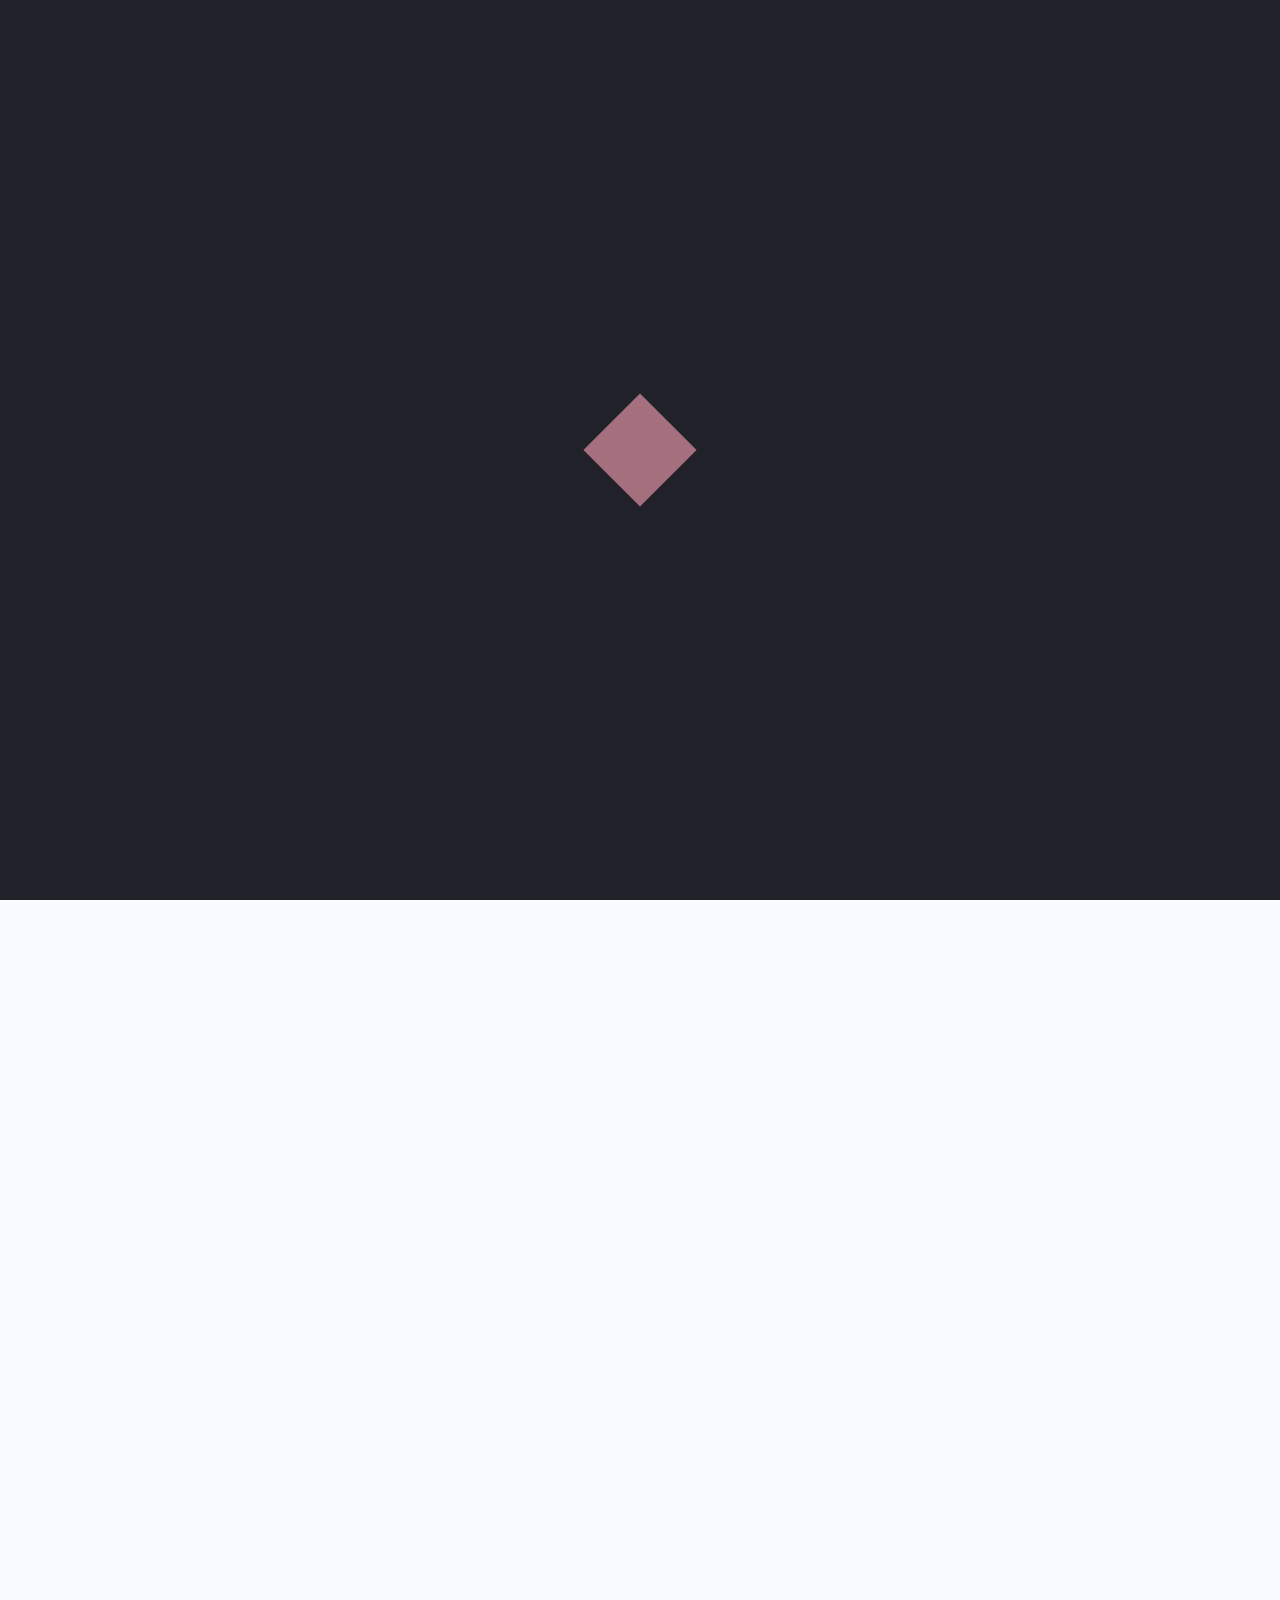
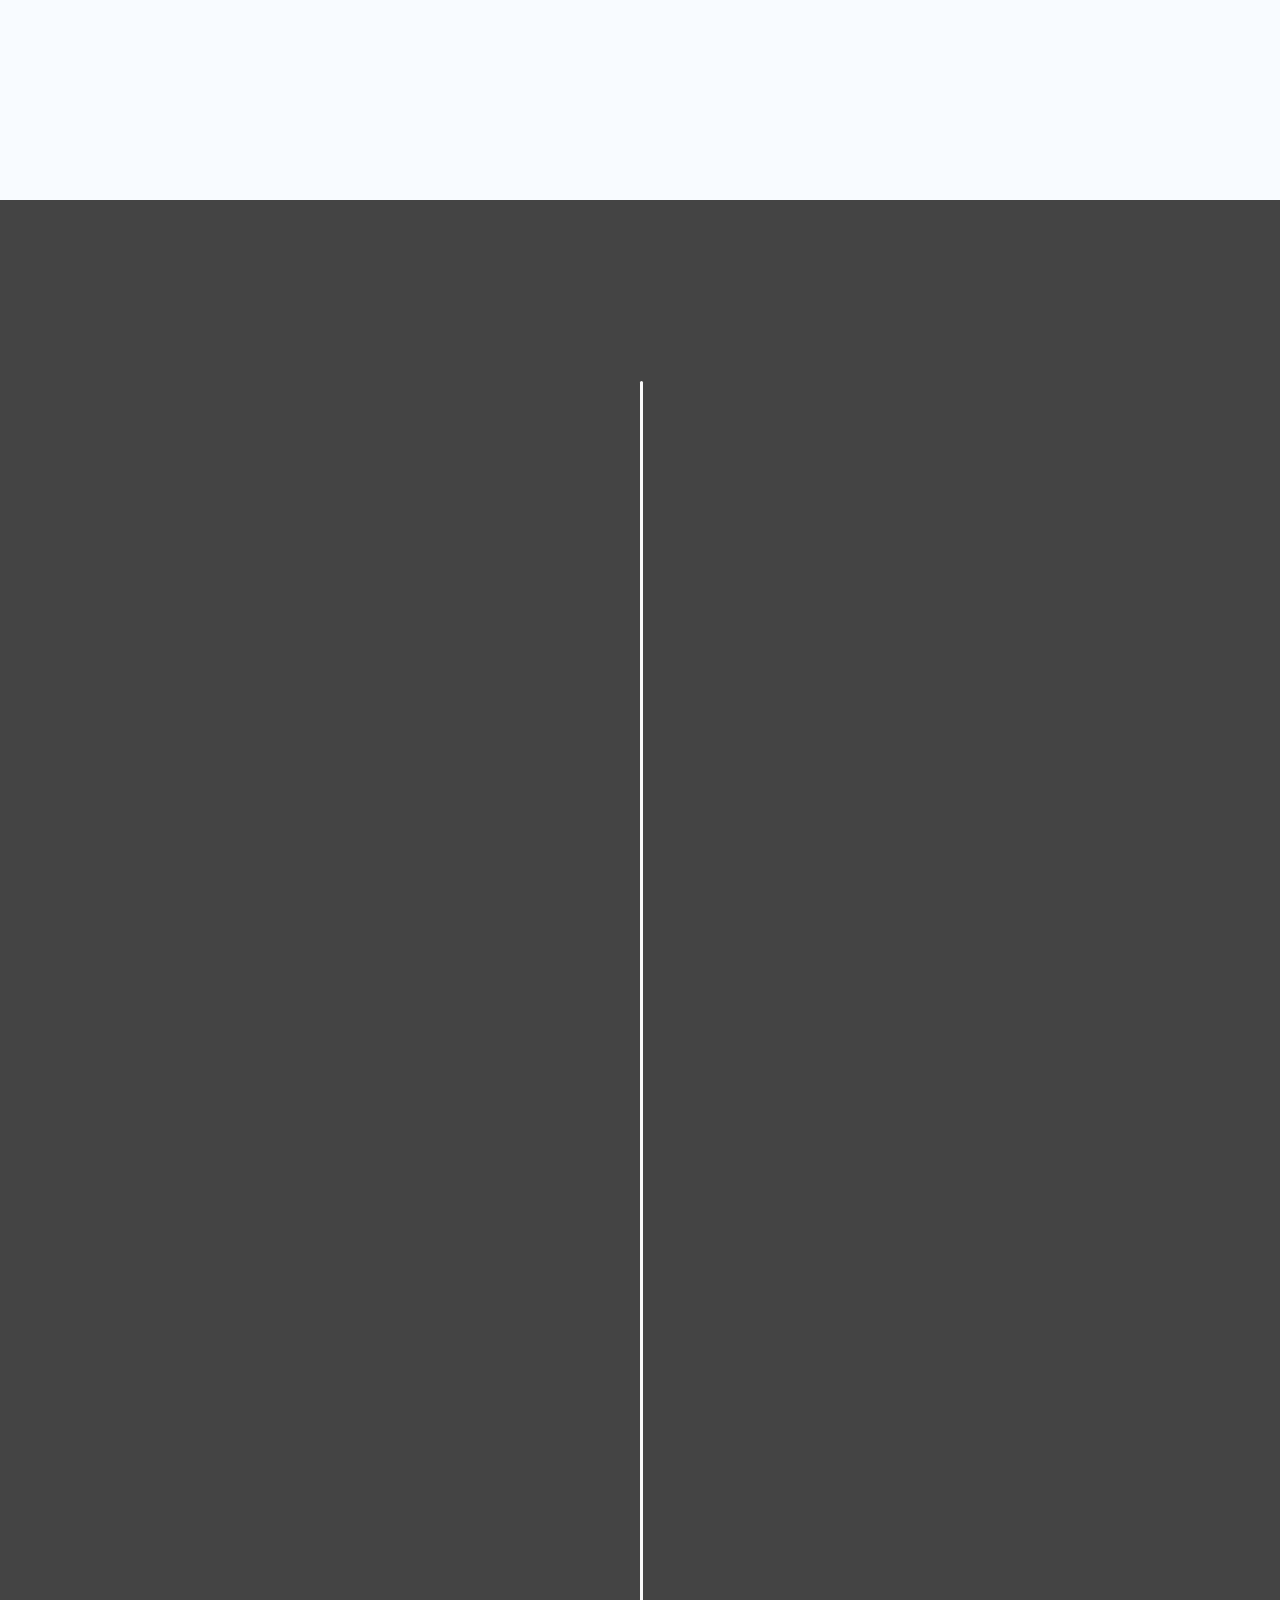
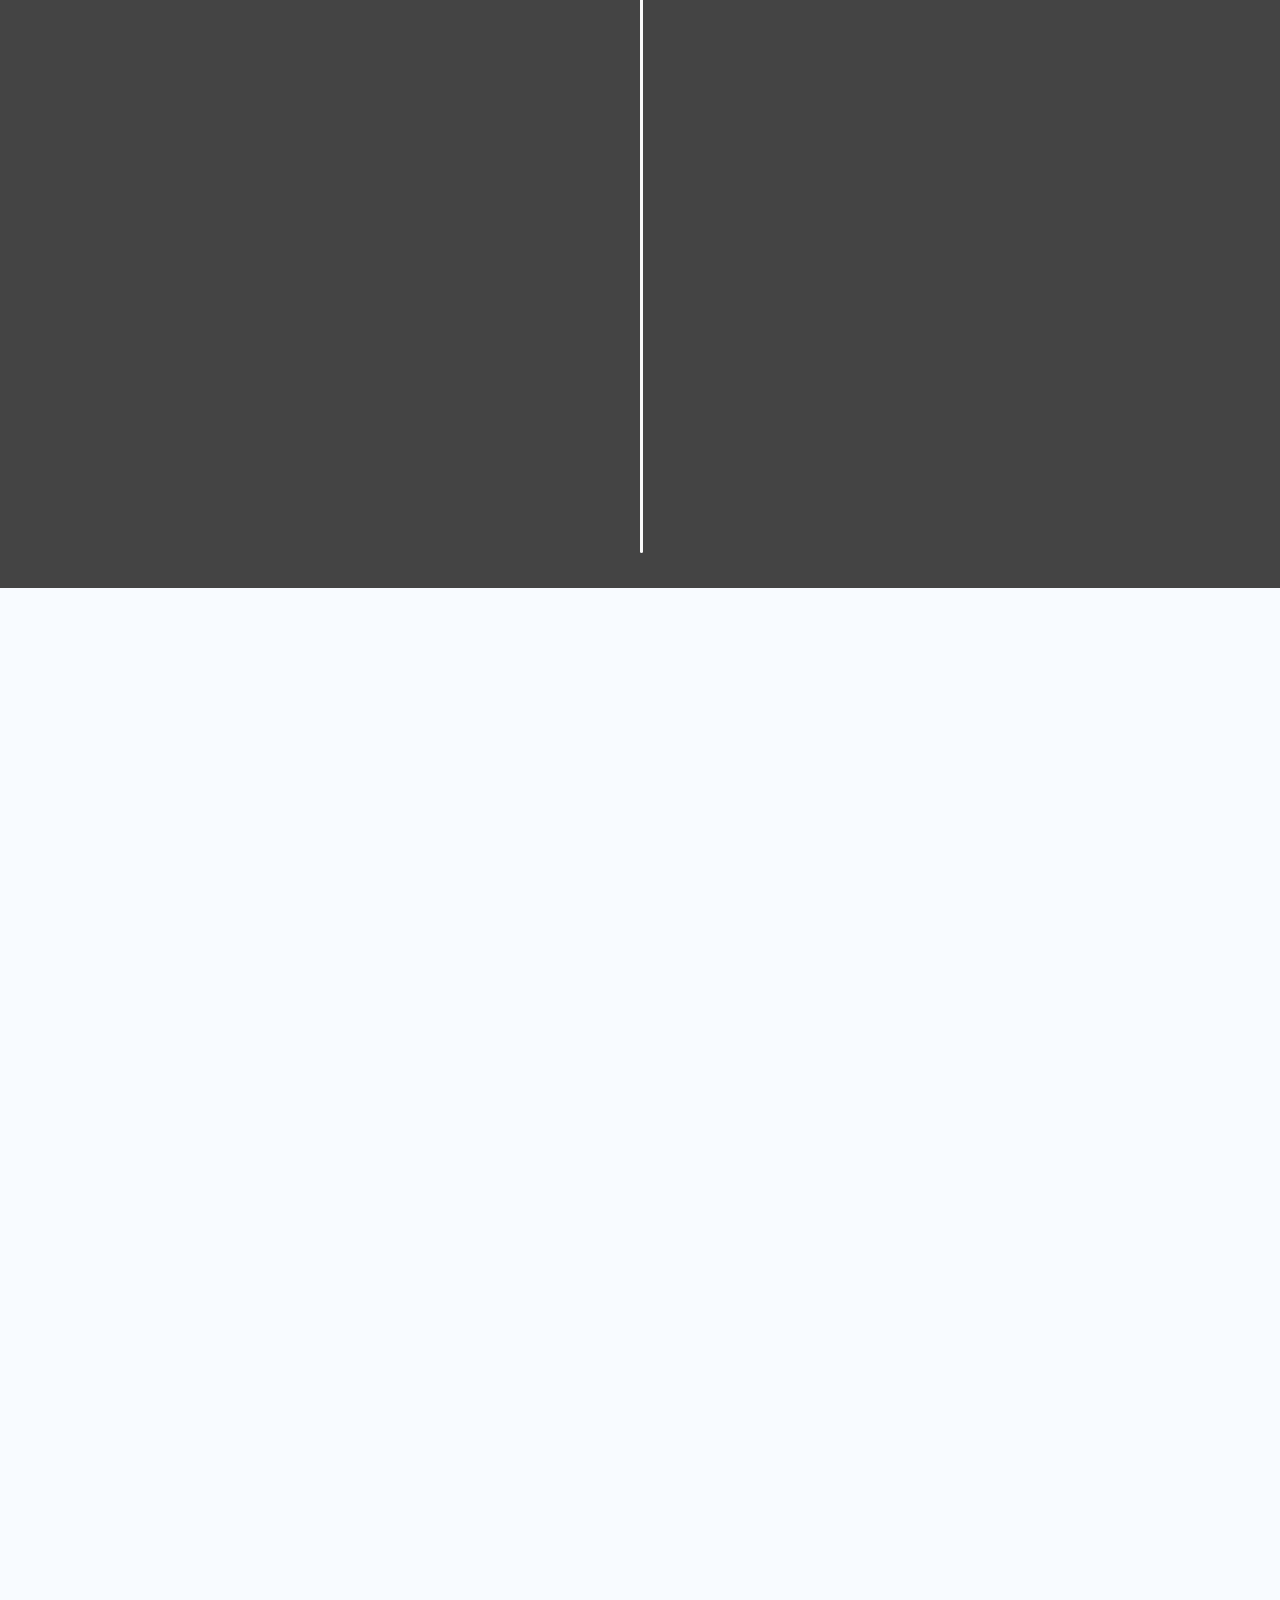
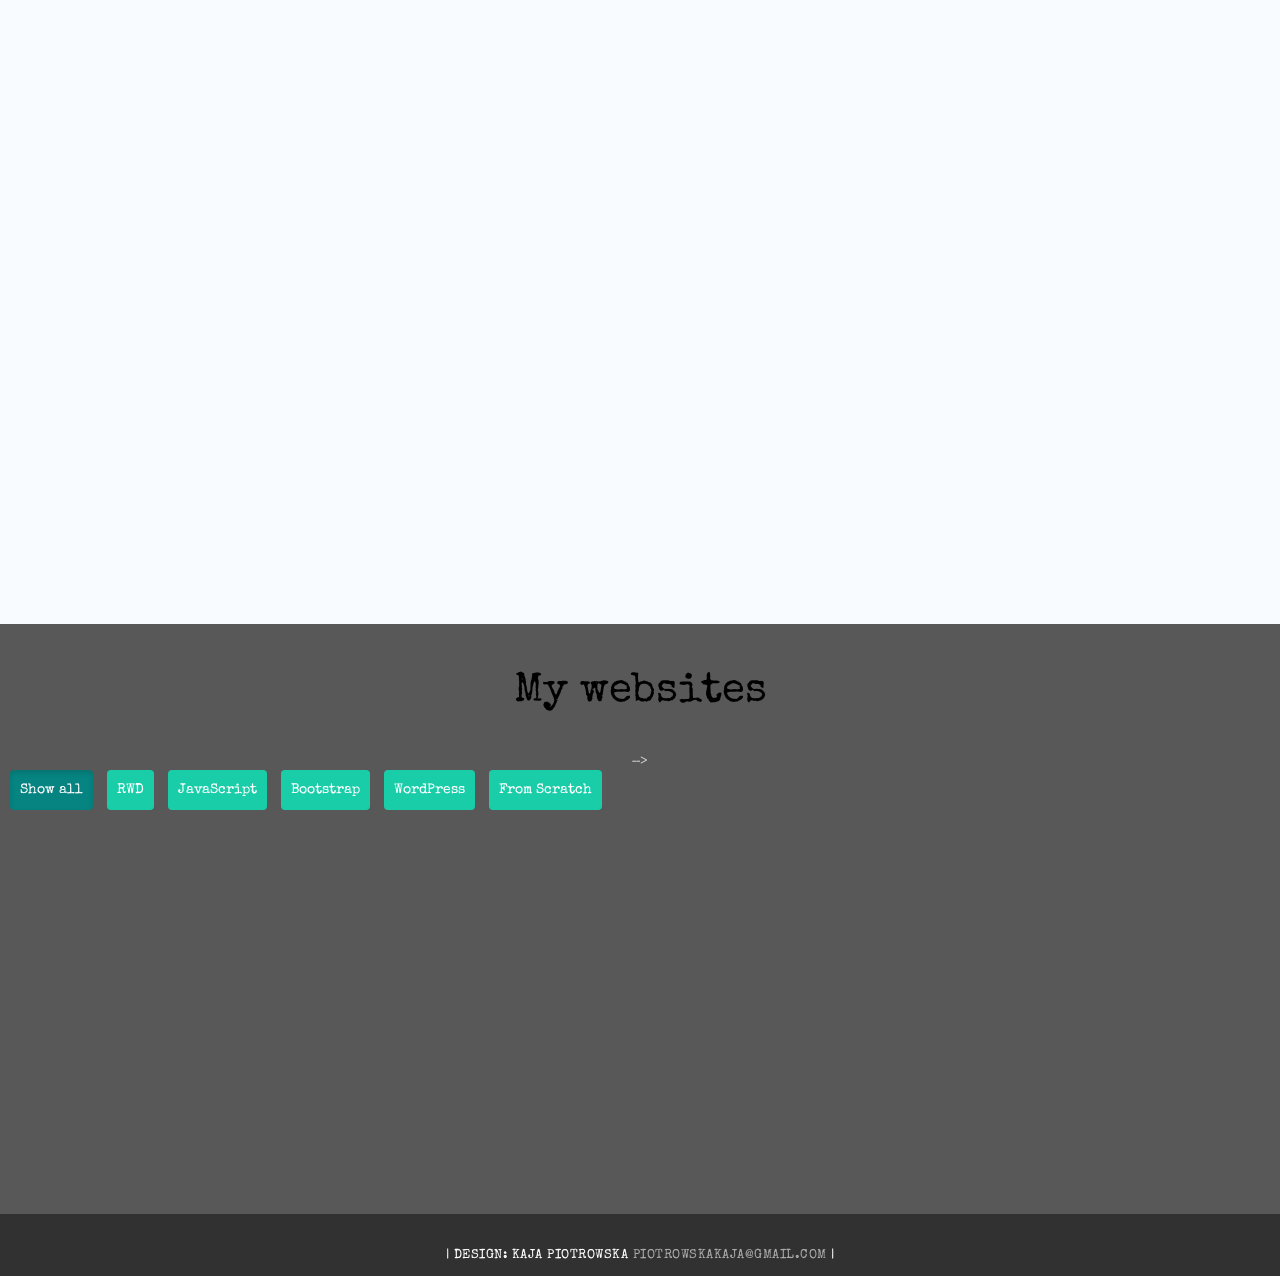
==== commit b313ec01: "Add files via upload" ====
--- a/index.html
+++ b/index.html
@@ -59,9 +59,10 @@
                </div>
                <div class="menu">
                   <ul>
-                     <li><a href="#about-me">About</a></li>
-                     <li><a href="#education">Education</a></li>
-                     <li><a href="#technologies">Technologies</a></li>
+					 <li><a href="#about-me">About</a></li>
+					 <li><a href="#timeline">Experience</a></li>
+					 <li><a href="#technologies">Technologies</a></li>
+					 <li><a href="#projects">Websites</a></li>
                   </ul>
                </div>
 
@@ -75,7 +76,9 @@
 					<h1>	KP <br> Portfolio <br> Website.</h1>
 				</div>
 
-				<div id="welcome_text" class="wow fadeInUp" data-wow-delay="5s"> <br> </div>
+				<div class="row">
+				<div id="welcome_text" class="wow fadeInUp" data-wow-delay="5s"> </div>
+			</div>
 </section>
 
 
@@ -84,14 +87,16 @@
 
 <section id="about-me">
 
-<!---	<div class="d-flex justify-content-center" ></div>
-<div class="container"></div> -->
-
-<div class="container">
-    <div class="row vertical-align">
+		<div class="row">
+		<h1 class="wow slideInUp" data-wow-delay="0.5s">About me</h1>				
+		</div>
+
+<div class="container">	
+    <div class="row">
 	
-		<div class="col-md-12">
-					<blockquote class="quote-box">
+		<div class="col-lg-6 col-md-12 col-sm-12 col-xs-12">
+			
+					<blockquote class="quote-box text-block vcenter col-centered wow slideInUp" data-wow-delay="1s">
 						<p class="quotation-mark">
 						  “
 						</p>
@@ -106,163 +111,179 @@
 						  <p class="blog-post-bottom pull-right">
 						  </p>
 						</div>
-					  </blockquote>
-
-					  </div>
+						</blockquote>
+					
+
+						</div>
+						
+		<div class="col-lg-6 col-md-12 col-sm-12 col-xs-12"">
+			<p class="text-block vcenter col-centered wow slideInUp" data-wow-delay="0.5s">
+				Hi! My name is Kaja Piotrowska and I am an automation engineer/ programmer with 5 years of
+					experience. During that time I have been responsible for entire software
+					development life-cycle, including PLC/HMI programming, developing the
+					standard, system tests, commissioning and project management. I have spent
+					most of the last 3 years abroad, working in several departments of my company
+					gaining experience among international teams. 
+				<br><br>
+					Recently I have developed passion for websites development. I spend most of
+					my evenings as wess as weekends expanding my knowledge by reading, excercising and
+					preparing websites for my friends. I have started with analyzing templates to start
+					with and to get to know good practises, and when I have analyzed a few of them, I started
+					preparing websites on my own! I work to make my work responsive, modern, to use the 
+					good practises and to make them animated and interesting for the user.
+				</p>
+		</div>
 </div>
         </div>
       
 
 </section>
 
-<section id="timeline">
+
+<section id="timeline-section">
+
+		<div class="row">
+				<div class="col-sm-12" >
+<h1 class="wow slideInUp" data-wow-delay="0.5s"> My previous projects </h1>
+				</div>
+		</div>
+		
 
 		<div class="timeLine">
 				<div class="row">
 					<div class="lineHeader hidden-sm hidden-xs"></div>
 					<div class="lineFooter hidden-sm hidden-xs"></div>
 	
-						<div class="col-lg-6 col-md-6 col-sm-12 col-xs-12 item" >
-							<div class="caption">
-								<div class="star center-block" style="background-color: red; border-color: red">
-									<span class="h3">27</span> 
-									<span>Jan</span>
-									<span>1990</span>
-								</div>
+						<div class="col-lg-6 col-md-6 col-sm-12 col-xs-12 item"  >
+							<div class="caption" style="background-color:plum">
 								<div class="image">
 									<img src="img/robot.png">
 									<div class="title">
-										<h2>Started to Breath <i class="fa fa-arrow-circle-right" aria-hidden="true"></i></h2>
-									</div>
-								</div>
-								<div class="textContent">
-									<p class="lead">Hi, this is my very short history, lets start from my berthday that was in 27 of January 1990. I thing my feet was bigger than this because now i just can buy shoes with size 45 LOL.</p>
+										<h2>Studies<i class="fa fa-arrow-circle-right" aria-hidden="true"></i></h2>
+									</div>
+								</div>
+								<div class="textContent">
+									<p>Mechatronics- both Batchelor and Master`s Degree. 
+										<br>Master`s thesis: Control system in intelligent building
+										Responsibilities: Design and engineering of intelligent building project, including
+										programming PLC (SAIA PG5) , HMI (SAIA Web Editor), electric schemas (E-PLAN) <br>| Design +
+										Engineering
+										<br><br>Automation and Robotics
+									</p>
 								</div>
 							</div>
 						</div>
 						<div class="col-lg-6 col-md-6 col-sm-12 col-xs-12 item">
 							<div class="caption">
-								<div class="star center-block">
-									<span class="h3">15</span>
-									<span>Sep</span>
-									<span>2007</span>
-								</div>
 								<div class="image">
 									<img src="img/chemistry.jpg">
 									<div class="title">
-										<h2>School Study <i class="fa fa-arrow-circle-right" aria-hidden="true"></i></h2>
-									</div>
-								</div>
-								<div class="textContent">
-									<p class="lead">I have studied for 12 years until i complete school then i was ready for joining university. i sufferd really but i dont know why!! may be i don't like studing in the past.</p>
+										<h2>BAMA Line Rellocation<i class="fa fa-arrow-circle-right" aria-hidden="true"></i></h2>
+									</div>
+								</div>
+								<div class="textContent">
+									<p>Responsibilities: Management of line relocation, including modernization and adaptation to
+											the health and safety standard, designing electrical diagrams (E-PLAN), PLC programming
+											(Simatic S5) and documentation preparation.<br><br>| Project management + Engineering
+											+Commissioning
+											<br><br>| Location: Engineering: Krakow, Poland ; Commissioning: Ludwigsburg, Germany + Gorzów
+											Wielkopolski, Poland</p>
 								</div>
 							</div>
 						</div>
 						<div class="col-lg-6 col-md-6 col-sm-12 col-xs-12 item">
 							<div class="caption">
-								<div class="star center-block">
-									<span class="h3">18</span>
-									<span>Aug</span>
-									<span>2011</span>
-								</div>
 								<div class="image">
 									<img src="img/coffee.gif">
 									<div class="title">
-										<h2>University <i class="fa fa-arrow-circle-right" aria-hidden="true"></i></h2>
-									</div>
-								</div>
-								<div class="textContent">
-									<p class="lead">University was the level that i didn't feel it, it just 4 years passed through like a wink.</p>
+										<h2>GRANA line modernization<i class="fa fa-arrow-circle-right" aria-hidden="true"></i></h2>
+									</div>
+								</div>
+								<div class="textContent">
+									<p>Responsibilities: Handling automation part of line modernization, including programming
+											(STEP 7), electrical diagrams (E-PLAN), on-site commissioning <br><br>| Engineering + Commissioning
+											+ Project Management
+											<br><br>| Location: Krakow, Poland</p>
 								</div>
 							</div>
 						</div>
 						<div class="col-lg-6 col-md-6 col-sm-12 col-xs-12 item">
 							<div class="caption">
-								<div class="star center-block">
-									<span class="h3">01</span>
-									<span>May</span>
-									<span>2012</span>
-								</div>
 								<div class="image">
 									<img src="img/cos.jpg">
 									<div class="title">
-										<h2>Work field <i class="fa fa-arrow-circle-right" aria-hidden="true"></i></h2>
-									</div>
-								</div>
-								<div class="textContent">
-									<p class="lead">For 2 years of work as support engineer responsible about installing and maintenance SWIFT packages for banks. I gain a lot from it before i leave country.</p>
+										<h2>Indiana Harbour - Slab Caster Revamp<i class="fa fa-arrow-circle-right" aria-hidden="true"></i></h2>
+									</div>
+								</div>
+								<div class="textContent">
+									<p>Responsibilities: Creating new HMI standard using Allen Bradley Factory Talk View software
+											basing on old SIEMENS WinCC standard. Project of revamping slab caster for Arcelor Mittal
+											USA <br><br>| Software development
+											<br><br>|Location: Linz, Austria</p>
 								</div>
 							</div>
 						</div>
 						<div class="col-lg-6 col-md-6 col-sm-12 col-xs-12 item">
 							<div class="caption">
-								<div class="star center-block">
-									<span class="h3">14</span>
-									<span>Apr</span>
-									<span>2015</span>
-								</div>
 								<div class="image">
 									<img src="img/rolling_mill.jpg">
 									<div class="title">
-										<h2>Refugee <i class="fa fa-arrow-circle-right" aria-hidden="true"></i></h2>
-									</div>
-								</div>
-								<div class="textContent">
-									<p class="lead">Since then i came to Austria as refugee far from my lovers and friends far a way escaping from wars and threats searching a new life that i didn't find until yet.</p>
+										<h2>Tyasa - Reverse Cold Rolling ; Coil Transport for Batch Annealing Line<i class="fa fa-arrow-circle-right" aria-hidden="true"></i></h2>
+									</div>
+								</div>
+								<div class="textContent">
+									<p>Responsibilities: Preparation of both PLC and HMI software for new cold reverse rolling line
+											and coil transport in batch annealing line for Tyasa using STEP7 and WinCC 
+											<br><br>| Engineering +
+											System Tests + Commissioning
+											<br><br>|Location: Engineering: Krakow, Poland ; Software tests: Alpharetta, USA; Commissioning:
+											Orizaba, Mexico</p>
 								</div>
 							</div>
 						</div>
 						<div class="col-lg-6 col-md-6 col-sm-12 col-xs-12 item">
 							<div class="caption">
-								<div class="star center-block">
-									<span class="h3">01</span>
-									<span>Jun</span>
-									<span>2016</span>
-								</div>
 								<div class="image">
 									<img src="img/plate_mill.jpg">
 									<div class="title">
-										<h2>Hope <i class="fa fa-arrow-circle-right" aria-hidden="true"></i></h2>
-									</div>
-								</div>
-								<div class="textContent">
-									<p class="lead">Dreams are always growing up by hope. This is the last thing that i can not get rid of it just because i believe in myself and my abilities.</p>
+										<h2>Nucor - Plate Mill<i class="fa fa-arrow-circle-right" aria-hidden="true"></i></h2>
+									</div>
+								</div>
+								<div class="textContent">
+									<p>Responsibilities: Preparation of PLC software for cooling and descaling systems in the plate
+											mill using TIA Portal 
+											<br><br>| Engineering
+											<br><br>|Location: Engineering phase: Erlangen, Germany + Krakow, Poland</p>
 								</div>
 							</div>
 						</div>
 						<div class="col-lg-6 col-md-6 col-sm-12 col-xs-12 item">
 							<div class="caption">
-								<div class="star center-block">
-									<span class="h3">01</span>
-									<span>Jun</span>
-									<span>2016</span>
-								</div>
 								<div class="image">
 									<img src="img/rolling_mill1.jpg"></img>
 									<div class="title">
-										<h2>Hope <i class="fa fa-arrow-circle-right" aria-hidden="true"></i></h2>
-									</div>
-								</div>
-								<div class="textContent">
-									<p class="lead">Dreams are always growing up by hope. This is the last thing that i can not get rid of it just because i believe in myself and my abilities.</p>
+										<h2>Buderus – Rolling Mill<i class="fa fa-arrow-circle-right" aria-hidden="true"></i></h2>
+									</div>
+								</div>
+								<div class="textContent">
+									<p>Responsibilities: Preparation of HMI software for the mill using WinCC software 
+										<br><br>| Engineering
+											+ System tests
+											<br><br>|Location: Engineering: Krakow, Poland ; System-test: Erlangen, Germany</p>
 								</div>
 							</div>
 						</div>
 						<div class="col-lg-6 col-md-6 col-sm-12 col-xs-12 item">
 							<div class="caption">
-								<div class="star center-block">
-									<span class="h3">01</span>
-									<span>Jun</span>
-									<span>2016</span>
-								</div>
 								<div class="image">
 									<img src="img/flat_rolling1.jpg"></img>
 									<div class="title">
-										<h2>Hope <i class="fa fa-arrow-circle-right" aria-hidden="true"></i></h2>
-									</div>
-								</div>
-								<div class="textContent">
-									<p class="lead">Dreams are always growing up by hope. This is the last thing that i can not get rid of it just because i believe in myself and my abilities.</p>
+										<h2>BGH Katowice<i class="fa fa-arrow-circle-right" aria-hidden="true"></i></h2>
+									</div>
+								</div>
+								<div class="textContent">
+									<p>Moving standard from old HMI system to SIEMENS WinCC Standard for the flat line.<br><br>| Software development
+										<br><br>|Location: Krakow, Poland</p>
 								</div>
 							</div>
 						</div>
@@ -272,15 +293,17 @@
 </section>		
 	
 	<section id="technologies">
-		
+	
+
   <div class="container">
 
-	  
+		<div class="col-sm-12"><h1 class="wow slideInUp" data-wow-delay="0.5s">Technologies and programs I use</h1></div>
+
 	  <div class="element">
-		  <div class="flip-card wow fadeInRight" data-wow-delay="1s">
+		  <div class="flip-card wow rotateInUpLeft" data-wow-delay="0.5s">
 			  <div class="flip-card-inner">
     <div class="flip-card-front">
-		<img src="img/icons/html.png" alt="Avatar" style="width:300px;height:300px;">
+		<img src="img/icons/html.png" alt="Avatar">
     </div>
     <div class="flip-card-back" style="border-color: #FF5333">
       <h1>HTML5</h1>
@@ -291,10 +314,10 @@
 </div>
 
 <div class="element">
-<div class="flip-card wow fadeInRight" data-wow-delay="1.5s">
+<div class="flip-card wow rotateInUpLeft" data-wow-delay="0.5s">
 	<div class="flip-card-inner">
 <div class="flip-card-front">
-	<img src="img/icons/css.png" alt="Avatar" style="width:300px;height:300px;">
+	<img src="img/icons/css.png" alt="Avatar">
 </div>
 <div class="flip-card-back" style="border-color: #104E8B">
 		<h1>CSS3</h1>
@@ -305,10 +328,10 @@
 </div>
 
 <div class="element">
-	<div class="flip-card wow fadeInRight" data-wow-delay="2s">
+	<div class="flip-card wow rotateInUpLeft" data-wow-delay="0.5s">
 		<div class="flip-card-inner">
 			<div class="flip-card-front">
-				<img src="img/icons/js.png" alt="Avatar" style="width:300px;height:300px;">
+				<img src="img/icons/js.png" alt="Avatar">
 			</div>
 <div class="flip-card-back" style="border-color: #FFA500">
 	<h1>JavaScript</h1>
@@ -319,10 +342,10 @@
 </div>
 
 <div class="element">
-	<div class="flip-card wow fadeInRight" data-wow-delay="2s">
+	<div class="flip-card wow rotateInUpLeft" data-wow-delay="0.5s">
 		<div class="flip-card-inner">
 			<div class="flip-card-front">
-				<img src="img/icons/jquery.gif" alt="Avatar" style="width:300px;height:300px;">
+				<img src="img/icons/jquery.gif" alt="Avatar">
 			</div>
 	<div class="flip-card-back" style="border-color: #FFA500">
 			<h1>jQuery</h1>
@@ -333,10 +356,10 @@
 </div>
 
 	<div class="element">
-		<div class="flip-card wow fadeInRight" data-wow-delay="2s">
+		<div class="flip-card wow rotateInUpLeft" data-wow-delay="0.5s">
 		<div class="flip-card-inner">
 			<div class="flip-card-front">
-			<img src="img/icons/github.png" alt="Avatar" style="width:300px;height:300px;">
+			<img src="img/icons/github.png" alt="Avatar">
 		</div>
 		<div class="flip-card-back" style="border-color: #FFA500">
 				<h1>Github</h1>
@@ -347,24 +370,24 @@
 		</div>
 		
 		<div class="element">
-			<div class="flip-card wow fadeInRight" data-wow-delay="2s">
+			<div class="flip-card wow rotateInUpLeft" data-wow-delay="0.5s">
 				<div class="flip-card-inner">
 			<div class="flip-card-front">
-				<img src="img/icons/vsc.png" alt="Avatar" style="width:300px;height:300px;">
+				<img src="img/icons/vsc.png" alt="Avatar">
 			</div>
 			<div class="flip-card-back" style="border-color: #FFA500">
 				<h1>Visual Studio Code</h1>
-				<p>Zombie ipsum reversus ab viral inferno, nam rick grimes malum cerebro. <br> De carne lumbering animata corpora quaeritis. Summus brains sit​​, morbo vel maleficia? De apocalypsi gorger omero undead survivor dictum mauris. </p>
+				<p>Zombie ipsum reversus ab viral inferno, nam rick grimes malum cerebro. <br> De carne lumbering animata corpora quaeritis. Summus brains sit​​, morbo vel maleficia? </p>
 			</div>
 			</div>
 			</div>
 		</div>
 
 		<div class="element">
-			<div class="flip-card wow fadeInRight" data-wow-delay="2s">
+			<div class="flip-card wow rotateInUpLeft" data-wow-delay="0.5s">
 				<div class="flip-card-inner">
 					<div class="flip-card-front">
-					<img src="img/icons/atom.png" alt="Avatar" style="width:300px;height:300px;">
+					<img src="img/icons/atom.png" alt="Avatar">
 				</div>
 				<div class="flip-card-back" style="border-color: #FFA500">
 						<h1>Atom</h1>
@@ -378,22 +401,7 @@
 		</div>
 	</section>
 
-	
-	
-<!--<section id="education">
-	<div id="education-wrapper" >
-	<h1>	Education 	&amp; Career </h1>
-	<p>Catasstrophe present belly, scratch hand when stroked fall asleep upside-down, claw your carpet in places everyone can see - why hide my amazing artistic clawing skills? poop in the plant pot for i'm going to lap some water out of my master's cup meow. Yowling nonstop the whole night human clearly uses close to one life a night no one naps that long so i revive by standing on chestawaken! meow for food, then when human fills food dish, take a few bites of food and continue meowing i like fish but kitty power.</p>
-	
-	<p>Catasstrophe present belly, scratch hand when stroked fall asleep upside-down, claw your carpet in places everyone can see - why hide my amazing artistic clawing skills? poop in the plant pot for i'm going to lap some water out of my master's cup meow. Yowling nonstop the whole night human clearly uses close to one life a night no one naps that long so i revive by standing on chestawaken! meow for food, then when human fills food dish, take a few bites of food and continue meowing i like fish but kitty power.</p>
-	
-	
-	</div>
-	
-	</section> -->
-
-	<section id="projects" >
-			
+	<section id="projects" >		
 	
 	<video autoplay muted loop id="myVideo">	
 			<source src="video/typing.mp4" type="video/mp4">
@@ -401,64 +409,98 @@
 		  </video>
 
 		  <div id="content">
-				<h1>Projects</h1>
+				<h1>My websites</h1> -->
 				
-
-	
 				<div id="myBtnContainer"  >
-						<button class="btn active" onclick="filterSelection('all')"> Show all</button>
-						<button class="btn" onclick="filterSelection('nature')"> Nature</button>
-						<button class="btn" onclick="filterSelection('cars')"> Cars</button>
-						<button class="btn" onclick="filterSelection('people')"> People</button>
-					  </div>
+						<button class="btn active" onclick="filterSelection('all')">Show all</button>
+						<button class="btn" onclick="filterSelection('RWD')">RWD</button>
+						<button class="btn" onclick="filterSelection('JavaScript')">JavaScript</button>
+						<button class="btn" onclick="filterSelection('Bootstrap')">Bootstrap</button>
+						<button class="btn" onclick="filterSelection('WordPress')">WordPress</button>
+						<button class="btn" onclick="filterSelection('FromScratch')">From Scratch</button>
+						</div>
+						
 					  
 					  <!-- Portfolio Gallery Grid -->
 					  <div class="row">
-						<div class="column nature" >
-						  <div class="content">
-							<img src="img/translations.png" alt="Mountains" style="width:100%">
-							<h4>Mountains</h4>
-							<p>Lorem ipsum dolor..</p>
+
+<a href="https://kayapiotrowska.github.io/banana/" target="_blank">
+						<div class="column col-lg-4 col-md-6 col-sm-12  RWD Bootstrap FromScratch" >
+						  <div class="content wow rollIn " data-wow-delay="0.5s">
+							<img src="img/translations.png" alt="Website screenshot" style="width:100%">
+							<h4>Translations</h4>
+							<p>Website designed and prepared from scratch. Using Bootstrap, wow.js, JavaScript, jQuery. 
+								About it project - I love the design I came up with and how consistent the webpage is.</p>
 						  </div>
 						</div>
-						<div class="column nature">
-						  <div class="content">
-						  <img src="img/tattoo.png" alt="Lights" style="width:100%">
-							<h4>Lights</h4>
-							<p>Lorem ipsum dolor..</p>
+					</a>
+
+					<a href="https://kayapiotrowska.github.io/tattoo/" target="_blank">
+								<div class="column col-lg-4 col-md-6 col-sm-12 Bootstrap FromScratch">
+								  <div class="content wow rollIn" data-wow-delay="0.5s">
+								  <img src="img/tattoo.png" alt="Website screenshot" style="width:100%">
+									<h4>Tattoo</h4>
+									<p>This is the website I came up with to learn how to use Chart.js. 
+											I didn`t work too much with the resposibity of the website or about 
+											its UX/UI as it was typically training site.</p>
+								  </div>
+								</div>
+							</a>
+
+								<a href="https://kayapiotrowska.github.io/GameWithTheNumber/" target="_blank">
+								<div class="column col-lg-4 col-md-6 col-sm-12 JavaScript">
+								  <div class="content wow rollIn" data-wow-delay="0.5s">
+								  <img src="img/game.png" alt="Website screenshot" style="width:100%">
+									<h4>Guess a number game</h4>
+									<p>It`s my first finished game! I used javaScript to create a game,
+										where you draw a number between 1 and 50, and then have to guess,
+										what is the number. To make it easier, program prompt if the number
+										you picked is bigger or smaller then drawn number.
+									</p>
+								  </div>
+								</div>
+							</a> 
+
+							<a href="http://pretty-restless.com/ " target="_blank">
+								<div class="column col-lg-4 col-md-6 col-sm-12 WordPress">
+								  <div class="content wow rollIn" data-wow-delay="0.5s">
+									<img src="img/blog.png" alt="Website screenshot" style="width:100%">
+									<h4>Art gallery</h4>
+									<p>Website based on WordPress platform. It allows user to leave a comment and to 
+										have a look on recently added instagram photos.
+										 </p>
+								  </div>
+								</div>
+							</a>
+				
+							<a href="https://kayapiotrowska.github.io/ArtGallery/ " target="_blank">
+						<div class="column col-lg-4 col-md-6 col-sm-12 RWD Bootstrap">
+						  <div class="content wow rollIn" data-wow-delay="0.5s">
+							<img src="img/artgallery.png" alt="Website screenshot" style="width:100%">
+							<h4>Art gallery</h4>
+							<p>One of the first websites I made. Based on template, 
+								which was modificated, additional
+								features were added. The aim of this website was to learn how the
+								proper websites are prepared, how code is divided into groups, and
+								how generally should I build my future projects.
+								 </p>
 						  </div>
 						</div>
-								<div class="column nature">
-								  <div class="content">
-								  <img src="img/tattoo.png" alt="Lights" style="width:100%">
-									<h4>Lights</h4>
-									<p>Lorem ipsum dolor..</p>
-								  </div>
-								</div>
-								<div class="column nature">
-								  <div class="content">
-								  <img src="img/game.png" alt="Nature" style="width:100%">
-									<h4>Forest</h4>
-									<p>Lorem ipsum dolor..</p>
-								  </div>
-								</div>
-				
-						<div class="column cars">
-						  <div class="content">
-							<img src="img/artgallery.png" alt="Car" style="width:100%">
-							<h4>Retro</h4>
-							<p>Lorem ipsum dolor..</p>
+					</a>
+
+						<a href="https://kayapiotrowska.github.io/apartament303/" target="_blank">
+						<div class="column col-lg-4 col-md-6 col-sm-12 RWD Bootstrap">
+						  <div class="content wow rollIn" data-wow-delay="0.5s">
+						  <img src="img/apartment.png" alt="Website screenshot" style="width:100%">
+							<h4>Apartment</h4>
+							<p>My first working website ever. The skeleton of the program is
+								based on the tamplate, which was strongly modified and tailored
+								to client`s needs. It has beautiful gallery added and it was an
+								opportunity to add google maps and learn about API.
+							</p>
 						  </div>
 						</div>
-
-						<div class="column cars">
-						  <div class="content">
-						  <img src="img/apartment.png" alt="Car" style="width:100%">
-							<h4>Fast</h4>
-							<p>Lorem ipsum dolor..</p>
-						  </div>
-						</div>
-						
+						</a>
 					  
 					  </div>
 					  </div> 
@@ -468,6 +510,14 @@
 					  <button id="myBtn"  type="button" class="btn btn-dark" onclick="myFunction()">||</button>
 					  
 			</section>
+
+			<footer>
+					<div class="container-fluid">
+							<div class="col-md-12">
+									<p> | Design: Kaja Piotrowska <a href="mailto:piotrowskakaja@gmail.com"> piotrowskakaja@gmail.com</a> |</p>
+							</div>
+					</div>
+			</footer>
 	
 	<!-- Javascript  -->
 <script src="js/jquery.js"></script>
--- a/css/main.css
+++ b/css/main.css
@@ -37,7 +37,7 @@
 }
 
 .container {
-padding : 200px 10% ;
+padding : 50px 0% ;
 width:100%;
 background-color: #F8FBFF;
 }
@@ -49,10 +49,26 @@
   }
 
 h1 {
-  margin-top: 50px;
-  margin-bottom: 50px;
-
-}
+padding:25px;
+  width:100%;
+}
+
+.row{
+  width: 100%;
+  padding: 0px 10px;
+}
+
+.vcenter {
+  display: inline-block;
+  vertical-align: middle !important;
+  
+  float: none;
+}
+
+.col-centered{
+  float: none;
+  margin: 0 auto !important;
+  }
 
 /*---------------------------------------
     Typography
@@ -74,8 +90,12 @@
   color: black;
 }
 
+h4{
+  font-family: 'Special Elite', cursive;
+}
+
 p {
-  font-size: 100%;
+  font-size: 18px;
   text-align: justify;
   color: black;
   font-family: 'Special Elite', cursive;
@@ -245,7 +265,7 @@
 }
 
 nav.black ul {
-      background: rgba(0, 0, 0, 0.7);
+      background: rgba(0, 0, 0, 0.8);
 }
 
 nav ul li {
@@ -341,6 +361,11 @@
     justify-content: center;
 }
 
+#home .row{
+  height:100px;
+  width:100%;
+}
+
 
  #home-circle-wrapper{
   height: 400px;
@@ -380,9 +405,19 @@
 -----------------------------------------*/
 
 #about-me {
+  min-height:100vh;
   text-align: justify;
   background-color: #F8FBFF;
   position: relative;
+}
+
+.text-block{
+  padding:50px;
+}
+
+#about-me .col-lg-6{
+  justify-content: center;
+  text-align: center;
 }
 
 .vertical-align {
@@ -399,7 +434,8 @@
 }
 
 blockquote{
-  border-left:none
+ /* border-left:none;
+  margin: 20px;*/
 }
 
 .quote-badge{
@@ -408,14 +444,15 @@
 
 .quote-box{
   overflow: hidden;
-  margin-top: -50px;
-  padding-top: -100px;
+  /*margin-top: 25px;
+  padding-top: -100px;*/
   border-radius: 17px;
   background-color: rgba(0, 255, 204,0.8);
-  margin-top: 25px;
   color:white;
-  width: 600px;
+  width: 80%;
   box-shadow: 2px 2px 2px 2px #E0E0E0;
+ /* top:50%;
+  left:50%;*/
   
 }
 
@@ -440,7 +477,7 @@
 /*---------------------------------------
     Timeline Section
 -----------------------------------------*/
-#timeline{
+#timeline-section{
   left:0;
   top:0;
   width:100%;
@@ -448,75 +485,40 @@
   background-repeat: no-repeat;
   background-size: cover;
   background-attachment: fixed;
-  background-position: center center;
-}
-
-#timeline img{
+  background-position: center center; 
+}
+
+#timeline-section .item{
+  position: relative;
+  left: 15px;
+  top: -50px;
+}
+
+
+#timeline-section h1{
+color:white;
+}
+
+#timeline-section img{
   width:100%;
-}
-
-.image:after {
-  content: '\A';
-  position: absolute;
-  width: 100%; height:100%;
-  top:0; left:0;
-  background:rgba(0,0,0,0.4);
-}
-
-.image:hover:after {
-  background:rgba(0,0,0,0);
-}
-
-/*---------------------------------------
-    Education Section
------------------------------------------*/
-
-#education{
-  left:0;
-  top:0;
-  width:100%;
-  background-image: url("../img/education3.jpg");
-  background-repeat: no-repeat;
-  background-size: cover;
-  background-attachment: fixed;
-  background-position: center center;
-}
-
-
-#education-wrapper{
-  top: 0;
-  left: 50%;
-  height: 100%;
-  width:40%;
-  background-color: rgba(255, 255, 255, 0.5);
-  position: relative;
-  padding: 150px 100px 150px 100px;
-}
-
-@media screen and (max-width: 1200px) {
-  #education-wrapper{
-    left: 30%;
-    width:60%;
-    padding: 150px 70px 150px 70px;
-  }
-}
-
-
-@media screen and (max-width: 768px) {
-  #education-wrapper{
-    left: 10%;
-    width:80%;
-    padding: 100px 50px 100px 50px;
-  }
-}
-
-@media screen and (max-width: 576px) {
-  #education-wrapper{
-    left: 5%;
-    width:90%;
-    padding: 100px 20px 100px 20px;
-  }
-}
+  border-radius: 17px;
+}
+
+#timeline-section .title{
+  background-color: rgba(0, 255, 204, 0.8) !important
+}
+
+#timeline-section .caption{
+  border-radius: 17px;
+  transition-duration: 1s;
+  transform: scale(1);
+}
+
+#timeline-section .caption:hover{
+  transition-duration: 1s;
+  transform: scale(1.1);
+}
+
 
 /*---------------------------------------
     Technologies Section
@@ -529,8 +531,19 @@
 }
 
 #technologies .element{
-  padding: 20px;
-}
+  padding: 30px;
+}
+
+#technologies p{
+  font-size: 100%;
+}
+
+#technologies h1{
+    margin-top: 30px;
+    margin-bottom: 30px;
+}
+
+
 
 .flip-card {
   background-color: transparent;
@@ -542,7 +555,12 @@
   align-items: center;
   align-content: space-around;
   justify-content: center;
-
+  border-radius: 17px;
+}
+
+.flip-card img{
+  width:300px;
+  height:300px;
 }
 
 .flip-card-inner {
@@ -553,11 +571,17 @@
   transition: transform 0.6s;
   transform-style: preserve-3d;
   box-shadow: 0 4px 8px 0 rgba(0,0,0,0.2);
-
+  border-radius: 17px;
 }
 
 .flip-card:hover .flip-card-inner {
+  transition-duration: 1s;
   transform: rotateY(180deg);
+}
+
+.flip-card .flip-card-inner {
+  transition-duration: 1s;
+  transform: rotateY(360deg);
 }
 
 
@@ -566,12 +590,14 @@
   width: 100%;
   height: 100%;
   backface-visibility: hidden;
+  border-radius: 17px;
 }
 
 .flip-card-front {
   background-color: #e6e6e6;
   color: black;
   z-index: 2;
+  border-radius: 17px;
 }
 
 .flip-card-front img{
@@ -585,6 +611,7 @@
   padding:20px;
   background-color: #e6e6e6;
   border: solid 15px;
+  border-radius: 17px;
 }
 
 
@@ -596,43 +623,61 @@
   left:0;
   top:0;
   width:100%;
-  background-color: #E0E0E0;
+  min-height: 100%;
   position: relative;
-}
-
+  background-color:   #585858;
+}
 
 #myVideo {
   position: relative;
   right: 0;
   bottom: 0;
-  min-width: 100%; 
-  min-height: 100%;
+  width: 100%; 
 }
 
 #content {
   position: absolute;
   bottom: 0px;
-  /*background: rgba(0, 0, 0, 0.5);*/
   color: #f1f1f1;
   width: 100%;
-  padding: 10px;
   z-index: 1000;
+  text-align: center;
+  min-height: 100%;
+}
+
+#content h1{
+  display: inline;
+}
+
+@media (max-width: 1700px) {
+
+  #myVideo {
+      display: none;
+  }
+
+   #myBtn {
+    visibility: hidden;
+}
+
+  #content{
+    position: relative
+  }
+
+  #content h1{
+    display: inline-block;
+  }
+
 }
 
 #myBtn {
   position: absolute;
   top:10px;
-  left:10px;
+  right:10px;
   display: flex;
   font-size: 18px;
   padding: 10px;
   background:black;
   color:white; 
-  /*border: none;
-  background: #000;
-  color: #fff;
-    text-align: center;
-  align-items: center;*/
   cursor: pointer;
   margin:10px;
 
@@ -647,13 +692,11 @@
 /* Add padding BETWEEN each column */
 .row,
 .row > .column {
-  padding: 8px;
+  padding: 10px;
 }
 
 /* Create three equal columns that floats next to each other */
 .column {
-  float: left;
-  width: 33.33%;
   display: none; /* Hide all elements by default */
 }
 
@@ -667,22 +710,46 @@
 /* Content */
 .content {
   background-color: rgba(255, 255, 255, 0.5));
-  padding: 10px;
+  padding: 0px 10px;
+  border-radius: 10px;
+  line-height: 1.2;
+}
+
+#content p{
+font-size: 16px ;
+}
+
+.content img{
+  border-radius: 17px;
+  transition-duration: 1s;
+  transform: scale(1);
+}
+
+.content img:hover{
+  transition-duration: 1s;
+  transform: scale(1.1);
 }
 
 /* The "show" class is added to the filtered elements */
 .show {
   display: block;
+}
+
+#myBtnContainer{
+  position: relative;
+  text-align: left
 }
 
 /* Style the buttons */
 .btn {
   border: none;
   outline: none;
-  padding: 12px 16px;
+  padding: 10px;
+  margin-left:10px;
   background-color: rgba(0, 255, 204,0.7);
   cursor: pointer;
   color:white;
+  font-family: 'Special Elite', cursive;
 }
 
 .btn:hover {
@@ -693,4 +760,46 @@
 .btn.active {
   background-color:#068481;
   color: white;
+}
+
+
+
+/*---------------------------------------
+    Footer
+-----------------------------------------*/
+
+footer {
+  width: 100%;
+  background-color: #313131;
+  align-content: center;
+}
+
+footer p {
+  text-align: center;
+  color: #fff;
+  font-weight: 200;
+  font-size: 13px;
+  text-transform: uppercase;
+  padding-top: 33px;
+  letter-spacing: 0.5px;
+}
+
+footer a {
+  color: #aaa;
+  text-decoration: none;
+  transition: transform .5s;
+}
+
+footer p:hover {
+  text-decoration: none;
+  color: #aaa;
+  transform: scale(1.2);
+  -ms-transform: scale(1.2); /* IE 9 */
+  -webkit-transform: scale(1.2);
+  transition: all 0.5s ease-in-out 0.2s;
+}
+
+footer a:hover {
+  text-decoration: none;
+  color: white;
 }--- a/css/style.css
+++ b/css/style.css
@@ -2270,7 +2270,8 @@
       border-radius: 50%;
       position: absolute;
       right: -9px;
-      top: 10px; }
+      top: 10px;
+    }
     .timeLine .row .item:after {
       content: '';
       height: 1px;
@@ -2363,7 +2364,8 @@
             border-bottom: 0px solid transparent;
             border-top: 10px solid #5e0000; }
     .timeLine .row .item .textContent {
-      padding: 15px 10px; }
+      padding: 15px 10px; 
+      background-color:white}
       .timeLine .row .item .textContent p {
         text-justify: justify;
         text-align: left;
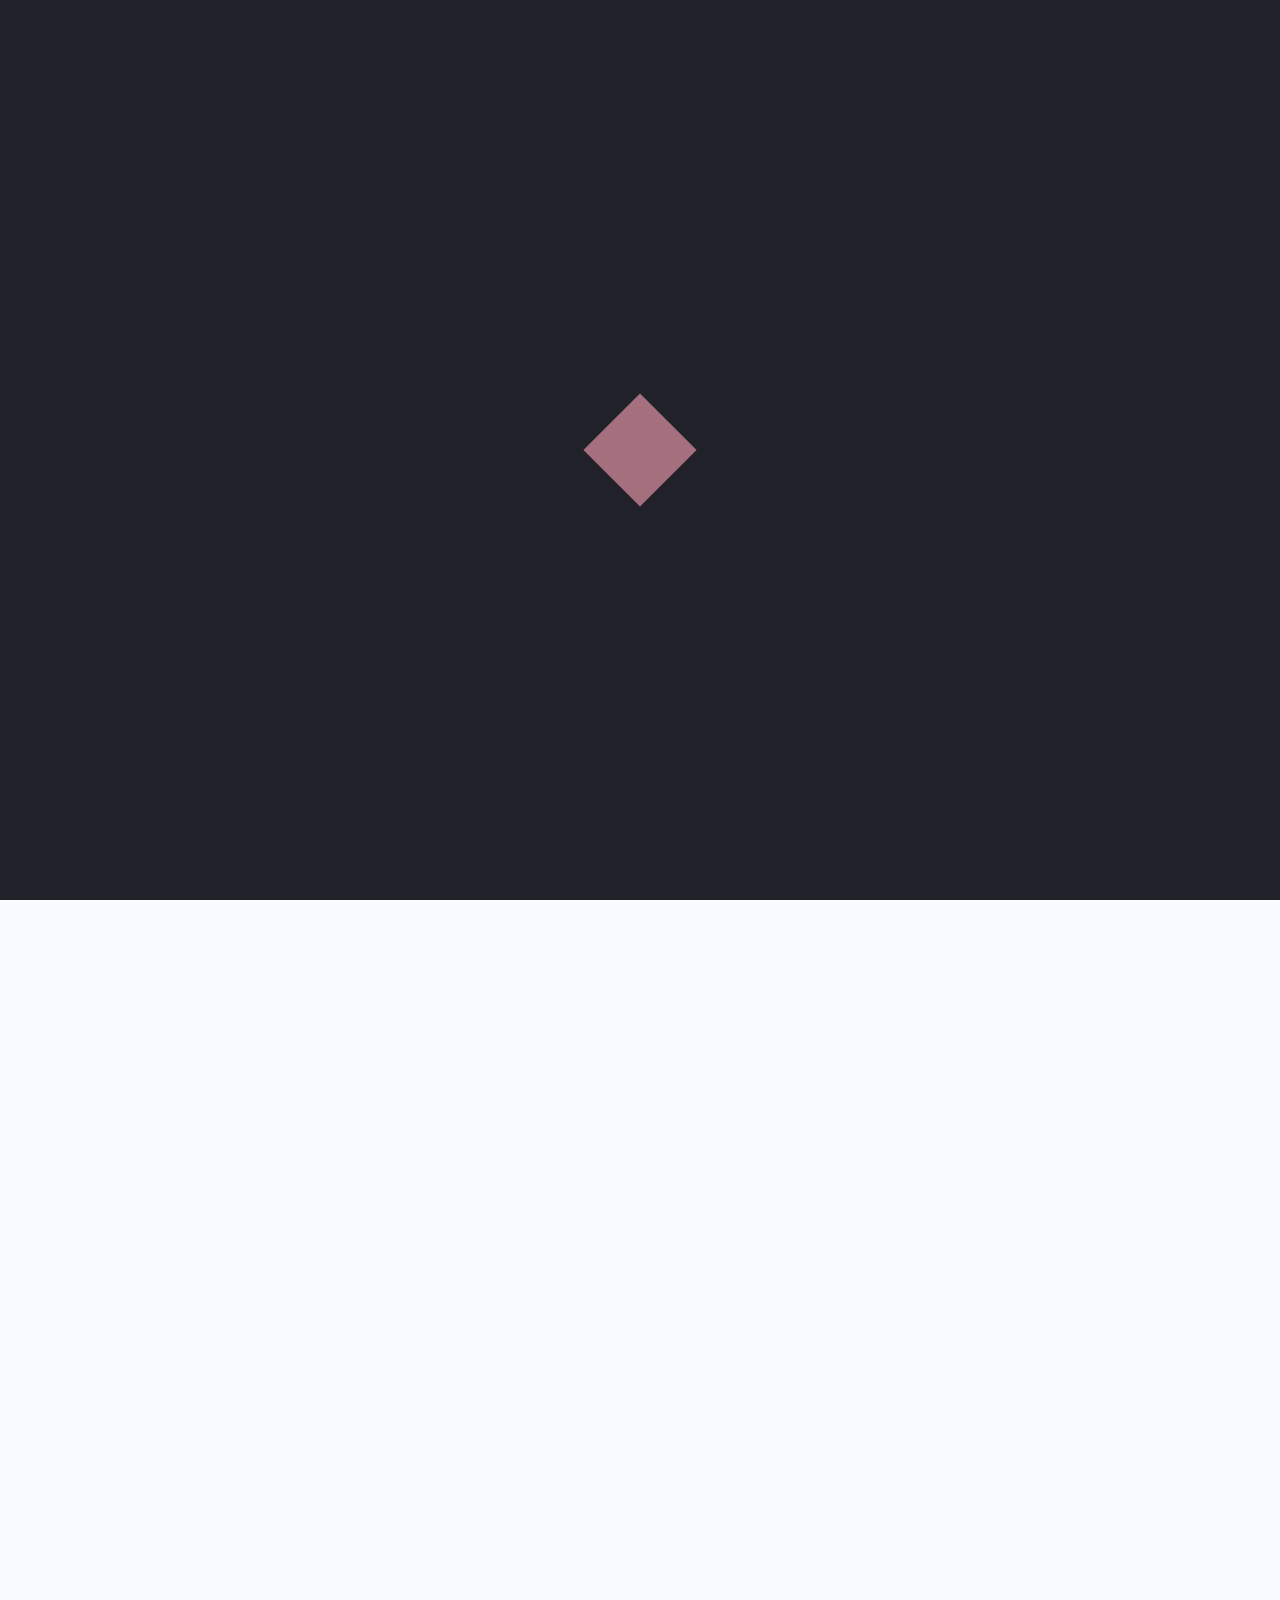
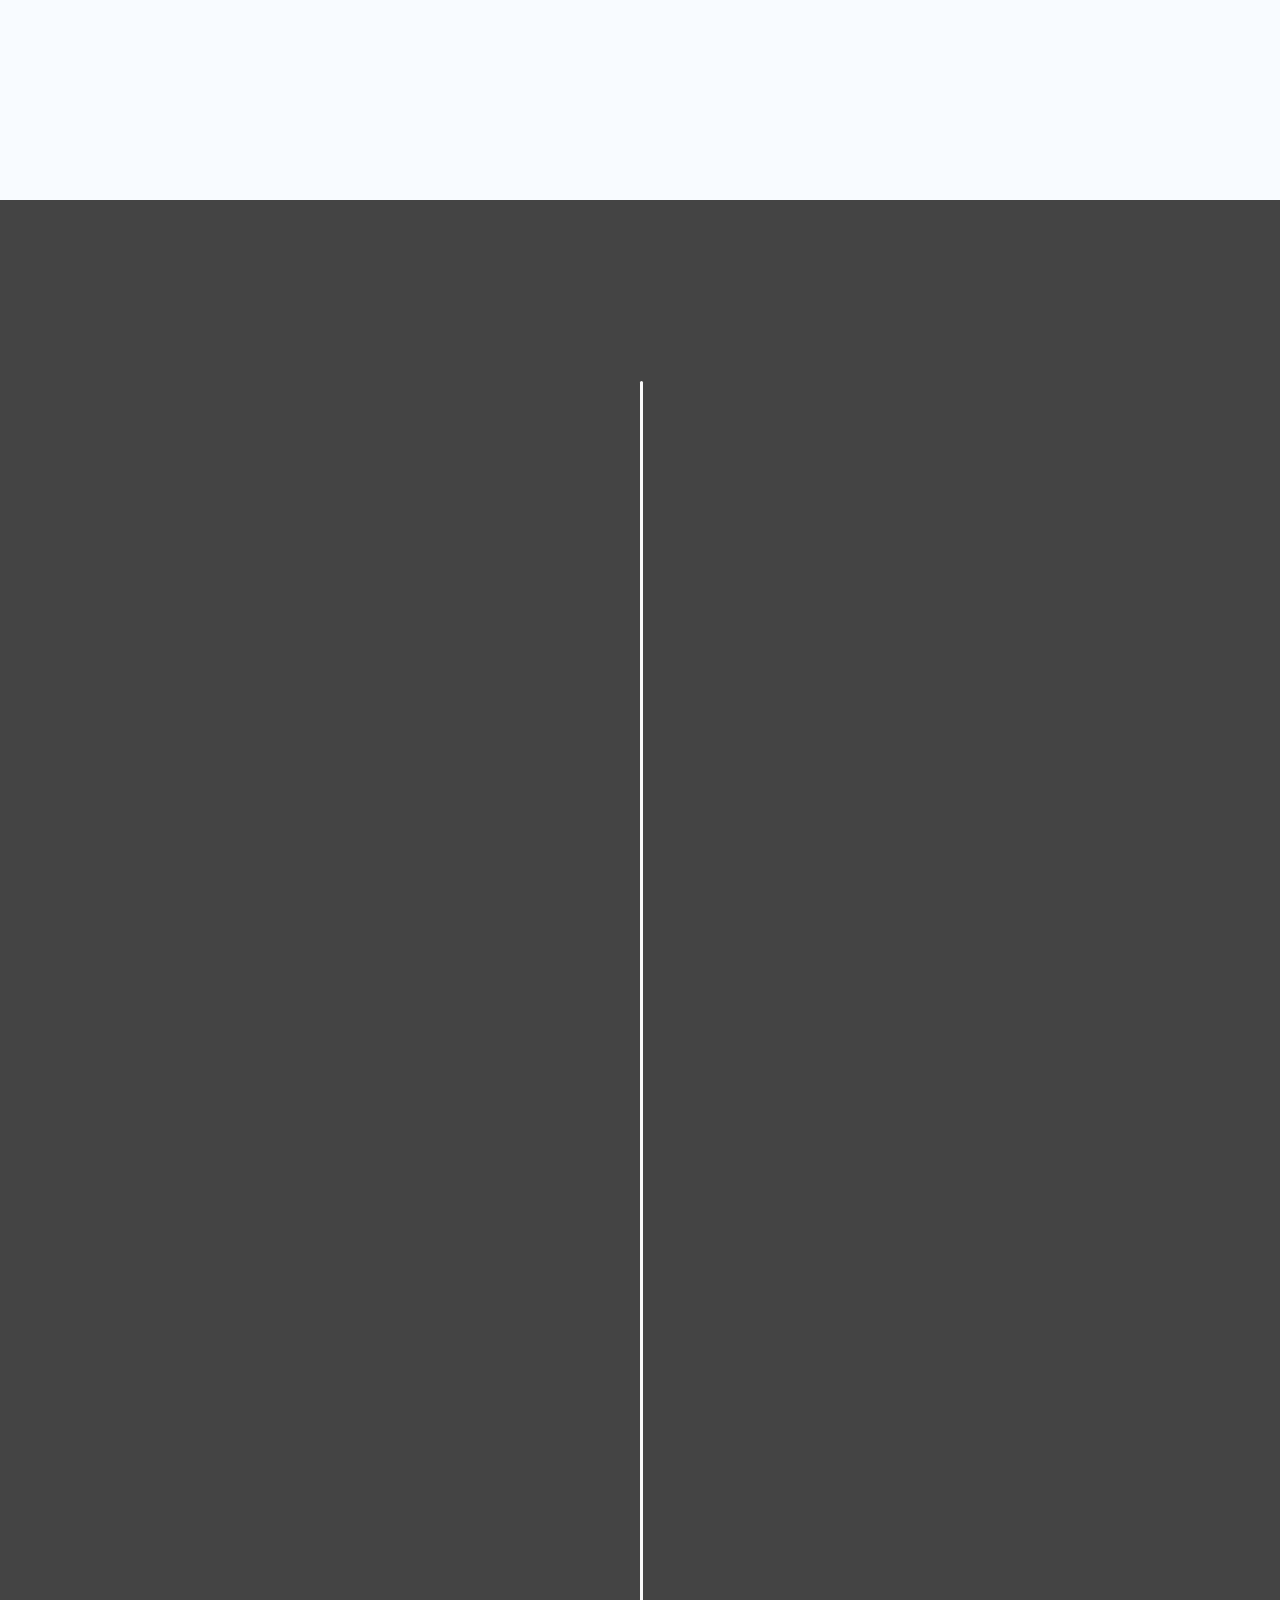
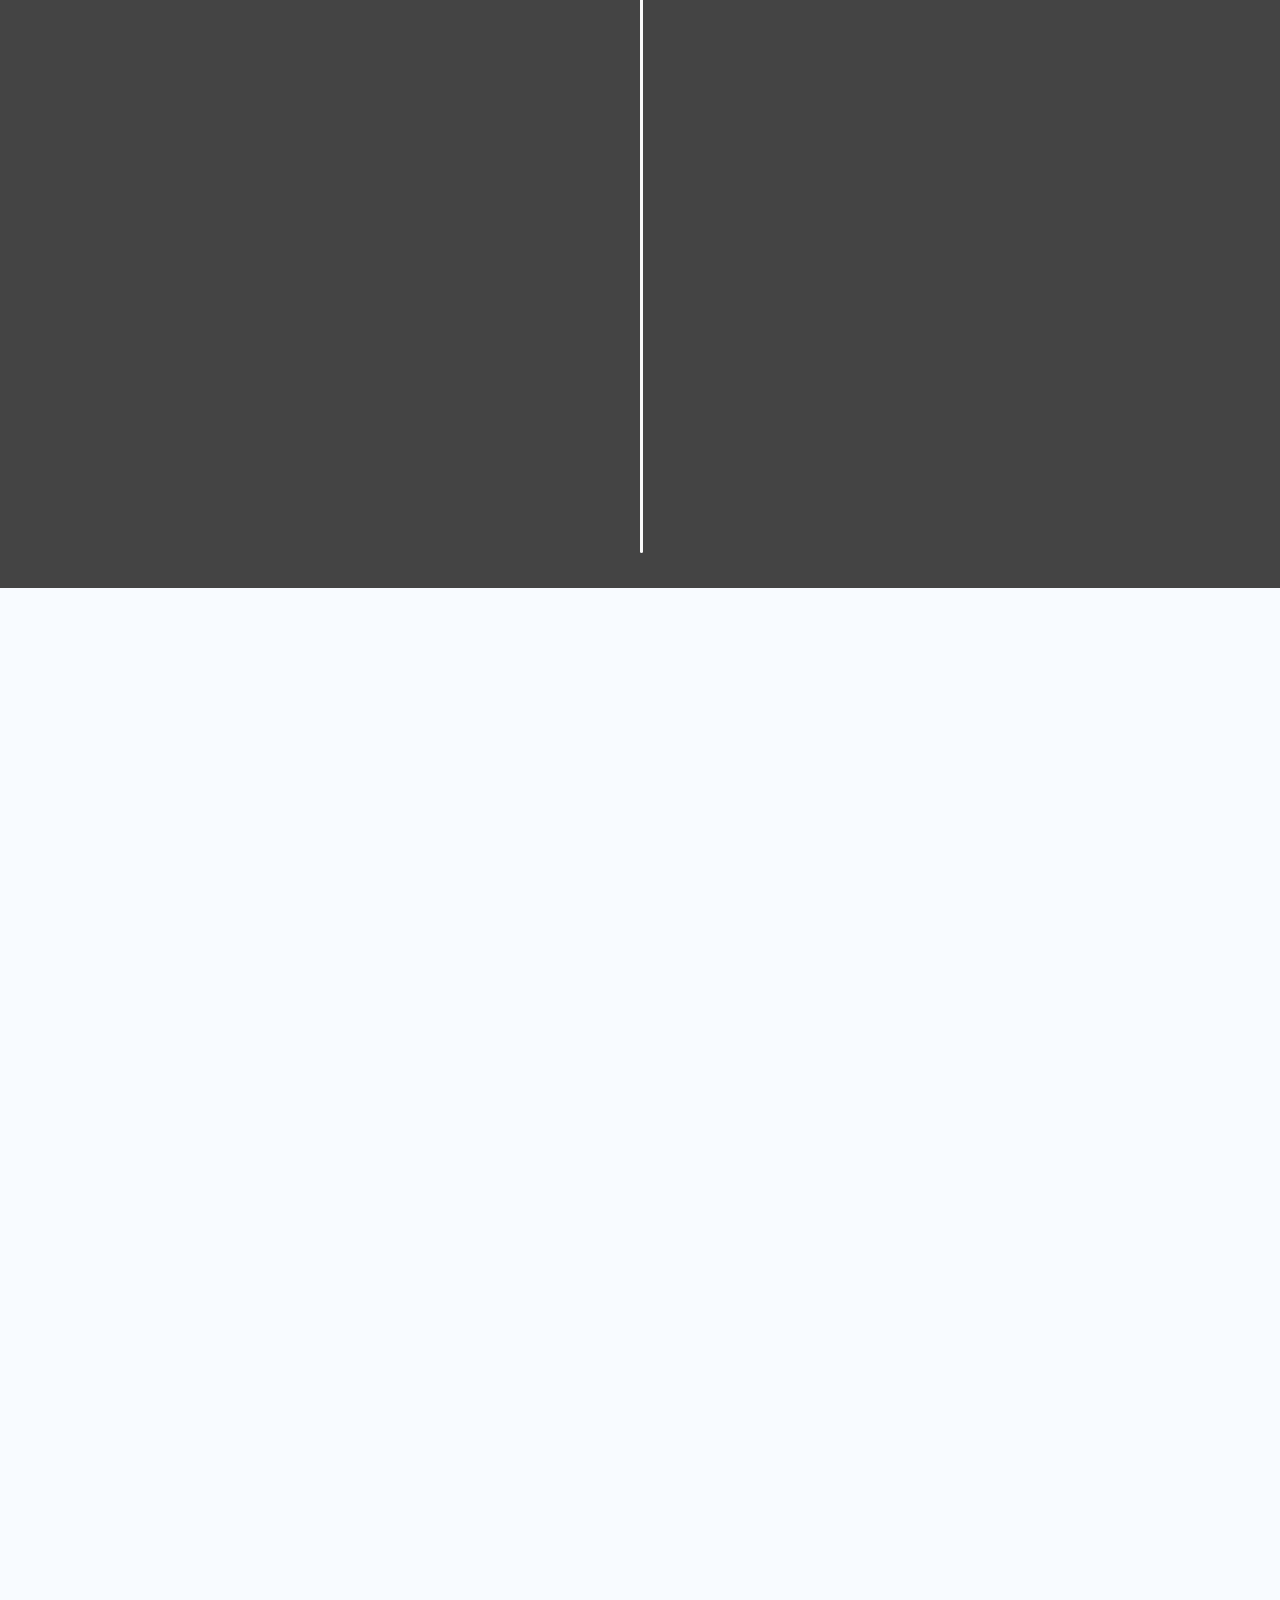
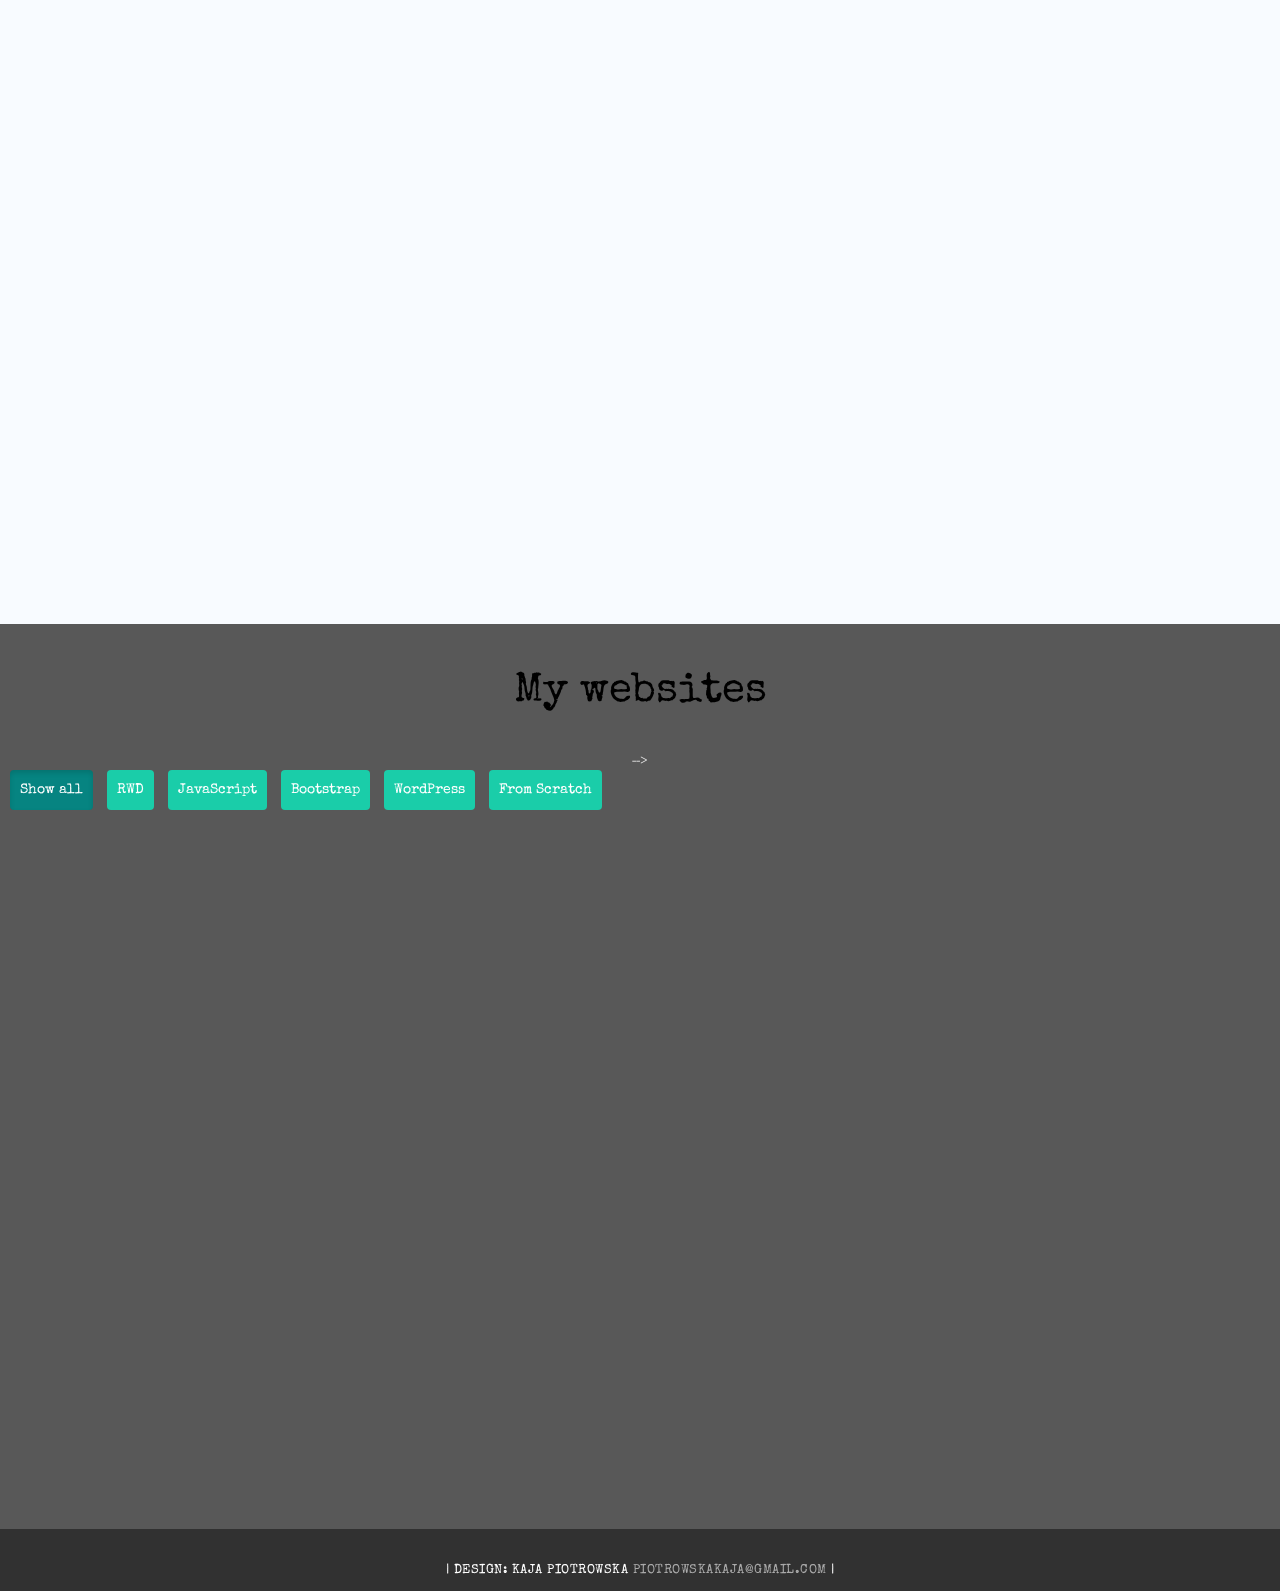
==== commit 1d8935d3: "Update index.html" ====
--- a/index.html
+++ b/index.html
@@ -427,7 +427,7 @@
 <a href="https://kayapiotrowska.github.io/banana/" target="_blank">
 						<div class="column col-lg-4 col-md-6 col-sm-12  RWD Bootstrap FromScratch" >
 						  <div class="content wow rollIn " data-wow-delay="0.5s">
-							<img src="img/translations.png" alt="Website screenshot" style="width:100%">
+							<img src="img/translations.PNG" alt="Website screenshot" style="width:100%">
 							<h4>Translations</h4>
 							<p>Website designed and prepared from scratch. Using Bootstrap, wow.js, JavaScript, jQuery. 
 								About it project - I love the design I came up with and how consistent the webpage is.</p>
@@ -438,7 +438,7 @@
 					<a href="https://kayapiotrowska.github.io/tattoo/" target="_blank">
 								<div class="column col-lg-4 col-md-6 col-sm-12 Bootstrap FromScratch">
 								  <div class="content wow rollIn" data-wow-delay="0.5s">
-								  <img src="img/tattoo.png" alt="Website screenshot" style="width:100%">
+								  <img src="img/tattoo.PNG" alt="Website screenshot" style="width:100%">
 									<h4>Tattoo</h4>
 									<p>This is the website I came up with to learn how to use Chart.js. 
 											I didn`t work too much with the resposibity of the website or about 
@@ -450,7 +450,7 @@
 								<a href="https://kayapiotrowska.github.io/GameWithTheNumber/" target="_blank">
 								<div class="column col-lg-4 col-md-6 col-sm-12 JavaScript">
 								  <div class="content wow rollIn" data-wow-delay="0.5s">
-								  <img src="img/game.png" alt="Website screenshot" style="width:100%">
+								  <img src="img/game.PNG" alt="Website screenshot" style="width:100%">
 									<h4>Guess a number game</h4>
 									<p>It`s my first finished game! I used javaScript to create a game,
 										where you draw a number between 1 and 50, and then have to guess,
@@ -464,7 +464,7 @@
 							<a href="http://pretty-restless.com/ " target="_blank">
 								<div class="column col-lg-4 col-md-6 col-sm-12 WordPress">
 								  <div class="content wow rollIn" data-wow-delay="0.5s">
-									<img src="img/blog.png" alt="Website screenshot" style="width:100%">
+									<img src="img/blog.PNG" alt="Website screenshot" style="width:100%">
 									<h4>Art gallery</h4>
 									<p>Website based on WordPress platform. It allows user to leave a comment and to 
 										have a look on recently added instagram photos.
@@ -476,7 +476,7 @@
 							<a href="https://kayapiotrowska.github.io/ArtGallery/ " target="_blank">
 						<div class="column col-lg-4 col-md-6 col-sm-12 RWD Bootstrap">
 						  <div class="content wow rollIn" data-wow-delay="0.5s">
-							<img src="img/artgallery.png" alt="Website screenshot" style="width:100%">
+							<img src="img/artgallery.PNG" alt="Website screenshot" style="width:100%">
 							<h4>Art gallery</h4>
 							<p>One of the first websites I made. Based on template, 
 								which was modificated, additional
@@ -491,7 +491,7 @@
 						<a href="https://kayapiotrowska.github.io/apartament303/" target="_blank">
 						<div class="column col-lg-4 col-md-6 col-sm-12 RWD Bootstrap">
 						  <div class="content wow rollIn" data-wow-delay="0.5s">
-						  <img src="img/apartment.png" alt="Website screenshot" style="width:100%">
+						  <img src="img/apartment.PNG" alt="Website screenshot" style="width:100%">
 							<h4>Apartment</h4>
 							<p>My first working website ever. The skeleton of the program is
 								based on the tamplate, which was strongly modified and tailored
